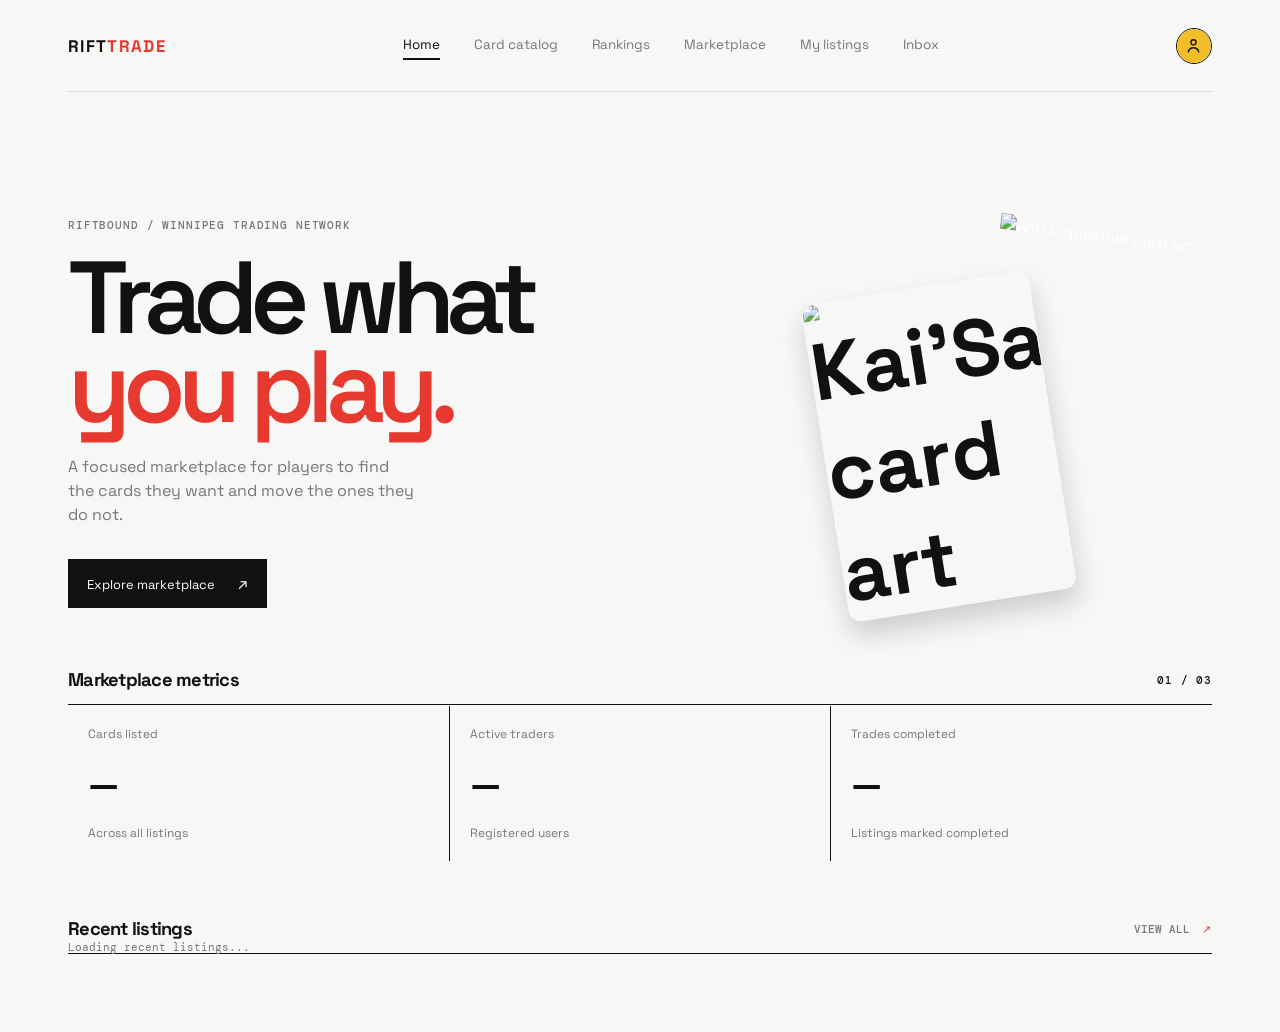
==== index.html @ 4585fa09 "admin changes" ====
<!doctype html>
<html lang="en">
  <head>
    <meta charset="UTF-8" />
    <meta name="viewport" content="width=device-width, initial-scale=1, maximum-scale=1, user-scalable=no" />
    <meta name="theme-color" content="#f7f7f5" />
    <title>RiftTrade | Riftbound cards, traded simply</title>
    <link rel="preconnect" href="https://fonts.googleapis.com" />
    <link rel="preconnect" href="https://fonts.gstatic.com" crossorigin />
    <link rel="preconnect" href="https://cmsassets.rgpub.io" />
    <link rel="preload" as="image" href="https://cmsassets.rgpub.io/sanity/images/dsfx7636/game_data_live/ae8e68af43400f61f7391c0a6ee339fd718a7540-1488x2078.png?accountingTag=RB" fetchpriority="high" />
    <link rel="preload" as="image" href="https://cmsassets.rgpub.io/sanity/images/dsfx7636/game_data_live/608f786c30a7e80db87d3c2d45bc0c26b0840c5e-744x1039.png?accountingTag=RB" fetchpriority="high" />
    <link href="https://fonts.googleapis.com/css2?family=DM+Mono:wght@400;500&family=Space+Grotesk:wght@400;500;600;700&display=swap" rel="stylesheet" />
    <link rel="stylesheet" href="styles.css?v=inbox-typing-1" />
  </head>
  <body>
    <div class="app-shell">
      <header class="site-header">
        <a class="wordmark" href="#home" data-go="home" aria-label="RiftTrade home"><span>R</span>IFT<span class="wordmark-accent">TRADE</span></a>
        <nav class="desktop-nav" aria-label="Primary navigation">
          <button class="nav-link is-active" data-view="home">Home</button>
          <button class="nav-link" data-view="catalog">Card catalog</button>
          <button class="nav-link" data-view="rankings">Rankings</button>
          <button class="nav-link" data-view="marketplace">Marketplace</button>
          <button class="nav-link" data-view="trades">My listings</button>
          <button class="nav-link nav-link-inbox" data-view="inbox">Inbox <b hidden>0</b></button>
        </nav>
        <div class="profile-menu-wrap"><button class="profile-button" id="profile-button" type="button" aria-label="Open account" aria-haspopup="menu" aria-expanded="false"><span class="profile-button-avatar" id="profile-button-avatar"><svg class="profile-glyph" viewBox="0 0 24 24" aria-hidden="true"><circle cx="12" cy="8" r="3.25"></circle><path d="M5.5 20c.7-3.4 3-5.2 6.5-5.2s5.8 1.8 6.5 5.2"></path></svg></span></button><div class="profile-menu" id="profile-menu" role="menu" aria-label="Account menu" hidden><button id="profile-menu-view" type="button" role="menuitem">View profile</button><button class="admin-only" data-view="admin" id="profile-menu-admin" type="button" role="menuitem" hidden>Admin controls</button><button id="profile-menu-sign-out" type="button" role="menuitem">Sign out</button></div></div>
      </header>

      <main>
        <section class="view is-visible" data-page="home">
          <div class="home-intro">
            <div>
              <p class="eyebrow">RIFTBOUND / WINNIPEG TRADING NETWORK</p>
              <h1>Trade what<br /><em>you play.</em></h1>
              <p class="lede">A focused marketplace for players to find the cards they want and move the ones they do not.</p>
              <button class="button button-dark" data-go="marketplace">Explore marketplace <span>↗</span></button>
            </div>
            <div class="hero-card-stack" aria-label="Featured Riftbound cards">
              <div class="hero-card hero-card-back has-image" id="hero-card-back"><img src="https://cmsassets.rgpub.io/sanity/images/dsfx7636/game_data_live/ae8e68af43400f61f7391c0a6ee339fd718a7540-1488x2078.png?accountingTag=RB" alt="Kai'Sa card art" fetchpriority="high" /></div>
              <div class="hero-card hero-card-front has-image" id="hero-card-front"><img src="https://cmsassets.rgpub.io/sanity/images/dsfx7636/game_data_live/608f786c30a7e80db87d3c2d45bc0c26b0840c5e-744x1039.png?accountingTag=RB" alt="Ahri Inquisitive card art" fetchpriority="high" /></div>
            </div>
          </div>

          <div class="section-heading"><h2>Marketplace metrics</h2><span id="metric-section-index">01 / 03</span></div>
          <div class="stat-grid">
            <button class="stat-card" data-go="marketplace" data-metric-index="01" type="button" aria-label="View marketplace listings"><span>Cards listed</span><strong id="metric-cards-listed">—</strong><small>Across all listings</small></button>
            <button class="stat-card" data-go="rankings" data-metric-index="02" type="button" aria-label="View active traders in rankings"><span>Active traders</span><strong id="metric-active-traders">—</strong><small>Registered users</small></button>
            <button class="stat-card" data-go="marketplace" data-metric-index="03" type="button" aria-label="View completed listings in marketplace"><span>Trades completed</span><strong id="metric-trades-completed">—</strong><small>Listings marked completed</small></button>
          </div>
          <div class="section-heading recent-listings-heading"><h2>Recent listings</h2><button class="text-link" data-go="marketplace" type="button">View all <span>↗</span></button></div>
          <p class="market-status" id="recent-listings-status" aria-live="polite">Loading recent listings...</p>
          <div class="market-grid recent-listings-grid" id="recent-listings-grid"></div>
        </section>

        <section class="view" data-page="marketplace" hidden>
          <div class="page-heading"><div><p class="eyebrow">THE MARKET / 03</p><h1>Marketplace</h1></div><button class="button button-outline" id="open-listing" type="button">New listing <span>＋</span></button></div>
          <div class="market-tools"><label class="search-box"><span>⌕</span><input id="card-search" type="search" placeholder="Search cards, sets, or traders" /></label><button class="filter-button" id="market-filter-button" type="button" aria-expanded="false" aria-controls="market-filter-panel">Filter <span>☷</span></button></div>
          <div class="market-filter-panel" id="market-filter-panel" hidden><div class="market-filter-status"><span>Status</span><details class="catalog-domain-filter"><summary>Choose status</summary><div role="group" aria-label="Filter by status"><label><input type="checkbox" data-market-status="active" checked />Active</label><label><input type="checkbox" data-market-status="paused" />Pending</label><label><input type="checkbox" data-market-status="completed" />Completed</label></div></details></div><label class="market-filter-type">Listing type<select id="market-type-filter"><option value="">All listings</option><option value="buy">Buying</option><option value="sale">For sale</option><option value="trade">For trade</option><option value="trade_or_sale">Trade or sale</option></select></label><label class="market-filter-min">Min price<input id="market-min-price" type="number" min="0" step="0.01" inputmode="decimal" placeholder="$0" /></label><label class="market-filter-max">Max price<input id="market-max-price" type="number" min="0" step="0.01" inputmode="decimal" placeholder="No max" /></label><button class="filter-clear" id="market-filter-clear" type="button">Clear filters</button></div>
          <p class="market-status" id="market-status" aria-live="polite">Loading listings...</p>
          <div class="market-grid" id="market-grid"></div>
          <p class="empty-message" id="market-empty" hidden>No listings match that search.</p>
        </section>

        <section class="view" data-page="catalog" hidden>
          <div class="page-heading"><div><p class="eyebrow">THE ARCHIVE / 01</p><h1>Card catalog</h1></div><span class="status-tag" id="catalog-count">Loading...</span></div>
          <div class="market-tools catalog-tools"><label class="search-box"><span>⌕</span><input id="catalog-search" type="search" aria-label="Search card catalog" placeholder="Search cards, sets, codes, or tags" /></label><button class="filter-button" id="catalog-filter-button" type="button" aria-expanded="false" aria-controls="catalog-filter-panel">Filter <span>☷</span></button></div>
          <div class="market-filter-panel catalog-filter-panel" id="catalog-filter-panel" hidden><div class="catalog-filters" aria-label="Filter card catalog">
            <label>Set<select id="catalog-set-filter"><option value="">All sets</option></select></label>
            <div class="catalog-domain-control"><span>Domains</span><details class="catalog-domain-filter"><summary>Choose domains</summary><div id="catalog-domain-options" role="group" aria-label="Filter by domains"></div></details></div>
            <label>Rarity<select id="catalog-rarity-filter"><option value="">All rarities</option></select></label>
            <label>Type<select id="catalog-type-filter"><option value="">All types</option></select></label>
            <button class="filter-clear" id="catalog-filter-clear" type="button">Clear filters</button>
          </div></div>
          <p class="market-status" id="catalog-status" aria-live="polite">Loading catalog...</p>
          <div class="catalog-grid" id="catalog-grid"></div>
          <nav class="catalog-pagination" id="catalog-pagination" aria-label="Card catalog pages" hidden><button id="catalog-previous" type="button">Previous</button><span id="catalog-page-status" aria-live="polite"></span><button id="catalog-next" type="button">Next</button></nav>
          <p class="empty-message" id="catalog-empty" hidden>No cards match that search.</p>
        </section>

        <section class="view" data-page="rankings" hidden>
          <div class="page-heading"><div><p class="eyebrow">THE LADDER / 02</p><h1>Rankings</h1></div><span class="status-tag dark-tag">Top 10</span></div>
          <div class="rankings-tools"><label class="search-box"><span>⌕</span><input id="ranking-search" type="search" placeholder="Search users by name" aria-label="Search users by name" /></label></div>
          <p class="market-status" id="ranking-status" aria-live="polite">Loading rankings...</p>
          <div class="rankings-list" id="rankings-list"></div>
          <p class="empty-message" id="ranking-empty" hidden>No users match that search.</p>
        </section>

        <section class="view" data-page="trades" hidden>
          <div class="page-heading"><div><p class="eyebrow">YOUR LISTINGS / 04</p><h1>My listings</h1></div><div class="my-listings-heading-tools"><label class="my-listings-filter">Status<select id="my-listings-filter" aria-label="Filter my listings by status"><option value="">All statuses</option><option value="active">Available</option><option value="paused">Pending</option><option value="completed">Completed</option></select></label><span class="status-tag" id="my-listings-count">Loading...</span></div></div>
          <p class="market-status" id="my-listings-status" aria-live="polite">Loading your listings...</p>
          <div class="my-listings-grid" id="my-listings-grid"></div>
          <p class="empty-message" id="my-listings-empty" hidden>You have not listed any cards yet.</p>
        </section>

        <section class="view" data-page="admin" hidden>
          <div class="page-heading"><div><p class="eyebrow">CONTROL ROOM / 06</p><h1>Admin</h1></div><span class="status-tag dark-tag">Administrator</span></div>
          <p class="market-status" id="admin-status" aria-live="polite"></p>
          <div class="admin-layout"><section><div class="section-heading"><h2>Users</h2></div><label class="search-box admin-user-search-box"><span>⌕</span><input id="admin-user-search" type="search" placeholder="Search users" aria-label="Search users" /></label><div class="admin-users" id="admin-users"></div></section><section><div class="section-heading"><h2>Listings</h2></div><div class="admin-market-tools"><label class="search-box"><span>⌕</span><input id="admin-listing-search" type="search" placeholder="Search listings, cards, or traders" aria-label="Search admin listings" /></label><button class="filter-button" id="admin-listing-filter-button" type="button" aria-expanded="false" aria-controls="admin-listing-filter-panel">Filter <span>☷</span></button></div><div class="market-filter-panel admin-listing-filter-panel" id="admin-listing-filter-panel" hidden><div class="market-filter-status"><span>Status</span><details class="catalog-domain-filter"><summary>Status</summary><div role="group" aria-label="Filter admin listings by status"><label><input type="checkbox" data-admin-status="active" checked />Active</label><label><input type="checkbox" data-admin-status="paused" />Pending</label><label><input type="checkbox" data-admin-status="completed" />Completed</label><label><input type="checkbox" data-admin-status="cancelled" />Cancelled</label></div></details></div><label class="market-filter-type">Listing type<select id="admin-listing-type-filter"><option value="">All listings</option><option value="buy">Buying</option><option value="sale">For sale</option><option value="trade">For trade</option><option value="trade_or_sale">Trade or sale</option></select></label><label class="market-filter-min">Min price<input id="admin-listing-min-price" type="number" min="0" step="0.01" inputmode="decimal" placeholder="$0" /></label><label class="market-filter-max">Max price<input id="admin-listing-max-price" type="number" min="0" step="0.01" inputmode="decimal" placeholder="No max" /></label><button class="filter-clear" id="admin-listing-filter-clear" type="button">Clear filters</button></div><div class="admin-listings" id="admin-listings"></div><p class="empty-message" id="admin-listings-empty" hidden>No listings match those filters.</p><nav class="catalog-pagination admin-listing-pagination" id="admin-listing-pagination" aria-label="Admin listing pages" hidden><button id="admin-listing-previous" type="button">Previous</button><span id="admin-listing-page-status" aria-live="polite"></span><button id="admin-listing-next" type="button">Next</button></nav></section></div>
        </section>

        <section class="view" data-page="inbox" hidden>
          <div class="page-heading"><div><p class="eyebrow">DIRECT MESSAGES / 05</p><h1>Inbox</h1></div><div class="inbox-heading-actions"><button class="button button-outline" id="inbox-new-message" type="button">New message</button><span class="status-tag dark-tag" id="inbox-unread-count">0 unread</span></div></div>
          <div class="inbox-layout" id="inbox-layout">
            <aside class="inbox-sidebar" aria-label="Conversations">
              <form class="inbox-recipient-form" id="inbox-recipient-form">
                <label for="inbox-recipient-search">New message</label>
                <input id="inbox-recipient-search" type="search" autocomplete="off" placeholder="Find a member" />
                <div class="inbox-recipient-results" id="inbox-recipient-results" role="listbox" aria-label="Members" hidden></div>
              </form>
              <label class="inbox-conversation-filter">Conversations<input id="inbox-conversation-filter" type="search" placeholder="Search conversations" /></label>
              <p class="inbox-status" id="inbox-status" aria-live="polite">Loading conversations...</p>
              <button class="button button-outline inbox-sign-in" id="inbox-sign-in" type="button" hidden>Sign in</button>
              <div class="inbox-conversation-list" id="inbox-conversation-list"></div>
            </aside>
            <section class="inbox-main" aria-label="Message conversation">
              <div class="inbox-empty-state" id="inbox-empty-state">Select a conversation or find a member to message.</div>
              <div class="inbox-active" id="inbox-active" hidden>
                <header class="inbox-thread-header"><button class="inbox-back" id="inbox-back" type="button" aria-label="Back to conversations">←</button><span class="inbox-peer-avatar" id="inbox-peer-avatar"></span><div><button class="profile-link" id="inbox-peer-profile" type="button"></button><small>RiftTrade member</small></div></header>
                <div class="inbox-thread" id="inbox-thread" role="log" aria-live="polite" aria-relevant="additions text"></div>
                <div class="inbox-typing" id="inbox-typing" aria-live="polite" hidden><span class="inbox-typing-dots" aria-hidden="true"><i></i><i></i><i></i></span><span id="inbox-typing-label">Typing...</span></div>
                <p class="inbox-message-status" id="inbox-message-status" role="status" aria-live="polite"></p>
                <form class="inbox-composer" id="inbox-message-form"><textarea id="inbox-message-input" rows="2" maxlength="4000" placeholder="Write a message..." required aria-label="Message"></textarea><button class="button button-dark" id="inbox-send" type="submit">Send <span>→</span></button></form>
              </div>
            </section>
          </div>
        </section>
      </main>

      <dialog class="account-dialog" id="account-dialog" aria-labelledby="account-title">
        <button class="dialog-close" id="account-close" type="button" aria-label="Close account dialog">×</button>
        <p class="eyebrow">RIFTTRADE / ACCOUNT</p>
        <h2 id="account-title">Welcome back</h2>
        <div class="signed-in-panel" id="signed-in-panel" hidden><p class="signed-in-name-line">Display name <button class="profile-link account-profile-link" id="signed-in-name" type="button"></button></p><p class="signed-in-email-line">Signed in as <strong id="signed-in-email"></strong></p><button class="button button-outline" id="sign-out" type="button">Sign out</button></div>
        <form class="discord-name-panel" id="discord-name-form" hidden><p class="account-intro">Choose the name other RiftTrade members will see.</p><label class="auth-field">Display name<input id="discord-name" type="text" autocomplete="nickname" maxlength="40" required /></label><button class="button button-dark auth-submit" id="discord-name-submit" type="submit">Continue <span>→</span></button></form>
        <p class="account-intro" id="account-intro">Sign in to manage your trades and listings.</p>
        <form id="auth-form">
          <button class="button button-outline discord-auth-button" id="discord-auth" type="button"><svg class="discord-auth-logo" viewBox="0 0 24 24" aria-hidden="true"><path d="M19.5 5.4a17.4 17.4 0 0 0-4.3-1.3l-.6 1.2a15.8 15.8 0 0 0-5.2 0l-.6-1.2a17.2 17.2 0 0 0-4.3 1.3C1.8 9.4 1.1 13.3 1.5 17.1a17.6 17.6 0 0 0 5.3 2.6l1.2-2a11 11 0 0 1-1.9-.9l.5-.4a12.3 12.3 0 0 0 10.8 0l.5.4a12.3 12.3 0 0 1-1.9.9l1.2 2a17.5 17.5 0 0 0 5.3-2.6c.5-4.4-.8-8.3-3-11.7ZM8.5 14.8c-1 0-1.8-.9-1.8-2s.8-2 1.8-2 1.8.9 1.8 2-.8 2-1.8 2Zm7 0c-1 0-1.8-.9-1.8-2s.8-2 1.8-2 1.8.9 1.8 2-.8 2-1.8 2Z" /></svg>Continue with Discord</button>
          <div class="auth-divider" aria-hidden="true"><span>or continue with email</span></div>
          <label class="auth-field" id="name-field" hidden>Display name<input id="auth-name" type="text" autocomplete="name" /></label>
          <label class="auth-field">Email<input id="auth-email" type="email" autocomplete="email" required /></label>
          <label class="auth-field" id="password-field">Password<input id="auth-password" type="password" autocomplete="current-password" minlength="6" required /></label>
          <label class="auth-field" id="new-password-field" hidden>New password<input id="auth-new-password" type="password" autocomplete="new-password" minlength="6" /></label>
          <button class="button button-dark auth-submit" id="auth-submit" type="submit">Sign in <span>→</span></button>
        </form>
        <p class="auth-message" id="auth-message" role="status" aria-live="polite"></p>
        <div class="auth-links" id="auth-links"><button type="button" data-auth-mode="signup">Create an account</button><button type="button" data-auth-mode="forgot">Forgot password?</button></div>
      </dialog>

      <dialog class="listing-dialog" id="listing-dialog" aria-labelledby="listing-title">
        <button class="dialog-close" id="listing-close" type="button" aria-label="Close listing form">×</button>
        <p class="eyebrow">THE MARKET / NEW LISTING</p>
        <h2 id="listing-title">Create a listing</h2>
        <p class="account-intro">Share what you have or what you are looking for with the RiftTrade community.</p>
        <form id="listing-form">
          <label class="auth-field">Listing title<input id="listing-name" type="text" placeholder="Give your listing a clear title" required /></label>
          <div class="auth-field"><span>Type</span><div class="listing-type-pills" role="group" aria-label="Listing type"><button type="button" class="listing-type-pill is-active" data-listing-type="trade">Trade</button><button type="button" class="listing-type-pill" data-listing-type="sale">For sale</button><button type="button" class="listing-type-pill" data-listing-type="trade_or_sale">Trade or sale</button><button type="button" class="listing-type-pill" data-listing-type="buy">Buying</button></div><input id="listing-type" type="hidden" value="trade" /></div>
          <label class="auth-field" id="listing-status-field">Status<select id="listing-status"><option value="active">Available</option><option value="paused">Pending</option><option value="completed">Completed</option><option value="cancelled">Cancelled</option></select></label>
          <div class="auth-field listing-card-picker"><label for="listing-card-search">Cards</label><input id="listing-card-search" type="search" placeholder="Search by card name or code" autocomplete="off" /><div class="listing-card-results" id="listing-card-results" role="listbox" hidden></div><div class="listing-card-selected" id="listing-card-selected" aria-live="polite"></div></div>
          <label class="auth-field">Description<textarea id="listing-description" rows="3" placeholder="Add details about the cards, price, or trade"></textarea></label>
          <button class="button button-dark auth-submit" id="listing-submit" type="submit">Publish listing <span>→</span></button>
        </form>
        <p class="auth-message" id="listing-message" role="status" aria-live="polite"></p>
      </dialog>

      <dialog class="card-dialog" id="card-dialog" aria-labelledby="card-dialog-title">
        <button class="dialog-close" id="card-close" type="button" aria-label="Close card details">×</button>
        <div class="card-dialog-layout">
          <div class="card-dialog-art" id="card-dialog-art"></div>
          <div class="card-dialog-copy">
            <p class="eyebrow">CARD DETAILS</p>
            <div class="card-dialog-title-row"><h2 id="card-dialog-title"></h2><span id="card-dialog-badges"></span></div>
            <p class="card-dialog-set" id="card-dialog-set"></p>
            <dl class="card-dialog-stats" id="card-dialog-stats"></dl>
            <p class="card-dialog-ability" id="card-dialog-ability"></p>
            <p class="card-dialog-tags" id="card-dialog-tags"></p>
            <div class="admin-dialog-actions" id="card-admin-actions" hidden><button class="button button-outline" id="card-admin-toggle" type="button" aria-expanded="false">Admin</button><div class="admin-dialog-menu" id="card-admin-menu" hidden><button class="button button-outline" id="card-admin-edit" type="button">Edit</button><button class="button button-danger" id="card-admin-delete" type="button">Delete</button></div></div>
            <div class="card-dialog-actions"><button class="button button-dark card-dialog-marketplace" id="card-dialog-marketplace" type="button">Search marketplace <span>→</span></button><a class="button button-outline card-dialog-tcgplayer" id="card-dialog-tcgplayer" href="https://www.tcgplayer.com/search/riftbound/product?productLineName=riftbound&amp;view=grid" target="_blank" rel="noopener noreferrer">Find on TCGplayer <span>↗</span></a></div>
          </div>
        </div>
      </dialog>

      <dialog class="auth-dialog" id="card-edit-dialog" aria-labelledby="card-edit-title">
        <button class="dialog-close" id="card-edit-close" type="button" aria-label="Close card editor">×</button>
        <p class="eyebrow">ADMIN / CARD EDITOR</p>
        <h2 id="card-edit-title">Edit card details</h2>
        <form id="card-edit-form">
          <label class="auth-field">Name<input id="card-edit-name" required /></label>
          <label class="auth-field">Public code<input id="card-edit-public-code" /></label>
          <label class="auth-field">Image URL<input id="card-edit-image-url" type="url" placeholder="https://..." /></label>
          <label class="auth-field">Set<input id="card-edit-set-name" /></label>
          <label class="auth-field">Rarity<input id="card-edit-rarity" /></label>
          <label class="auth-field">Type<input id="card-edit-type" /></label>
          <div class="card-edit-number-fields"><label class="auth-field">Cost<input id="card-edit-cost" type="number" /></label><label class="auth-field">Might<input id="card-edit-might" type="number" /></label><label class="auth-field">Power<input id="card-edit-power" type="number" /></label></div>
          <label class="auth-field">Tags<input id="card-edit-tags" placeholder="Comma-separated tags" /></label>
          <label class="auth-field">Domains<input id="card-edit-domains" placeholder="Comma-separated domains" /></label>
          <label class="auth-field">Ability text<textarea id="card-edit-ability" rows="4"></textarea></label>
          <button class="button button-dark auth-submit" type="submit">Save card <span>→</span></button>
        </form>
        <p class="auth-message" id="card-edit-message" role="status" aria-live="polite"></p>
      </dialog>

      <dialog class="listing-details-dialog" id="listing-details-dialog" aria-labelledby="listing-details-title">
        <button class="dialog-close" id="listing-details-close" type="button" aria-label="Close listing details">×</button>
        <p class="eyebrow">MARKETPLACE / LISTING DETAILS</p>
        <div class="listing-details-title-row"><h2 id="listing-details-title"></h2><span class="my-listing-status" id="listing-details-status"></span></div>
        <p class="listing-details-seller" id="listing-details-seller"></p>
        <div class="listing-details-meta" id="listing-details-meta"></div>
        <p class="listing-details-description" id="listing-details-description"></p>
        <div class="listing-details-cards" id="listing-details-cards"></div>
        <div class="listing-details-actions" id="listing-details-actions" hidden><button class="button button-outline" id="listing-edit" type="button">Edit listing</button><button class="button button-outline" id="listing-pending" type="button">Mark pending</button><button class="button button-outline" id="listing-sold" type="button">Mark completed</button><button class="button button-danger" id="listing-delete" type="button">Delete listing</button></div>
        <div class="admin-dialog-actions" id="listing-admin-actions" hidden><button class="button button-outline" id="listing-admin-toggle" type="button" aria-expanded="false">Admin</button><div class="admin-dialog-menu" id="listing-admin-menu" hidden><button class="button button-outline" id="listing-admin-edit" type="button">Edit</button><button class="button button-danger" id="listing-admin-delete" type="button">Delete</button></div></div>
        <div class="listing-details-contact" id="listing-details-contact" hidden><button class="button button-dark" id="listing-contact-message" type="button">Send a message <span>→</span></button></div>
      </dialog>

      <dialog class="sale-confirmation-dialog" id="sale-confirmation-dialog" aria-labelledby="sale-confirmation-title">
        <button class="dialog-close" id="sale-confirmation-close" type="button" aria-label="Close sale confirmation">×</button>
        <p class="eyebrow">MARKETPLACE / SALE VERIFICATION</p>
        <h2 id="sale-confirmation-title">Confirm the Sale</h2>
        <p class="account-intro">Choose the user from a conversation with messages. They will receive a confirmation request in their Inbox.</p>
        <form id="sale-confirmation-form">
          <label class="auth-field">User<select id="sale-confirmation-buyer" required><option value="">Loading message contacts...</option></select></label>
          <button class="button button-dark auth-submit" id="sale-confirmation-submit" type="submit">Request confirmation <span>→</span></button>
        </form>
        <button class="button button-outline" id="sale-confirmation-external" type="button">Completed outside of RiftTrade</button>
        <p class="auth-message" id="sale-confirmation-message" role="status" aria-live="polite"></p>
      </dialog>

      <dialog class="profile-dialog" id="profile-dialog" aria-labelledby="profile-title">
        <button class="dialog-close" id="profile-close" type="button" aria-label="Close profile">×</button>
        <p class="eyebrow">RIFTTRADE / MEMBER PROFILE</p>
        <div class="profile-title-row"><div class="profile-title"><button class="profile-avatar-button" id="profile-avatar-button" type="button" aria-label="Change profile photo" hidden><span class="profile-avatar" id="profile-avatar"></span><span class="profile-avatar-edit" aria-hidden="true">✎</span></button><span class="profile-avatar profile-avatar-static" id="profile-avatar-static" aria-hidden="true" hidden></span><input id="profile-avatar-input" type="file" accept="image/*" capture="user" hidden /><h2 id="profile-title">Member profile</h2></div><button class="button button-dark profile-message-button" id="profile-message" type="button" hidden>Message <span>→</span></button></div>
        <dl class="profile-info"><div class="profile-display-field"><dt>Display name</dt><div class="profile-display-row"><dd id="profile-display-name"></dd><button class="button button-outline profile-edit-button" id="profile-edit" type="button" hidden>Edit</button></div></div><div><dt>Member since</dt><dd id="profile-member-since"></dd></div></dl>
        <section class="profile-rank" aria-labelledby="profile-rank-name"><div class="profile-rank-heading"><div><p class="eyebrow">RANK</p><h3 id="profile-rank-name">Loading rank</h3></div><span class="profile-rank-badge" id="profile-rank-badge">...</span></div><p class="profile-rank-summary" id="profile-rank-summary"></p><div class="profile-rank-progress-row"><span>Progression</span><span id="profile-rank-progress-label"></span></div><div class="profile-rank-progress" id="profile-rank-progress" role="progressbar" aria-label="Rank progression" aria-valuemin="0" aria-valuemax="100" aria-valuenow="0"><span id="profile-rank-progress-bar"></span></div></section>
        <div class="profile-listings-heading"><h3>Listings</h3><span id="profile-listing-count"></span></div>
        <p class="profile-listings-status" id="profile-listings-status" aria-live="polite">Loading listings...</p>
        <div class="market-grid profile-listings" id="profile-listings"></div>
      </dialog>

      <dialog class="profile-edit-dialog" id="profile-edit-dialog" aria-labelledby="profile-edit-title">
        <button class="dialog-close" id="profile-edit-close" type="button" aria-label="Close display name editor">×</button>
        <p class="eyebrow">RIFTTRADE / PROFILE SETTINGS</p>
        <h2 id="profile-edit-title">Edit display name</h2>
        <p class="account-intro">Choose the name other RiftTrade members will see.</p>
        <form id="profile-edit-form">
          <label class="auth-field">Display name<input id="profile-edit-name" type="text" autocomplete="nickname" minlength="2" maxlength="40" required /></label>
          <button class="button button-dark auth-submit" id="profile-edit-submit" type="submit">Save name <span>→</span></button>
        </form>
        <p class="auth-message" id="profile-edit-message" role="status" aria-live="polite"></p>
      </dialog>

      <nav class="mobile-nav" aria-label="Mobile navigation">
        <button class="nav-link is-active" data-view="home"><span><svg class="nav-glyph" viewBox="0 0 24 24" aria-hidden="true"><path d="m3 10 9-7 9 7"></path><path d="M5 9v11h14V9"></path><path d="M9 20v-6h6v6"></path></svg></span>Home</button><button class="nav-link" data-view="catalog"><span><svg class="nav-glyph" viewBox="0 0 24 24" aria-hidden="true"><rect x="5" y="4" width="12" height="16" rx="1"></rect><path d="M8 7h6M8 10h6M8 13h4"></path><path d="M17 7h2v13H7"></path></svg></span>Catalog</button><button class="nav-link" data-view="rankings"><span><svg class="nav-glyph" viewBox="0 0 24 24" aria-hidden="true"><path d="M4 19h16"></path><path d="M5 19v-6h4v6M10 19V8h4v11M15 19v-4h4v4"></path></svg></span>Ranks</button><button class="nav-link" data-view="marketplace"><span><svg class="nav-glyph" viewBox="0 0 24 24" aria-hidden="true"><path d="M4 10h16l-1-5H5l-1 5Z"></path><path d="M5 10v9h14v-9"></path><path d="M3 10h18"></path><path d="M9 19v-5h6v5"></path></svg></span>Market</button><button class="nav-link" data-view="trades"><span><svg class="nav-glyph" viewBox="0 0 24 24" aria-hidden="true"><rect x="5" y="4" width="14" height="16" rx="1"></rect><path d="m8 9 1.5 1.5L12 8"></path><path d="M14 9h3M8 14l1.5 1.5L12 13"></path><path d="M14 14h3"></path></svg></span>Listings</button><button class="nav-link nav-link-inbox" data-view="inbox"><span><svg class="nav-glyph" viewBox="0 0 24 24" aria-hidden="true"><path d="M4 5h16v14H4z"></path><path d="m4 7 8 6 8-6"></path></svg></span>Inbox <b hidden>0</b></button>
      </nav>
    </div>
    <script src="https://cdn.jsdelivr.net/npm/@supabase/supabase-js@2"></script>
    <script src="supabase-config.js"></script>
    <script src="app.js?v=status-filter-1"></script>
  </body>
</html>
---- styles.css ----
@media (max-width: 700px) { .app-shell { padding: 0 20px 86px; }.site-header { height: 72px; }.desktop-nav { display: none; }.view { padding-top: 42px; }.home-intro { min-height: auto; display: flex; flex-direction: column; align-items: stretch; gap: 45px; }.home-intro h1 { font-size: 4.5rem; }.hero-card-stack { width: 310px; height: 420px; margin: 0 auto; transform: scale(.82); transform-origin: top center; }.stat-grid { grid-template-columns: 1fr; }.stat-card { min-height: 110px; }.page-heading { align-items: start; gap: 15px; flex-direction: column; }.page-heading h1 { font-size: 3.8rem; }.market-grid { grid-template-columns: repeat(2, minmax(0, 1fr)); gap: 12px; }.catalog-grid { grid-template-columns: repeat(2, minmax(0, 1fr)); gap: 18px 12px; }.catalog-filters { grid-template-columns: 1fr 1fr; }.catalog-domain-control { grid-column: span 2; }.filter-clear { justify-self: start; }.card-art { padding: 10px; }.card-art strong { font-size: 1.35rem; }.card-art small { font-size: .48rem; }.listing-copy { gap: 10px; padding: 11px; }.listing-summary strong { font-size: .76rem; }.listing-summary b { font-size: .65rem; }.listing-poster span { font-size: .55rem; }.market-tools { margin: 22px 0; }.filter-button { padding: 0 10px; }.listing-form-row { grid-template-columns: 1fr; gap: 0; }.trade-row { grid-template-columns: 1fr 60px 20px; gap: 10px; }.my-listing-row { grid-template-columns: 66px minmax(0, 1fr) 54px 18px; gap: 7px; min-height: 94px; }.my-listing-preview { padding-left: 2px; }.my-listing-preview-card { flex-basis: 32px; width: 32px; height: 45px; margin-left: -8px; }.my-listing-preview-card:first-child { margin-left: 0; }.my-listing-preview-more { width: 23px; height: 23px; flex-basis: 23px; margin-left: -8px; font-size: .5rem; }.trade-cards { display: none; }.trade-status { justify-self: end; text-align: right; }.my-listing-main span { white-space: normal; }.mobile-nav { position: fixed; z-index: 5; right: 0; bottom: 0; left: 0; display: flex; justify-content: space-around; border-top: 1px solid var(--line); background: rgba(247,247,245,.96); backdrop-filter: blur(12px); }.mobile-nav .nav-link { display: grid; min-width: 0; flex: 1; gap: 4px; place-items: center; border-bottom: 0; padding: 9px 2px 8px; color: var(--muted); font: .57rem "DM Mono", monospace; }.mobile-nav .nav-link.is-active { color: var(--ink); }.mobile-nav .nav-link span { line-height: 0; }.mobile-nav .nav-link-inbox { flex-direction: column; gap: 4px; }.mobile-nav .nav-link b { position: absolute; margin: -20px 0 0 20px; }.profile-button { width: 34px; height: 34px; } }
.listing-card-selected-item { display: grid; grid-template-columns: 24px minmax(0, 1fr); align-items: center; gap: 7px 9px; width: 100%; border: 1px solid var(--line); padding: 7px; background: white; }.listing-card-selected-item img { width: 24px; height: 34px; border: 1px solid var(--line); object-fit: cover; }.listing-card-selected-name { display: grid; min-width: 0; gap: 3px; }.listing-card-selected-fields { grid-column: 1 / -1; display: grid; grid-template-columns: 48px minmax(110px, 1.2fr) minmax(92px, 1fr) 70px auto; align-items: end; gap: 8px; }.listing-card-selected-item button { border: 0; padding: 0 2px 5px; background: transparent; font-size: 1rem; }
@media (max-width: 700px) { .listing-card-selected-fields { grid-template-columns: repeat(2, minmax(0, 1fr)); }.listing-card-selected-item button { justify-self: start; } }
.listing-card-option-badge { width: fit-content; padding: 3px 5px; color: var(--ink) !important; border: 1px solid var(--ink); background: var(--yellow); font: 500 .52rem "DM Mono", monospace !important; font-style: normal; text-transform: uppercase; }
.listing-card-option-badge.is-signature { color: white !important; border-color: var(--ink); background: var(--red); }
.listing-card-selected-item > span { display: grid; gap: 3px; }
.listing-card-selected-item .listing-card-option-badge { font-size: .48rem !important; }
:root { --paper: #f7f7f5; --ink: #111; --muted: #777; --line: #deded9; --red: #e6392f; --yellow: #f2bd29; --blue: #6086b5; }
.listing-card-quantity { display: grid; gap: 3px; color: var(--muted); font: .52rem "DM Mono", monospace; text-transform: uppercase; }.listing-card-quantity input { width: 48px; border: 1px solid var(--line); padding: 5px 4px; background: white; font: .7rem "DM Mono", monospace; }
.listing-card-condition, .listing-card-price { display: grid; gap: 3px; color: var(--muted); font: .52rem "DM Mono", monospace; text-transform: uppercase; }.listing-card-condition select, .listing-card-price input { width: 92px; border: 1px solid var(--line); padding: 5px 4px; background: white; font: .64rem "DM Mono", monospace; }.listing-card-price input { width: 70px; }
.listing-card-condition select { appearance: none; -webkit-appearance: none; padding-right: 24px; color: var(--ink); background-image: linear-gradient(45deg, transparent 50%, var(--muted) 50%), linear-gradient(135deg, var(--muted) 50%, transparent 50%); background-position: calc(100% - 15px) 50%, calc(100% - 10px) 50%; background-repeat: no-repeat; background-size: 5px 5px, 5px 5px; }
.listing-card-selected .listing-card-selected-item { display: grid; grid-template-columns: 24px minmax(0, 1fr); align-items: center; gap: 7px 9px; width: 100%; padding: 7px; }.listing-card-selected .listing-card-selected-fields { grid-column: 1 / -1; display: grid; grid-template-columns: 48px minmax(80px, 1fr) minmax(80px, 1fr) 70px minmax(80px, 1fr) auto; align-items: end; gap: 8px; }.listing-card-selected .listing-card-condition select { appearance: none; -webkit-appearance: none; padding-right: 24px; color: var(--ink); background-color: white; background-image: linear-gradient(45deg, transparent 50%, var(--muted) 50%), linear-gradient(135deg, var(--muted) 50%, transparent 50%); background-position: calc(100% - 15px) 50%, calc(100% - 10px) 50%; background-repeat: no-repeat; background-size: 5px 5px, 5px 5px; }
.listing-card-foil { display: grid; gap: 3px; color: var(--muted); font: .52rem "DM Mono", monospace; text-transform: uppercase; }.listing-card-foil select { width: 100%; border: 1px solid var(--line); padding: 5px 4px; color: var(--ink); background: white; font: .64rem "DM Mono", monospace; }
@media (max-width: 700px) { .listing-card-selected .listing-card-selected-fields { grid-template-columns: repeat(2, minmax(0, 1fr)); } }.card-dialog { --mobile-card-dialog-art-size: 68px; }
@media (max-width: 700px) { .card-dialog.card-dialog { width: min(700px, calc(100% - 24px)); padding: 18px; }.card-dialog.card-dialog .card-dialog-layout { grid-template-columns: 48px minmax(0, 1fr); gap: 12px; align-items: start; }.card-dialog.card-dialog .card-dialog-art { grid-column: 1; grid-row: 1 / span 3; width: 48px; height: 68px; min-height: 0; }.card-dialog.card-dialog .card-dialog-art img { width: 100%; height: 100%; min-height: 0; }.card-dialog.card-dialog .card-dialog-art span { padding: 5px; font-size: .6rem; }.card-dialog.card-dialog .card-dialog-copy { display: contents; min-width: 0; }.card-dialog.card-dialog .card-dialog-copy .eyebrow { grid-column: 2; grid-row: 1; margin-bottom: 10px; }.card-dialog.card-dialog .card-dialog-title-row { grid-column: 2; grid-row: 2; }.card-dialog.card-dialog .card-dialog-set { grid-column: 2; grid-row: 3; margin-bottom: 16px; }.card-dialog.card-dialog .card-dialog-copy h2 { font-size: 1.7rem; }.card-dialog.card-dialog .card-dialog-stats, .card-dialog.card-dialog .card-dialog-ability, .card-dialog.card-dialog .card-dialog-tags, .card-dialog.card-dialog .card-dialog-marketplace { grid-column: 1 / -1; }.card-dialog.card-dialog .card-dialog-stats { gap: 0 12px; margin-bottom: 16px; }.card-dialog.card-dialog .card-dialog-stats div { padding: 8px 0; }.card-dialog.card-dialog .card-dialog-ability { padding-top: 12px; font-size: .8rem; }.card-dialog.card-dialog .card-dialog-tags { font-size: .62rem; } }
@media (max-width: 700px) { .card-dialog-actions { flex-direction: column; }.card-dialog-actions > .button { width: 100%; flex: 0 0 auto; padding: 9px 12px; } }
.listing-type-pills { display: flex; flex-wrap: wrap; gap: 7px; }.listing-type-pill { border: 1px solid var(--line); padding: 9px 12px; color: var(--muted); background: white; font: .68rem "DM Mono", monospace; }.listing-type-pill:hover, .listing-type-pill.is-active { border-color: var(--ink); color: var(--ink); background: var(--yellow); }.listing-card-language { display: grid; gap: 3px; color: var(--muted); font: .52rem "DM Mono", monospace; text-transform: uppercase; }.listing-card-language input { width: 92px; border: 1px solid var(--line); padding: 5px 4px; background: white; font: .64rem "DM Mono", monospace; }
* { box-sizing: border-box; }
html { background: var(--paper); scroll-behavior: smooth; }
body { margin: 0; color: var(--ink); background: var(--paper); font-family: "Space Grotesk", sans-serif; }
button, input { font: inherit; }
button { color: inherit; cursor: pointer; }
.app-shell { max-width: 1240px; min-height: 100vh; margin: auto; padding: 0 48px 60px; }
.site-header { position: sticky; z-index: 10; top: 0; height: 92px; display: flex; align-items: center; justify-content: space-between; border-bottom: 1px solid var(--line); background: rgba(247,247,245,.96); backdrop-filter: blur(12px); }
.wordmark { color: var(--ink); text-decoration: none; font-size: 1.05rem; font-weight: 700; letter-spacing: .08em; }
.wordmark span { margin-right: 0; }
.wordmark-accent { color: var(--red); }
.desktop-nav { display: flex; gap: 34px; height: 100%; align-items: center; }
.nav-link { border: 0; border-bottom: 2px solid transparent; padding: 5px 0; background: transparent; color: var(--muted); font-size: .84rem; }
.nav-link.is-active, .nav-link:hover { color: var(--ink); border-bottom-color: var(--ink); }
.nav-link-inbox { display: flex; align-items: center; gap: 7px; }
.nav-link b { display: inline-grid; place-items: center; width: 18px; height: 18px; border-radius: 50%; background: var(--red); color: #fff; font: 500 .65rem "DM Mono", monospace; }.nav-link b[hidden] { display: none; }
.profile-button { position: relative; display: grid; place-items: center; border: 1px solid var(--ink); width: 36px; height: 36px; border-radius: 50%; padding: 0; background: transparent; overflow: hidden; }.profile-button-avatar { position: absolute; inset: 0; display: grid; place-items: center; overflow: hidden; border-radius: inherit; color: var(--ink); background: var(--yellow); }.profile-button-avatar img { display: block; width: 100%; min-width: 100%; height: 100%; min-height: 100%; border-radius: inherit; object-fit: cover; object-position: center; }.profile-glyph { width: 19px; height: 19px; fill: none; stroke: currentColor; stroke-linecap: round; stroke-linejoin: round; stroke-width: 1.7; }
.profile-menu-wrap { position: relative; }
.profile-menu { position: absolute; z-index: 20; top: calc(100% + 10px); right: 0; display: grid; width: 168px; border: 1px solid var(--ink); background: var(--paper); box-shadow: 5px 5px 0 var(--ink); }
.profile-menu[hidden] { display: none; }
.profile-menu button { width: 100%; border: 0; padding: 11px 13px; background: transparent; font-size: .76rem; text-align: left; }
.profile-menu button:hover, .profile-menu button:focus-visible { background: var(--yellow); outline: 0; }
.profile-menu button + button { border-top: 1px solid var(--line); }
.account-dialog .auth-submit { text-align: center; }.account-dialog .auth-submit span { margin-left: 8px; }
.discord-auth-button { display: flex; width: 100%; align-items: center; justify-content: center; gap: 9px; margin-top: 18px; text-align: center; }
.discord-auth-logo { width: 18px; height: 18px; fill: currentColor; }
.auth-divider { display: flex; align-items: center; gap: 10px; margin: 22px 0 2px; color: var(--muted); font: .62rem "DM Mono", monospace; text-transform: uppercase; }
.auth-divider::before, .auth-divider::after { flex: 1; height: 1px; background: var(--line); content: ''; }
.auth-divider[hidden] { display: none; }
.auth-links button[hidden] { display: none; }
.auth-dialog#card-edit-dialog { width: min(560px, calc(100% - 32px)); }
.signed-in-name-line { margin: 0 0 5px; color: var(--muted); font-size: .8rem; }.signed-in-name-line strong { color: var(--ink); }.signed-in-email-line { margin: 0 0 14px; color: var(--muted); font-size: .7rem; overflow-wrap: anywhere; }.signed-in-email-line strong { color: var(--ink); }
.account-dialog { width: min(420px, calc(100% - 32px)); border: 1px solid var(--ink); padding: 32px; color: var(--ink); background: var(--paper); box-shadow: 10px 10px 0 var(--ink); }.account-dialog::backdrop { background: rgba(17,17,17,.42); }.dialog-close { position: absolute; top: 14px; right: 16px; border: 0; background: transparent; font-size: 1.6rem; line-height: 1; }.account-dialog h2 { margin: 0 0 9px; font-size: 2rem; letter-spacing: -.06em; }.account-intro { color: var(--muted); font-size: .82rem; line-height: 1.45; }.auth-field { display: grid; gap: 7px; margin-top: 16px; font-size: .72rem; }.auth-field[hidden], .auth-links[hidden], .signed-in-panel[hidden], .discord-name-panel[hidden] { display: none; }.auth-field input { width: 100%; border: 1px solid var(--line); padding: 12px; outline: 0; background: white; font-size: .9rem; }.auth-field input:focus { border-color: var(--ink); }.auth-submit { width: 100%; margin-top: 22px; text-align: left; }.auth-message { min-height: 1.3em; margin: 14px 0 0; color: #398552; font: .7rem "DM Mono", monospace; line-height: 1.4; }.auth-message.is-error { color: var(--red); }.auth-links { display: flex; justify-content: space-between; gap: 12px; margin-top: 18px; }.auth-links button { border: 0; padding: 0; background: transparent; color: var(--muted); font-size: .7rem; text-decoration: underline; }.signed-in-panel { margin-top: 22px; border-top: 1px solid var(--line); padding-top: 18px; }.signed-in-panel p { color: var(--muted); font-size: .8rem; }.signed-in-panel strong { color: var(--ink); }
.listing-dialog { width: min(560px, calc(100% - 32px)); border: 1px solid var(--ink); padding: 32px; color: var(--ink); background: var(--paper); box-shadow: 10px 10px 0 var(--ink); }.listing-dialog::backdrop { background: rgba(17,17,17,.42); }.listing-dialog h2 { margin: 0 0 9px; font-size: 2rem; letter-spacing: -.06em; }.listing-dialog select, .listing-dialog textarea { width: 100%; border: 1px solid var(--line); padding: 12px; outline: 0; background: white; font-size: .9rem; }.listing-dialog select:focus, .listing-dialog textarea:focus { border-color: var(--ink); }.listing-form-row { display: grid; grid-template-columns: 1fr 1fr; gap: 14px; }.listing-dialog .auth-field input { margin: 0; }.listing-dialog .auth-field textarea { resize: vertical; }.listing-dialog .auth-message { margin-top: 12px; }.listing-card-picker { position: relative; }.listing-card-results { position: absolute; z-index: 3; top: 72px; right: 0; left: 0; max-height: 240px; overflow-y: auto; border: 1px solid var(--ink); background: var(--paper); box-shadow: 5px 5px 0 var(--ink); }.listing-card-option { display: grid; width: 100%; gap: 4px; border: 0; border-bottom: 1px solid var(--line); padding: 11px 12px; background: var(--paper); text-align: left; }.listing-card-option:last-child { border-bottom: 0; }.listing-card-option:hover, .listing-card-option:focus { background: var(--yellow); outline: 0; }.listing-card-option strong { font-size: .8rem; }.listing-card-option span { color: var(--muted); font: .62rem "DM Mono", monospace; }.listing-card-selected { min-height: 1.2em; margin: 7px 0 0; color: var(--muted); font: .62rem "DM Mono", monospace; }
.card-dialog { position: relative; width: min(760px, calc(100% - 32px)); border: 1px solid var(--ink); padding: 28px; color: var(--ink); background: var(--paper); box-shadow: 10px 10px 0 var(--ink); }.card-dialog::backdrop { background: rgba(17,17,17,.42); }.card-dialog-layout { display: grid; grid-template-columns: minmax(220px, 300px) 1fr; gap: 30px; align-items: center; }.card-dialog-copy { padding-top: 28px; }.card-dialog-art { position: relative; min-height: 390px; display: grid; place-items: center; overflow: hidden; border: 1px solid var(--ink); background: var(--yellow); }.card-dialog-art.has-image { border-color: transparent; background: transparent; }.card-dialog-art img { width: 100%; height: 100%; min-height: 390px; object-fit: contain; }.card-dialog-art span { padding: 24px; text-align: center; font-size: 2rem; font-weight: 600; }.card-dialog-title-row { display: flex; align-items: center; flex-wrap: wrap; gap: 10px; margin-bottom: 8px; }.card-dialog-copy h2 { margin: 0; font-size: 2.2rem; line-height: .95; letter-spacing: -.07em; }.card-dialog-title-row .card-badges { position: static; display: flex; gap: 5px; }.card-dialog-set { margin-bottom: 22px; color: var(--muted); font: .7rem "DM Mono", monospace; }.card-dialog-stats { display: grid; grid-template-columns: 1fr 1fr; gap: 0 18px; margin: 0 0 22px; }.card-dialog-stats div { padding: 11px 0; border-top: 1px solid var(--line); background: transparent; }.card-dialog-stats dt { color: var(--muted); font: .62rem "DM Mono", monospace; text-transform: uppercase; }.card-dialog-stats dd { margin: 4px 0 0; font-size: .82rem; }.card-dialog-ability { border-top: 1px solid var(--line); padding-top: 16px; font-size: .84rem; line-height: 1.5; }.card-dialog-tags { color: var(--muted); font: .68rem "DM Mono", monospace; line-height: 1.5; }
.listing-details-title-row { display: flex; align-items: center; flex-wrap: wrap; gap: 12px; margin-bottom: 8px; }
.listing-details-dialog .listing-details-title-row h2 { margin: 0; }
.listing-details-dialog { position: relative; width: min(700px, calc(100% - 32px)); border: 1px solid var(--ink); padding: 52px 32px 32px; color: var(--ink); background: var(--paper); box-shadow: 10px 10px 0 var(--ink); }.listing-details-dialog::backdrop { background: rgba(17,17,17,.42); }.listing-details-dialog h2 { margin: 0 0 8px; font-size: 2.2rem; letter-spacing: -.06em; }.listing-details-seller, .listing-details-meta { color: var(--muted); font: .7rem "DM Mono", monospace; }.listing-details-meta { margin-top: 8px; color: var(--ink); }.listing-details-description { margin: 22px 0; color: var(--muted); font-size: .85rem; line-height: 1.5; }.listing-details-cards { display: grid; gap: 10px; }.listing-details-card { display: grid; grid-template-columns: 58px minmax(0, 1fr) auto; align-items: center; gap: 12px; width: 100%; border: 1px solid var(--line); padding: 7px; background: white; text-align: left; }.listing-details-card:hover { border-color: var(--ink); background: var(--yellow); }.listing-details-card-art { position: relative; display: grid; width: 58px; height: 80px; place-items: center; overflow: hidden; background: var(--yellow); }.listing-details-card-art.has-image { background: transparent; }.listing-details-card-art img { width: 100%; height: 100%; object-fit: contain; }.listing-details-card-art .card-badges { right: 3px; bottom: 3px; left: 3px; }.listing-details-card-copy { display: grid; gap: 6px; min-width: 0; }.listing-details-card-copy strong { overflow: hidden; font-size: .84rem; text-overflow: ellipsis; white-space: nowrap; }.listing-details-card-copy span { color: var(--muted); font: .62rem "DM Mono", monospace; }.listing-details-quantity { justify-self: end; padding: 0 8px; color: var(--ink); font: 500 .78rem "DM Mono", monospace; white-space: nowrap; }
.listing-details-actions { display: flex; flex-wrap: wrap; gap: 8px; margin-top: 24px; border-top: 1px solid var(--line); padding-top: 18px; }.listing-details-actions[hidden] { display: none; }.listing-details-actions .button { padding: 9px 12px; }.button-danger { border: 1px solid var(--red); color: var(--red); background: transparent; }.button-danger:hover { color: white; background: var(--red); }
.listing-details-contact { margin-top: 12px; }.listing-details-contact[hidden] { display: none; }
.view { padding-top: 66px; animation: appear .32s ease both; }
.view[hidden] { display: none; }
.eyebrow, .section-heading span, .card-index, .card-art span, .card-art small { font: 500 .67rem "DM Mono", monospace; letter-spacing: .08em; }
.eyebrow { margin: 0 0 22px; color: var(--muted); }
h1, h2, p { margin-top: 0; }
h1 { margin-bottom: 24px; font-size: clamp(3.5rem, 8vw, 7.4rem); line-height: .86; letter-spacing: -.08em; font-weight: 600; }
h1 em { color: var(--red); font-style: normal; }
.lede { max-width: 350px; margin-bottom: 32px; color: var(--muted); font-size: 1rem; line-height: 1.5; }
.home-intro { min-height: 510px; display: grid; grid-template-columns: 1fr 360px; align-items: center; gap: 70px; }
.button { border: 1px solid var(--ink); padding: 13px 18px; font-size: .8rem; transition: transform .2s, background .2s; }
.button:hover { transform: translateY(-2px); }
.button span { margin-left: 20px; font-size: 1rem; }
.button-dark { background: var(--ink); color: white; }
.button-outline { background: transparent; }
.card-dialog-tcgplayer { display: inline-flex; align-items: center; justify-content: center; color: var(--ink); text-decoration: none; }
.card-dialog-actions { grid-column: 1 / -1; display: flex; flex-wrap: wrap; gap: 8px; margin-top: 14px; }
.card-dialog-actions > .button { flex: 1 1 140px; min-width: 0; padding: 10px 8px; text-align: center; white-space: nowrap; }
.card-dialog-actions > .button span { margin-left: 6px; }
@media (max-width: 700px) { .card-dialog-actions { flex-direction: column; }.card-dialog-actions > .button { width: 100%; flex: 0 0 auto; padding: 9px 12px; } }
.hero-card-stack { position: relative; height: 370px; }
.hero-card { position: absolute; width: 230px; height: auto; aspect-ratio: 744 / 1039; border: 1px solid var(--ink); box-shadow: 10px 12px 0 var(--ink); }
.hero-card-back { top: 58px; left: -28px; z-index: 2; display: grid; place-items: center; background: var(--yellow); transform: rotate(-9deg); font-size: 5rem; font-weight: 700; animation: hero-shuffle-back 6s ease-in-out infinite; }
.hero-card-back span { border: 2px solid var(--ink); padding: 30px 25px; border-radius: 50%; }
.hero-card-front { top: -22px; left: 110px; z-index: 3; display: flex; flex-direction: column; justify-content: space-between; padding: 18px; color: white; background: var(--red); transform: rotate(7deg); animation: hero-shuffle-front 6s ease-in-out infinite; }
.hero-card.has-image { overflow: hidden; border-color: transparent; border-radius: 12px; background: transparent; box-shadow: 0 14px 26px rgba(17,17,17,.18); }.hero-card.has-image img { display: block; width: 100%; height: 100%; object-fit: contain; }
.hero-card-front.has-image { width: 260px; border-radius: 0; box-shadow: none; }
.hero-card.has-image::after { display: none; }
.hero-card-front strong { font-size: 2.6rem; line-height: .88; letter-spacing: -.08em; }
.hero-card-front small { font: .62rem "DM Mono", monospace; }
@keyframes hero-shuffle-back { 0%, 12% { transform: translate(0, 0) rotate(-9deg); z-index: 2; } 30%, 48% { transform: translate(142px, -26px) rotate(8deg); z-index: 4; } 66%, 100% { transform: translate(0, 0) rotate(-9deg); z-index: 2; } }
@keyframes hero-shuffle-front { 0%, 12% { transform: translate(0, 0) rotate(7deg); z-index: 3; } 30%, 48% { transform: translate(-112px, 84px) rotate(-9deg); z-index: 1; } 66%, 100% { transform: translate(0, 0) rotate(7deg); z-index: 3; } }
@media (prefers-reduced-motion: reduce) { .hero-card-back, .hero-card-front { animation: none; } }
.section-heading { display: flex; justify-content: space-between; align-items: center; border-bottom: 1px solid var(--ink); padding-bottom: 13px; }
.text-link { border: 0; padding: 0; color: var(--muted); background: transparent; font: 500 .67rem "DM Mono", monospace; text-transform: uppercase; }
.text-link:hover, .text-link:focus-visible { color: var(--ink); outline: 0; text-decoration: underline; }
.text-link span { margin-left: 5px; color: var(--red); }
.recent-listings-heading { margin-top: 56px; }
.recent-listings-grid { margin-top: 18px; }
h2 { margin: 0; font-size: 1.15rem; letter-spacing: -.04em; }
.stat-grid { display: grid; grid-template-columns: repeat(3, 1fr); gap: 1px; margin-top: 1px; background: var(--ink); }
.stat-card { min-height: 155px; display: flex; flex-direction: column; justify-content: space-between; border: 0; padding: 20px; color: var(--ink); background: var(--paper); cursor: pointer; text-align: left; }
.stat-card span, .stat-card small { color: var(--muted); font-size: .75rem; }
.stat-card strong { font-size: 2.2rem; letter-spacing: -.07em; }
.stat-card:hover, .stat-card:focus, .stat-card:focus-visible { color: white; background: var(--ink); outline: 0; }
.stat-card:hover span, .stat-card:hover small, .stat-card:focus span, .stat-card:focus small, .stat-card:focus-visible span, .stat-card:focus-visible small { color: #aaa; }
.page-heading { display: flex; align-items: end; justify-content: space-between; border-bottom: 1px solid var(--ink); padding-bottom: 25px; }
.my-listings-heading-tools { display: flex; align-items: center; gap: 12px; }
.my-listings-filter { display: flex; align-items: center; gap: 8px; color: var(--muted); font: .62rem "DM Mono", monospace; text-transform: uppercase; }
.my-listings-filter select { min-width: 120px; border: 1px solid var(--line); padding: 9px 10px; color: var(--ink); background: white; font: .65rem "DM Mono", monospace; text-transform: none; }
.page-heading .eyebrow { margin-bottom: 18px; }
.page-heading h1 { margin: 0; font-size: clamp(3.2rem, 7vw, 6rem); }
.status-tag { padding: 8px 11px; color: var(--red); border: 1px solid var(--red); border-radius: 30px; font: 500 .7rem "DM Mono", monospace; }
.dark-tag { color: white; border-color: var(--ink); background: var(--ink); }
.market-tools { display: flex; gap: 10px; margin: 30px 0; }
.market-filter-panel { display: flex; align-items: end; gap: 10px; margin: -16px 0 24px; padding: 12px; border: 1px solid var(--line); background: white; }.market-filter-panel[hidden] { display: none; }.market-filter-panel label { display: grid; gap: 6px; color: var(--muted); font: .62rem "DM Mono", monospace; text-transform: uppercase; }.market-filter-panel select, .market-filter-panel input { min-width: 170px; border: 1px solid var(--line); padding: 9px 28px 9px 9px; color: var(--ink); background: var(--paper); font: .72rem "Space Grotesk", sans-serif; }.market-filter-panel input { width: 105px; min-width: 105px; padding-right: 9px; }.market-filter-panel .filter-clear { align-self: end; }.filter-button.is-active { border-color: var(--ink); color: var(--ink); background: var(--yellow); }
.market-filter-status { display: grid; gap: 6px; min-width: 0; color: var(--muted); font: .62rem "DM Mono", monospace; text-transform: uppercase; }
.market-filter-status .catalog-domain-filter summary { border-color: var(--line); color: var(--ink); background: var(--paper); }
.market-filter-type select { appearance: none; -webkit-appearance: none; border-radius: 0; background-image: linear-gradient(45deg, transparent 50%, var(--muted) 50%), linear-gradient(135deg, var(--muted) 50%, transparent 50%); background-position: calc(100% - 15px) 50%, calc(100% - 10px) 50%; background-repeat: no-repeat; background-size: 5px 5px, 5px 5px; }
.market-filter-panel.catalog-filter-panel { display: block; }.market-filter-panel.catalog-filter-panel[hidden] { display: none; }.catalog-filter-panel .catalog-filters { margin: 0; }
.market-status { min-height: 1.2em; margin: -14px 0 18px; color: var(--muted); font: .68rem "DM Mono", monospace; }
.search-box { flex: 1; display: flex; align-items: center; gap: 10px; border-bottom: 1px solid var(--ink); padding: 12px 2px; }
.search-box span { font-size: 1.6rem; line-height: .5; }
.search-box input { width: 100%; border: 0; outline: 0; background: transparent; font-size: .9rem; }
.filter-button { border: 1px solid var(--line); padding: 0 16px; background: transparent; font-size: .8rem; }
.filter-button span { margin-left: 16px; }
.admin-layout { display: grid; grid-template-columns: repeat(2, minmax(0, 1fr)); gap: 28px; }
.admin-search { width: 100%; margin-bottom: 10px; border: 1px solid var(--line); padding: 9px; color: var(--ink); background: var(--paper); font: .72rem "Space Grotesk", sans-serif; }
.admin-market-tools { display: flex; gap: 10px; margin: 18px 0; }
.admin-market-tools .search-box { min-width: 0; }
.admin-user-search-box { margin: 18px 0; }
.admin-row { display: grid; gap: 8px; border-bottom: 1px solid var(--line); padding: 14px 0; }
.admin-row > div:first-child { display: grid; gap: 3px; }
.admin-row small { color: var(--muted); font: .65rem "DM Mono", monospace; }
.admin-row input, .admin-row select { width: 100%; min-width: 0; border: 1px solid var(--line); padding: 8px; color: var(--ink); background: var(--paper); font: .72rem "Space Grotesk", sans-serif; }
.admin-row-actions { display: flex; flex-wrap: wrap; gap: 6px; }
.admin-row-actions .button { padding: 8px 10px; font-size: .68rem; }
.admin-listings { display: grid; grid-template-columns: repeat(2, minmax(0, 1fr)); gap: 18px; }
.admin-listing-card { display: grid; gap: 10px; border-bottom: 1px solid var(--line); padding-bottom: 18px; }
.admin-listing-preview .listing { cursor: pointer; }
.admin-listing-controls { display: flex; align-items: end; justify-content: space-between; gap: 10px; }
.admin-listing-controls label { display: grid; gap: 4px; color: var(--muted); font: .58rem "DM Mono", monospace; text-transform: uppercase; }
.admin-listing-controls select { min-width: 132px; border: 1px solid var(--line); padding: 8px; color: var(--ink); background: var(--paper); font: .7rem "Space Grotesk", sans-serif; }
.admin-dialog-actions { position: absolute; top: 14px; right: 52px; z-index: 4; margin: 0; }
.admin-dialog-actions .button { padding: 8px 12px; font-size: .7rem; }
.admin-dialog-actions > .button { color: white; border-color: var(--ink); background: var(--ink); }
.admin-dialog-actions > .button:hover, .admin-dialog-actions > .button:focus-visible { color: var(--ink); background: var(--yellow); }
.admin-dialog-menu { position: absolute; top: 100%; right: 0; display: flex; min-width: 122px; flex-direction: column; gap: 0; border: 1px solid var(--ink); background: var(--paper); box-shadow: 4px 4px 0 var(--ink); }
.admin-dialog-menu[hidden] { display: none; }
.admin-dialog-menu .button { width: 100%; border: 0; border-top: 1px solid var(--line); padding: 9px 12px; text-align: left; }
.button-danger { border-color: var(--red); color: var(--red); background: transparent; }
@media (max-width: 700px) { .admin-layout { grid-template-columns: 1fr; gap: 18px; }.admin-listings { grid-template-columns: 1fr; } }
@media (max-width: 700px) { .admin-market-tools { margin-top: 12px; }.admin-listing-filter-panel { display: grid; grid-template-columns: repeat(2, minmax(0, 1fr)); align-items: end; } }
.admin-listing-filter-panel { display: grid; grid-template-columns: repeat(4, minmax(0, 1fr)) auto; align-items: end; }
.admin-listing-filter-panel select, .admin-listing-filter-panel input { width: 100%; min-width: 0; box-sizing: border-box; }
.admin-listing-filter-panel .filter-clear { white-space: nowrap; }
@media (max-width: 700px) { .admin-listing-filter-panel { grid-template-columns: repeat(2, minmax(0, 1fr)); }.admin-listing-filter-panel .filter-clear { grid-column: 1 / -1; justify-self: start; } }
.market-grid { display: grid; grid-template-columns: repeat(4, minmax(0, 1fr)); gap: 18px; }
.catalog-grid { display: grid; grid-template-columns: repeat(5, minmax(0, 1fr)); gap: 20px 14px; }
.catalog-pagination { display: flex; justify-content: center; align-items: center; gap: 14px; margin: 28px 0; font: .65rem "DM Mono", monospace; }
.catalog-pagination button { border: 1px solid var(--line); padding: 9px 13px; color: var(--ink); background: white; font: inherit; cursor: pointer; }
.catalog-pagination button:hover:not(:disabled), .catalog-pagination button:focus-visible { border-color: var(--ink); outline: 0; }
.catalog-pagination button:disabled { opacity: .45; cursor: not-allowed; }
.catalog-pagination span { min-width: 76px; text-align: center; }
.catalog-card { display: block; min-width: 0; border: 0; padding: 0; background: transparent; text-align: left; }
.catalog-card:hover .catalog-card-art, .catalog-card:focus-visible .catalog-card-art { outline: 2px solid var(--ink); outline-offset: 3px; }
.catalog-card-art { position: relative; aspect-ratio: 5 / 7; display: grid; place-items: center; overflow: hidden; border: 1px solid var(--line); border-radius: 10px; background: var(--yellow); }
.catalog-card-art.has-image { background: var(--ink); }
.catalog-card-art img { width: 100%; height: 100%; object-fit: contain; }
.catalog-card-art > span:not(.card-badges) { padding: 14px; font-size: 1.1rem; font-weight: 600; line-height: .95; }
.catalog-card-copy { display: grid; gap: 5px; padding-top: 10px; }
.catalog-card-copy strong { overflow: hidden; font-size: .82rem; text-overflow: ellipsis; white-space: nowrap; }
.catalog-card-copy small { overflow: hidden; color: var(--muted); font: .59rem "DM Mono", monospace; text-overflow: ellipsis; white-space: nowrap; }
.catalog-filters { display: grid; grid-template-columns: 1.25fr 1.25fr 1fr 1fr auto; gap: 10px; margin: 0 0 24px; }
.catalog-filters label { display: grid; gap: 6px; color: var(--muted); font: .62rem "DM Mono", monospace; text-transform: uppercase; }
.catalog-filters select { min-width: 0; appearance: none; border: 1px solid var(--line); padding: 10px 30px 10px 9px; color: var(--ink); background-color: var(--paper); background-image: linear-gradient(45deg, transparent 50%, var(--muted) 50%), linear-gradient(135deg, var(--muted) 50%, transparent 50%); background-position: calc(100% - 15px) 50%, calc(100% - 10px) 50%; background-repeat: no-repeat; background-size: 5px 5px, 5px 5px; font: .72rem "Space Grotesk", sans-serif; }
.catalog-filters select:focus { border-color: var(--ink); outline: 0; }
.catalog-domain-control { display: grid; gap: 6px; min-width: 0; color: var(--muted); font: .62rem "DM Mono", monospace; text-transform: uppercase; }
.catalog-domain-filter { position: relative; align-self: end; width: 100%; color: var(--muted); font: .62rem "DM Mono", monospace; text-transform: uppercase; }
.catalog-domain-filter summary { position: relative; display: flex; min-height: 38px; align-items: center; justify-content: flex-start; border: 1px solid var(--line); padding: 10px 34px 10px 9px; color: var(--ink); background: var(--paper); cursor: pointer; list-style: none; text-align: left; text-transform: none; font: .72rem "Space Grotesk", sans-serif; }
.catalog-domain-filter summary::after { content: "＋"; color: var(--muted); font-size: .9rem; }
.catalog-domain-filter summary::after { position: absolute; right: 12px; }
.catalog-domain-filter[open] summary::after { content: "−"; }
.catalog-domain-filter summary::-webkit-details-marker { display: none; }
.catalog-domain-filter > div { position: absolute; z-index: 4; top: calc(100% + 5px); right: 0; left: 0; display: grid; gap: 8px; min-width: 170px; border: 1px solid var(--ink); padding: 11px; background: var(--paper); box-shadow: 5px 5px 0 var(--ink); }
.catalog-domain-filter > div label { display: grid; grid-template-columns: 16px minmax(0, 1fr); align-items: center; gap: 8px; color: var(--ink); font: .7rem "Space Grotesk", sans-serif; text-transform: none; }
.catalog-domain-filter > div label input { width: 16px; min-width: 16px; height: 16px; margin: 0; accent-color: var(--red); }
.catalog-domain-filter > div label { overflow-wrap: anywhere; }
.filter-clear { align-self: end; border: 1px solid var(--line); padding: 10px 12px; background: transparent; color: var(--muted); font-size: .72rem; white-space: nowrap; }
.filter-clear:hover { border-color: var(--ink); color: var(--ink); }
.listing { border: 1px solid var(--line); background: white; cursor: pointer; }
.listing:hover, .listing:focus-visible { border-color: var(--ink); outline: 2px solid var(--ink); outline-offset: 2px; }
.card-art { aspect-ratio: 5 / 7; display: flex; flex-direction: column; justify-content: space-between; padding: 14px; color: var(--ink); }
.card-art.has-image { color: white; background-color: transparent; }
.card-art.has-image::after { display: none; }
.card-art { position: relative; overflow: hidden; border-radius: 12px; }
.card-art img { position: absolute; inset: 0; z-index: 0; width: 100%; height: 100%; object-fit: contain; }
.multi-card-art { display: grid; grid-template-columns: repeat(2, minmax(0, 1fr)); gap: 4px; padding: 4px; background: transparent; }
.two-card-art { grid-template-columns: repeat(2, minmax(0, 1fr)); }
.listing-card-tile { position: relative; min-width: 0; min-height: 0; display: grid; place-items: center; overflow: hidden; background: transparent; }
.listing-card-tile.is-search-match::after, .card-art.is-search-match::after { content: ''; position: absolute; inset: 0; z-index: 2; display: block; border: 4px solid var(--yellow); box-shadow: inset 0 0 0 1px var(--ink); pointer-events: none; }
.listing-card-tile img { position: static; width: 100%; height: 100%; object-fit: contain; }
.listing-card-tile > span:not(.listing-card-quantity-badge) { padding: 8px; text-align: center; font-size: .68rem; font-weight: 600; line-height: 1; }
.listing-card-quantity-badge { position: absolute; top: 50%; left: 50%; z-index: 1; transform: translate(-50%, -50%); padding: 3px 5px; color: var(--ink); border: 1px solid var(--ink); background: var(--yellow); font: 500 .56rem "DM Mono", monospace; }
.card-art > .listing-card-quantity-badge { position: absolute; }
.card-art > * { position: relative; z-index: 1; }
.card-art strong { font-size: clamp(1.5rem, 2.2vw, 2.4rem); line-height: .85; letter-spacing: -.1em; }
.card-art small { font-size: .57rem; }
.art-red { background: var(--red); }.art-yellow { background: var(--yellow); }.art-blue { background: var(--blue); color: white; }
.listing-copy { display: grid; gap: 12px; padding: 14px 15px 15px; }
.listing-summary, .listing-poster { display: flex; min-width: 0; align-items: center; justify-content: space-between; gap: 10px; }
.listing-summary { justify-content: flex-start; }
.listing-summary strong { min-width: 0; overflow: hidden; font-size: .84rem; text-overflow: ellipsis; white-space: nowrap; }
.listing-poster span { min-width: 0; color: var(--muted); font: .62rem "DM Mono", monospace; }
.listing-poster b { flex: 0 0 auto; color: var(--ink); white-space: nowrap; font: 500 .76rem "DM Mono", monospace; }
.listing-type-indicator { flex: 0 0 auto; padding: 3px 5px; color: var(--ink); border: 1px solid var(--ink); background: var(--yellow); font: .52rem "DM Mono", monospace; text-transform: uppercase; }
.listing-type-indicator.type-sale { color: white; background: var(--red); }.listing-type-indicator.type-trade-or-sale { color: white; background: var(--blue); }
.card-badges { position: absolute; right: 8px; bottom: 8px; left: 8px; z-index: 2; display: flex; flex-wrap: wrap; gap: 5px; }.card-badge { width: fit-content; padding: 4px 6px; color: var(--ink) !important; border: 1px solid var(--ink); background: var(--yellow); font: 500 .56rem "DM Mono", monospace !important; text-transform: uppercase; }.card-badge + .card-badge { background: var(--blue); color: white !important; border-color: white; }
.empty-message { color: var(--muted); text-align: center; }
.my-listings-grid { margin-top: 30px; }
.my-listing-row { display: grid; grid-template-columns: 92px 112px minmax(0, 1fr) 204px; gap: 16px; align-items: center; min-height: 108px; border-bottom: 1px solid var(--line); }
.my-listing-preview { display: flex; align-items: center; min-width: 0; padding-left: 4px; }
.my-listing-preview-card { position: relative; flex: 0 0 42px; width: 42px; height: 58px; overflow: hidden; margin-left: -6px; border: 1px solid var(--ink); background: var(--paper); }
.my-listing-preview-card:first-child { margin-left: 0; }
.my-listing-preview-card img { display: block; width: 100%; height: 100%; object-fit: cover; }
.my-listing-preview-placeholder { display: grid; place-items: center; color: var(--ink); font: 600 .8rem "Space Grotesk", sans-serif; }
.my-listing-preview-more { z-index: 1; display: grid; width: 28px; height: 28px; flex: 0 0 28px; place-items: center; margin-left: -7px; border: 1px solid var(--ink); border-radius: 50%; background: var(--yellow); font: 500 .57rem "DM Mono", monospace; }
.my-listing-main { display: grid; gap: 6px; min-width: 0; }
.my-listing-main strong { font-size: .9rem; }
.my-listing-main span { overflow: hidden; color: var(--muted); font-size: .76rem; text-overflow: ellipsis; white-space: nowrap; }
.my-listing-main small { color: var(--muted); font: .62rem "DM Mono", monospace; }
.my-listing-status { width: 92px; box-sizing: border-box; justify-self: start; padding: 6px 8px; border-radius: 999px; font: 500 .58rem "DM Mono", monospace; text-align: center; text-transform: uppercase; white-space: nowrap; }
.my-listing-status.status-active { color: #286641; background: #e4f1e8; }
.my-listing-status.status-pending { color: #5f6265; background: #eceeed; }
.my-listing-status.status-sold { color: #a02f27; background: #f8e5e2; }
.my-listing-actions { display: flex; justify-content: flex-end; gap: 6px; }
.my-listing-action { padding: 8px 10px; border: 1px solid var(--line); color: var(--ink); background: white; font: 500 .62rem "DM Mono", monospace; cursor: pointer; }
.my-listing-action:hover, .my-listing-action:focus-visible { border-color: var(--ink); outline: 0; }
.my-listing-delete { color: var(--red); }
.trade-list, .message-list { margin-top: 30px; border-top: 1px solid var(--ink); }
.inbox-heading-actions { display: flex; align-items: center; gap: 12px; }
.inbox-layout { display: grid; grid-template-columns: minmax(260px, 320px) minmax(0, 1fr); min-height: 620px; margin-top: 28px; border: 1px solid var(--line); background: white; }
.inbox-sidebar { position: relative; display: flex; min-width: 0; flex-direction: column; border-right: 1px solid var(--line); }
.inbox-recipient-form, .inbox-conversation-filter { display: grid; gap: 7px; padding: 14px; color: var(--muted); font: .62rem "DM Mono", monospace; text-transform: uppercase; }
.inbox-recipient-form { position: relative; border-bottom: 1px solid var(--line); }
.inbox-recipient-form input, .inbox-conversation-filter input { width: 100%; min-width: 0; border: 1px solid var(--line); padding: 10px; color: var(--ink); background: white; font: .76rem "Space Grotesk", sans-serif; text-transform: none; }
.inbox-recipient-form input:focus, .inbox-conversation-filter input:focus { border-color: var(--ink); outline: 0; }
.inbox-recipient-results { position: absolute; z-index: 5; top: calc(100% - 8px); right: 14px; left: 14px; display: grid; max-height: 260px; overflow-y: auto; border: 1px solid var(--ink); background: var(--paper); box-shadow: 5px 5px 0 var(--ink); }
.inbox-recipient-results[hidden] { display: none; }
.inbox-recipient-results button { display: flex; align-items: center; gap: 10px; width: 100%; border: 0; border-bottom: 1px solid var(--line); padding: 10px; background: transparent; text-align: left; }
.inbox-recipient-results button:hover, .inbox-recipient-results button:focus-visible { background: var(--yellow); outline: 0; }
.inbox-recipient-results p { margin: 0; padding: 12px; color: var(--muted); font-size: .76rem; }
.inbox-avatar { display: grid; width: 38px; height: 38px; flex: 0 0 38px; place-items: center; border-radius: 50%; color: var(--ink); background: var(--yellow); font: 500 .64rem "DM Mono", monospace; }
.inbox-status { margin: 12px 14px; color: var(--muted); font: .65rem "DM Mono", monospace; }
.inbox-status:empty { display: none; }
.inbox-sign-in { align-self: start; margin: 0 14px 14px; }
.inbox-conversation-list { display: grid; align-content: start; overflow-y: auto; min-height: 0; }
.inbox-conversation { display: grid; grid-template-columns: 38px minmax(0, 1fr) auto; align-items: center; gap: 10px; width: 100%; border: 0; border-bottom: 1px solid var(--line); padding: 12px; background: white; text-align: left; }
.inbox-conversation:hover, .inbox-conversation.is-active { background: #f1f1ef; }
.inbox-conversation-copy { display: grid; gap: 4px; min-width: 0; }
.inbox-conversation-copy strong, .inbox-conversation-copy small { overflow: hidden; text-overflow: ellipsis; white-space: nowrap; }
.inbox-conversation-copy strong { font-size: .78rem; }
.inbox-conversation-copy small { color: var(--muted); font-size: .68rem; }
.inbox-conversation.has-unread .inbox-conversation-copy strong { font-weight: 700; }
.inbox-conversation-meta { display: grid; justify-items: end; gap: 6px; color: var(--muted); font: .56rem "DM Mono", monospace; }
.inbox-conversation-meta b { display: grid; min-width: 18px; height: 18px; place-items: center; border-radius: 999px; padding: 0 5px; color: white; background: var(--red); font: 500 .55rem "DM Mono", monospace; }
.inbox-main { display: flex; min-width: 0; min-height: 0; background: var(--paper); }
.inbox-empty-state { display: grid; flex: 1; place-items: center; padding: 28px; color: var(--muted); font-size: .86rem; text-align: center; }
.inbox-active { display: flex; width: 100%; min-width: 0; min-height: 620px; flex-direction: column; }
.inbox-active[hidden], .inbox-empty-state[hidden] { display: none; }
.inbox-thread-header { display: flex; min-height: 66px; align-items: center; gap: 12px; border-bottom: 1px solid var(--line); padding: 12px 18px; background: white; }
.inbox-thread-header > div { display: grid; gap: 4px; }
.inbox-thread-header .profile-link { font-size: .9rem; font-weight: 600; text-align: left; }
.inbox-thread-header small { color: var(--muted); font: .58rem "DM Mono", monospace; }
.inbox-back { display: none; width: 34px; height: 34px; place-items: center; border: 1px solid var(--line); background: white; }
.inbox-thread { display: flex; flex: 1; min-height: 0; flex-direction: column; gap: 12px; overflow-y: auto; padding: 20px; }
.inbox-typing { display: flex; align-items: center; gap: 8px; min-height: 28px; padding: 0 18px 10px; color: var(--muted); font: .62rem "DM Mono", monospace; }
.inbox-typing[hidden] { display: none; }
.inbox-typing-dots { display: inline-flex; align-items: center; gap: 3px; padding: 7px 9px; border-radius: 12px; background: var(--line); }
.inbox-typing-dots i { width: 4px; height: 4px; border-radius: 50%; background: var(--muted); animation: inbox-typing-bounce 1.1s infinite ease-in-out; }
.inbox-typing-dots i:nth-child(2) { animation-delay: .14s; }
.inbox-typing-dots i:nth-child(3) { animation-delay: .28s; }
@keyframes inbox-typing-bounce { 0%, 60%, 100% { transform: translateY(0); opacity: .55; } 30% { transform: translateY(-3px); opacity: 1; } }
.inbox-thread-loading { color: var(--muted); font: .68rem "DM Mono", monospace; }
.inbox-message { display: flex; justify-content: flex-start; }
.inbox-message.is-mine { justify-content: flex-end; }
.inbox-message-bubble { max-width: min(78%, 560px); border: 1px solid var(--line); padding: 10px 12px; background: white; }
.inbox-message.is-mine .inbox-message-bubble { border-color: var(--ink); color: white; background: var(--ink); }
.inbox-message-bubble p { margin: 0; overflow-wrap: anywhere; font-size: .82rem; line-height: 1.45; white-space: pre-wrap; }
.inbox-message-bubble footer { display: flex; justify-content: flex-end; gap: 8px; margin-top: 7px; color: var(--muted); font: .55rem "DM Mono", monospace; }
.inbox-message.is-mine .inbox-message-bubble footer { color: rgba(255,255,255,.68); }
.inbox-message-status { margin: 0; padding: 0 18px; color: var(--red); font: .62rem "DM Mono", monospace; }
.inbox-message-status:empty { display: none; }
.inbox-composer { display: grid; grid-template-columns: minmax(0, 1fr) auto; align-items: end; gap: 10px; border-top: 1px solid var(--line); padding: 14px; background: white; }
.inbox-composer textarea { width: 100%; min-height: 44px; max-height: 150px; resize: vertical; border: 1px solid var(--line); padding: 10px; outline: 0; font: .8rem "Space Grotesk", sans-serif; }
.inbox-composer textarea:focus { border-color: var(--ink); }
.inbox-composer .button { min-height: 42px; padding: 9px 14px; }
.inbox-composer .button span { margin-left: 8px; }
.inbox-shared-listing { display: grid; grid-template-columns: 52px minmax(0, 1fr) auto; align-items: center; gap: 10px; width: min(100%, 420px); margin-top: 10px; border: 1px solid var(--line); padding: 7px; color: var(--ink); background: var(--paper); text-align: left; }
.inbox-shared-listing:hover, .inbox-shared-listing:focus-visible { border-color: var(--ink); outline: 1px solid var(--ink); }
.inbox-shared-listing-art { display: grid; width: 52px; height: 64px; place-items: center; overflow: hidden; color: var(--ink); background: var(--yellow); font-size: .55rem; text-align: center; }
.inbox-shared-listing-art img { width: 100%; height: 100%; object-fit: contain; }
.inbox-shared-listing-copy { display: grid; gap: 4px; min-width: 0; }
.inbox-shared-listing-copy small { color: var(--muted); font: .53rem "DM Mono", monospace; text-transform: uppercase; }
.inbox-shared-listing-copy strong { overflow: hidden; font-size: .72rem; text-overflow: ellipsis; white-space: nowrap; }
.inbox-shared-listing-copy > span { overflow: hidden; color: var(--muted); font: .53rem "DM Mono", monospace; text-overflow: ellipsis; white-space: nowrap; }
.inbox-message.is-mine .inbox-shared-listing { border-color: rgba(255,255,255,.35); color: var(--ink); background: white; }
.inbox-shared-listing-arrow { color: var(--red); font-size: .85rem; }
@media (max-width: 700px) { .inbox-heading-actions { width: 100%; justify-content: space-between; }.inbox-layout { grid-template-columns: 1fr; min-height: calc(100vh - 250px); }.inbox-sidebar { min-height: 0; border-right: 0; }.inbox-main { min-height: 0; }.inbox-layout:not(.is-conversation-open) .inbox-main { display: none; }.inbox-layout.is-conversation-open .inbox-sidebar { display: none; }.inbox-layout.is-conversation-open .inbox-main { display: flex; }.inbox-active { min-height: 60vh; }.inbox-back { display: grid; }.inbox-thread { padding: 14px; }.inbox-composer { padding: 10px; }.inbox-composer .button { padding: 9px 10px; }.inbox-message-bubble { max-width: 88%; } }
.trade-row { display: grid; grid-template-columns: 42px 1fr 110px 110px 70px 25px; gap: 16px; align-items: center; min-height: 98px; border-bottom: 1px solid var(--line); }
.avatar { display: grid; place-items: center; width: 40px; height: 40px; border-radius: 50%; font: 500 .64rem "DM Mono", monospace; }.avatar-red { background: var(--red); }.avatar-blue { background: var(--blue); color: white; }.avatar-yellow { background: var(--yellow); }
.trade-person { display: grid; gap: 5px; }.trade-person strong { font-size: .85rem; }.trade-person span, .message-row p, .message-row small { color: var(--muted); font-size: .72rem; }
.trade-cards { display: flex; }.mini-card { display: grid; place-items: center; width: 35px; height: 45px; border: 1px solid var(--ink); margin-left: -7px; font-weight: 600; }.mini-red { background: var(--red); }.mini-yellow { background: var(--yellow); }.mini-blue { background: var(--blue); color: white; }.mini-black { color: white; background: var(--ink); }
.trade-status { justify-self: start; font: 500 .62rem "DM Mono", monospace; }.pending { color: var(--red); }.waiting { color: var(--muted); }.complete { color: #398552; }.row-arrow { border: 0; background: transparent; font-size: 1.3rem; }
.message-row { width: 100%; display: grid; grid-template-columns: 42px 1fr 15px; gap: 17px; align-items: center; border: 0; border-bottom: 1px solid var(--line); padding: 20px 0; background: transparent; text-align: left; }.message-row > div:nth-child(2) { display: grid; gap: 4px; }.message-row p { margin: 0; }.message-row small { font: .65rem "DM Mono", monospace; }.message-row > span { color: var(--muted); }.message-row.unread > span { color: var(--red); font-size: .7rem; }
.inbox-heading-actions { display: flex; align-items: center; gap: 12px; }
.inbox-layout { display: grid; grid-template-columns: minmax(260px, 320px) minmax(0, 1fr); min-height: 620px; margin-top: 28px; border: 1px solid var(--line); background: white; }
.inbox-sidebar { position: relative; display: flex; min-width: 0; flex-direction: column; border-right: 1px solid var(--line); }
.inbox-recipient-form, .inbox-conversation-filter { display: grid; gap: 7px; padding: 14px; color: var(--muted); font: .62rem "DM Mono", monospace; text-transform: uppercase; }
.inbox-recipient-form { position: relative; border-bottom: 1px solid var(--line); }
.inbox-recipient-form input, .inbox-conversation-filter input { width: 100%; min-width: 0; border: 1px solid var(--line); padding: 10px; color: var(--ink); background: white; font: .76rem "Space Grotesk", sans-serif; text-transform: none; }
.inbox-recipient-form input:focus, .inbox-conversation-filter input:focus { border-color: var(--ink); outline: 0; }
.inbox-recipient-results { position: absolute; z-index: 5; top: calc(100% - 8px); right: 14px; left: 14px; display: grid; max-height: 260px; overflow-y: auto; border: 1px solid var(--ink); background: var(--paper); box-shadow: 5px 5px 0 var(--ink); }
.inbox-recipient-results[hidden] { display: none; }
.inbox-recipient-results button { display: flex; align-items: center; gap: 10px; width: 100%; border: 0; border-bottom: 1px solid var(--line); padding: 10px; background: transparent; text-align: left; }
.inbox-recipient-results button:hover, .inbox-recipient-results button:focus-visible { background: var(--yellow); outline: 0; }
.inbox-recipient-results p { margin: 0; padding: 12px; color: var(--muted); font-size: .76rem; }
.inbox-avatar { display: grid; width: 38px; height: 38px; flex: 0 0 38px; place-items: center; border-radius: 50%; color: var(--ink); background: var(--yellow); font: 500 .64rem "DM Mono", monospace; }
.inbox-status { margin: 12px 14px; color: var(--muted); font: .65rem "DM Mono", monospace; }
.inbox-status:empty { display: none; }
.inbox-sign-in { align-self: start; margin: 0 14px 14px; }
.inbox-conversation-list { display: grid; align-content: start; overflow-y: auto; min-height: 0; }
.inbox-conversation { display: grid; grid-template-columns: 38px minmax(0, 1fr) auto; align-items: center; gap: 10px; width: 100%; border: 0; border-bottom: 1px solid var(--line); padding: 12px; background: white; text-align: left; }
.inbox-conversation:hover, .inbox-conversation.is-active { background: #f1f1ef; }
.inbox-conversation-copy { display: grid; gap: 4px; min-width: 0; }
.inbox-conversation-copy strong, .inbox-conversation-copy small { overflow: hidden; text-overflow: ellipsis; white-space: nowrap; }
.inbox-conversation-copy strong { font-size: .78rem; }
.inbox-conversation-copy small { color: var(--muted); font-size: .68rem; }
.inbox-conversation.has-unread .inbox-conversation-copy strong { font-weight: 700; }
.inbox-conversation-meta { display: grid; justify-items: end; gap: 6px; color: var(--muted); font: .56rem "DM Mono", monospace; }
.inbox-conversation-meta b { display: grid; min-width: 18px; height: 18px; place-items: center; border-radius: 999px; padding: 0 5px; color: white; background: var(--red); font: 500 .55rem "DM Mono", monospace; }
.inbox-main { display: flex; min-width: 0; min-height: 0; background: var(--paper); }
.inbox-empty-state { display: grid; flex: 1; place-items: center; padding: 28px; color: var(--muted); font-size: .86rem; text-align: center; }
.inbox-active { display: flex; width: 100%; min-width: 0; min-height: 620px; flex-direction: column; }
.inbox-active[hidden], .inbox-empty-state[hidden] { display: none; }
.inbox-thread-header { display: flex; min-height: 66px; align-items: center; gap: 12px; border-bottom: 1px solid var(--line); padding: 12px 18px; background: white; }
.inbox-thread-header > div { display: grid; gap: 4px; }
.inbox-thread-header .profile-link { font-size: .9rem; font-weight: 600; text-align: left; }
.inbox-thread-header small { color: var(--muted); font: .58rem "DM Mono", monospace; }
.inbox-back { display: none; width: 34px; height: 34px; place-items: center; border: 1px solid var(--line); background: white; }
.inbox-thread { display: flex; flex: 1; min-height: 0; flex-direction: column; gap: 12px; overflow-y: auto; padding: 20px; }
.inbox-thread-loading { color: var(--muted); font: .68rem "DM Mono", monospace; }
.inbox-message { display: flex; justify-content: flex-start; }
.inbox-message.is-mine { justify-content: flex-end; }
.inbox-message-bubble { max-width: min(78%, 560px); border: 1px solid var(--line); padding: 10px 12px; background: white; }
.inbox-message.is-mine .inbox-message-bubble { border-color: var(--ink); color: white; background: var(--ink); }
.inbox-message-bubble p { margin: 0; overflow-wrap: anywhere; font-size: .82rem; line-height: 1.45; white-space: pre-wrap; }
.inbox-message-bubble footer { display: flex; justify-content: flex-end; gap: 8px; margin-top: 7px; color: var(--muted); font: .55rem "DM Mono", monospace; }
.inbox-message.is-mine .inbox-message-bubble footer { color: rgba(255,255,255,.68); }
.inbox-message-status { margin: 0; padding: 0 18px; color: var(--red); font: .62rem "DM Mono", monospace; }
.inbox-message-status:empty { display: none; }
.inbox-composer { display: grid; grid-template-columns: minmax(0, 1fr) auto; align-items: end; gap: 10px; border-top: 1px solid var(--line); padding: 14px; background: white; }
.inbox-composer textarea { width: 100%; min-height: 44px; max-height: 150px; resize: vertical; border: 1px solid var(--line); padding: 10px; outline: 0; font: .8rem "Space Grotesk", sans-serif; }
.inbox-composer textarea:focus { border-color: var(--ink); }
.inbox-composer .button { min-height: 42px; padding: 9px 14px; }
.inbox-composer .button span { margin-left: 8px; }
@media (max-width: 700px) { .inbox-heading-actions { width: 100%; justify-content: space-between; }.inbox-layout { grid-template-columns: 1fr; min-height: calc(100vh - 250px); }.inbox-sidebar { min-height: 0; border-right: 0; }.inbox-main { min-height: 0; }.inbox-layout:not(.is-conversation-open) .inbox-main { display: none; }.inbox-layout.is-conversation-open .inbox-sidebar { display: none; }.inbox-layout.is-conversation-open .inbox-main { display: flex; }.inbox-active { min-height: 60vh; }.inbox-back { display: grid; }.inbox-thread { padding: 14px; }.inbox-composer { padding: 10px; }.inbox-composer .button { padding: 9px 10px; }.inbox-message-bubble { max-width: 88%; } }
.mobile-nav { display: none; }.nav-glyph { width: 20px; height: 20px; fill: none; stroke: currentColor; stroke-linecap: round; stroke-linejoin: round; stroke-width: 1.7; }
.listing-details-card-title { display: flex; align-items: center; flex-wrap: wrap; gap: 7px; }
.listing-details-card-title .card-badges { position: static; display: flex; gap: 5px; }
@keyframes appear { from { opacity: 0; transform: translateY(8px); } to { opacity: 1; transform: none; } }
@media (max-width: 700px) { .app-shell { padding: 0 20px 86px; }.site-header { height: 72px; }.desktop-nav { display: none; }.view { padding-top: 42px; }.home-intro { min-height: auto; display: flex; flex-direction: column; align-items: stretch; gap: 45px; }.home-intro h1 { font-size: 4.5rem; }.hero-card-stack { width: 310px; height: 300px; margin: 0 auto; transform: scale(.82); transform-origin: top center; }.stat-grid { grid-template-columns: 1fr; }.stat-card { min-height: 110px; }.page-heading { align-items: start; gap: 15px; flex-direction: column; }.page-heading h1 { font-size: 3.8rem; }.market-grid { grid-template-columns: repeat(2, minmax(0, 1fr)); gap: 12px; }.catalog-grid { grid-template-columns: repeat(2, minmax(0, 1fr)); gap: 18px 12px; }.catalog-filters { grid-template-columns: 1fr 1fr; }.catalog-domain-control { grid-column: span 2; }.filter-clear { justify-self: start; }.card-art { padding: 10px; }.card-art strong { font-size: 1.35rem; }.card-art small { font-size: .48rem; }.listing-copy { gap: 10px; padding: 11px; }.listing-summary strong { font-size: .76rem; }.listing-summary b { font-size: .65rem; }.listing-poster span { font-size: .55rem; }.market-tools { margin: 22px 0; }.filter-button { padding: 0 10px; }.listing-form-row { grid-template-columns: 1fr; gap: 0; }.trade-row { grid-template-columns: 1fr 60px 20px; gap: 10px; }.my-listing-row { grid-template-columns: 66px minmax(0, 1fr) 54px 18px; gap: 7px; min-height: 94px; }.my-listing-preview { padding-left: 2px; }.my-listing-preview-card { flex-basis: 32px; width: 32px; height: 45px; margin-left: -8px; }.my-listing-preview-card:first-child { margin-left: 0; }.my-listing-preview-more { width: 23px; height: 23px; flex-basis: 23px; margin-left: -8px; font-size: .5rem; }.trade-cards { display: none; }.trade-status { justify-self: end; text-align: right; }.my-listing-main span { white-space: normal; }.mobile-nav { position: fixed; z-index: 5; right: 0; bottom: 0; left: 0; display: flex; justify-content: space-around; padding: 10px 12px 12px; border-top: 1px solid var(--line); background: rgba(247,247,245,.96); backdrop-filter: blur(12px); }.mobile-nav .nav-link { display: grid; gap: 3px; justify-items: center; border: 0; font-size: .6rem; }.mobile-nav .nav-link span { font-size: 1.25rem; line-height: 1; }.mobile-nav .nav-link.is-active { color: var(--red); } }
@media (max-width: 700px) { .hero-card-stack { height: 420px; } }
@media (max-width: 700px) { .mobile-nav .nav-link { position: relative; }.mobile-nav .nav-link b { top: 3px; left: calc(50% + 10px); z-index: 1; margin: 0; }.mobile-nav .nav-link b[hidden] { display: none; } }
@media (max-width: 700px) { .market-grid { grid-template-columns: repeat(2, minmax(0, 1fr)); width: 100%; } }
@media (max-width: 700px) { .market-filter-panel { display: grid; grid-template-columns: repeat(2, minmax(0, 1fr)); align-items: end; }.market-filter-panel label { min-width: 0; }.market-filter-panel select, .market-filter-panel input { width: 100%; min-width: 0; }.market-filter-panel .market-filter-min { order: 1; }.market-filter-panel .market-filter-max { order: 2; }.market-filter-panel .market-filter-type { order: 3; }.market-filter-panel .filter-clear { order: 4; justify-self: start; }.listing-copy { min-width: 0; }.listing-poster .listing-type-indicator { overflow: hidden; text-overflow: ellipsis; white-space: nowrap; } }
@media (max-width: 700px) { .desktop-nav { display: none !important; } }
@media (max-width: 700px) { .desktop-nav .nav-link[data-view="rankings"] { display: none !important; } }
@media (max-width: 700px) { .catalog-filter-panel .catalog-domain-control { grid-column: auto; }.catalog-filter-panel .catalog-domain-filter > div { left: auto; width: max-content; max-width: calc(100vw - 48px); }.catalog-filter-panel .catalog-domain-filter input[type="checkbox"] { flex: 0 0 16px; width: 16px; min-width: 16px; height: 16px; margin: 0; } }
.listing-card-option { grid-template-columns: 42px 1fr; align-items: center; gap: 10px; padding: 8px 12px; }.listing-card-option img, .listing-card-option-placeholder { width: 42px; height: 58px; border: 1px solid var(--line); object-fit: cover; }.listing-card-option-placeholder { display: grid; place-items: center; color: var(--muted); background: var(--yellow); font-weight: 700; }.listing-card-option-copy { display: grid; gap: 4px; }.listing-card-selected { display: flex; min-height: 1.2em; align-items: center; gap: 8px; }.listing-card-selected img { width: 24px; height: 34px; border: 1px solid var(--line); object-fit: cover; }
.listing-card-selected-item { position: relative; padding-right: 32px; }.listing-card-selected-item .listing-card-remove { position: absolute; top: 5px; right: 6px; z-index: 1; padding: 0 2px; color: var(--muted); line-height: 1; }.listing-card-selected-item .listing-card-remove:hover { color: var(--red); }
.listing-image-button { position: absolute; z-index: 2; top: 50%; display: grid; width: 32px; height: 32px; transform: translateY(-50%); place-items: center; border: 0; border-radius: 50%; color: white; background: var(--ink); font-size: 1rem; line-height: 1; }.listing-image-button:hover, .listing-image-button:focus-visible { color: var(--ink); background: white; outline: 2px solid var(--ink); outline-offset: 2px; }.listing-image-prev { left: 8px; }.listing-image-next { right: 8px; }.listing-image-count { position: absolute; z-index: 2; right: 50%; bottom: 8px; transform: translateX(50%); padding: 4px 6px; color: var(--ink); border: 1px solid var(--ink); background: rgba(247,247,245,.9); font: .6rem "DM Mono", monospace; }.card-art { touch-action: pan-y; }.listing-card-selected { flex-wrap: wrap; align-items: stretch; gap: 7px; }.listing-card-selected-item { display: inline-flex; align-items: center; gap: 7px; border: 1px solid var(--line); padding: 4px 7px 4px 4px; background: white; }.listing-card-selected-item img { width: 24px; height: 34px; border: 1px solid var(--line); object-fit: cover; }.listing-card-selected-item button { border: 0; padding: 0 2px; background: transparent; font-size: 1rem; }
.listing-card-selected .listing-card-selected-name { display: flex; align-items: center; flex-wrap: wrap; gap: 6px; }.listing-card-selected .listing-card-foil { display: inline-flex; align-items: center; overflow: hidden; border: 1px solid var(--line); border-radius: 999px; background: var(--paper); font: 500 .5rem "DM Mono", monospace; text-transform: uppercase; }.listing-card-selected .listing-card-foil button { padding: 3px 6px; color: var(--muted); border: 0; background: transparent; font: inherit; line-height: 1; }.listing-card-selected .listing-card-foil button[aria-pressed="true"] { color: var(--ink); background: var(--yellow); }.listing-card-selected .listing-card-foil button:hover, .listing-card-selected .listing-card-foil button:focus-visible { color: var(--ink); background: white; outline: 0; }.listing-card-selected .listing-card-foil button:focus-visible { box-shadow: inset 0 0 0 1px var(--ink); }
.listing-card-selected .listing-card-selected-fields { grid-template-columns: repeat(4, minmax(0, 1fr)); }.listing-card-selected .listing-card-quantity input, .listing-card-selected .listing-card-condition select, .listing-card-selected .listing-card-language input, .listing-card-selected .listing-card-price input { width: 100%; min-width: 0; }
@media (max-width: 700px) { .listing-card-selected .listing-card-selected-fields { grid-template-columns: repeat(2, minmax(0, 1fr)); } }
.inbox-layout { height: min(720px, calc(100vh - 220px)); min-height: 0; }
.inbox-active { height: 100%; min-height: 0; }
@media (max-width: 700px) { .inbox-layout { height: calc(100vh - 250px); min-height: 0; }.inbox-active { height: 100%; min-height: 0; } }
.profile-link { border: 0; padding: 0; color: var(--ink); background: transparent; font: inherit; text-decoration: underline; text-decoration-color: var(--red); text-underline-offset: 3px; cursor: pointer; }
.profile-link:hover, .profile-link:focus-visible { color: var(--red); outline: 0; }
.account-profile-link { font-weight: 600; }
.profile-dialog { width: min(680px, calc(100% - 32px)); max-height: min(82vh, 760px); overflow-y: auto; border: 1px solid var(--ink); padding: 32px; color: var(--ink); background: var(--paper); box-shadow: 10px 10px 0 var(--ink); }
.profile-dialog::backdrop { background: rgba(17,17,17,.42); }
.profile-dialog h2 { margin: 0; font-size: 2.2rem; line-height: 1.05; }
.profile-title-row { display: flex; align-items: center; justify-content: space-between; flex-wrap: wrap; gap: 16px; margin-bottom: 22px; }
.profile-title { display: flex; align-items: center; gap: 10px; min-width: 0; }
.profile-avatar, .inbox-avatar, .inbox-peer-avatar { display: grid; place-items: center; overflow: hidden; border-radius: 50%; color: var(--ink); background: var(--yellow); font: 500 .64rem "DM Mono", monospace; }
.profile-avatar { width: 48px; height: 48px; flex: 0 0 48px; border: 1px solid var(--ink); }
.profile-avatar img, .inbox-avatar img, .inbox-peer-avatar img { width: 100%; height: 100%; object-fit: cover; }
.profile-avatar-button { position: relative; display: grid; width: 48px; height: 48px; flex: 0 0 48px; place-items: center; border: 0; padding: 0; border-radius: 50%; background: transparent; cursor: pointer; }
.profile-avatar-button[hidden], .profile-avatar-static[hidden] { display: none; }
.profile-avatar-button .profile-avatar { width: 48px; height: 48px; }
.profile-avatar-edit { position: absolute; inset: 0; display: grid; place-items: center; border-radius: 50%; color: white; background: rgba(17,17,17,.62); opacity: 0; font-size: 1.1rem; transition: opacity .2s; }
.profile-avatar-button:hover .profile-avatar-edit, .profile-avatar-button:focus-visible .profile-avatar-edit { opacity: 1; }
.profile-avatar-button:focus-visible { outline: 2px solid var(--red); outline-offset: 3px; }
.profile-avatar-static { display: grid; }
.inbox-peer-avatar { width: 36px; height: 36px; flex: 0 0 36px; }
.profile-info { display: grid; grid-template-columns: repeat(2, minmax(0, 1fr)); gap: 16px; margin: 0 0 26px; border-top: 1px solid var(--line); border-bottom: 1px solid var(--line); padding: 16px 0; }
.profile-info dt { color: var(--muted); font: .62rem "DM Mono", monospace; text-transform: uppercase; }
.profile-info dd { overflow-wrap: anywhere; margin: 6px 0 0; font-size: .86rem; }
.profile-info a { color: var(--ink); text-decoration-color: var(--red); text-underline-offset: 3px; }
.profile-display-row { display: flex; align-items: center; justify-content: space-between; gap: 12px; }
.profile-display-row dd { min-width: 0; }
.profile-rank { margin: 0 0 26px; border: 1px solid var(--ink); padding: 16px; background: #f0eee7; }
.profile-rank-heading { display: flex; align-items: center; justify-content: space-between; gap: 16px; }
.profile-rank-heading .eyebrow { margin: 0 0 4px; }
.profile-rank-heading h3 { margin: 0; font-size: 1.25rem; }
.profile-rank-badge { display: inline-grid; min-width: 82px; height: 32px; place-items: center; border: 1px solid var(--ink); color: var(--ink); background: #d5d1c6; font: 700 .64rem "DM Mono", monospace; text-transform: uppercase; }
.profile-rank-bronze { color: #fff; background: #9a6038; }.profile-rank-silver { background: #c5c9c9; }.profile-rank-gold { background: #e0b83f; }.profile-rank-platinum { color: #fff; background: #3b8d91; }.profile-rank-emerald { color: #fff; background: #27845b; }.profile-rank-diamond { color: #fff; background: #4778b5; }.profile-rank-master { color: #fff; background: #8053a2; }.profile-rank-grandmaster { color: #fff; background: #aa3d36; }.profile-rank-challenger { color: #fff; background: #267f88; }
.profile-rank-summary { margin: 14px 0 18px; color: var(--muted); font: .64rem "DM Mono", monospace; }
.profile-rank-progress-row { display: flex; justify-content: space-between; gap: 12px; color: var(--muted); font: .6rem "DM Mono", monospace; text-transform: uppercase; }
.profile-rank-progress { height: 9px; margin-top: 7px; overflow: hidden; border: 1px solid var(--ink); background: white; }
.profile-rank-progress span { display: block; width: 0; height: 100%; background: var(--red); transition: width .35s ease; }
.sale-confirmation-dialog { width: min(460px, calc(100% - 32px)); border: 1px solid var(--ink); padding: 32px; color: var(--ink); background: var(--paper); box-shadow: 10px 10px 0 var(--ink); }
.sale-confirmation-dialog::backdrop { background: rgba(17,17,17,.42); }
.sale-confirmation-dialog h2 { margin: 0 0 9px; font-size: 2rem; }
.sale-confirmation-dialog select { width: 100%; min-width: 0; appearance: none; border: 1px solid var(--line); padding: 10px 30px 10px 9px; color: var(--ink); background-color: white; background-image: linear-gradient(45deg, transparent 50%, var(--muted) 50%), linear-gradient(135deg, var(--muted) 50%, transparent 50%); background-position: calc(100% - 15px) 50%, calc(100% - 10px) 50%; background-repeat: no-repeat; background-size: 5px 5px, 5px 5px; font: .72rem "Space Grotesk", sans-serif; }
.sale-confirmation-dialog select:focus { border-color: var(--ink); outline: 0; }
.sale-confirmation-dialog form { display: grid; gap: 12px; }
.sale-confirmation-dialog #sale-confirmation-submit,
.sale-confirmation-dialog #sale-confirmation-external { width: 100%; min-height: 48px; margin-top: 0; text-align: center; }
.sale-confirmation-dialog #sale-confirmation-external { margin-top: 12px; }
.inbox-sale-confirm { margin-top: 10px; border: 1px solid var(--ink); padding: 7px 10px; color: var(--ink); background: var(--yellow); font: 700 .62rem "DM Mono", monospace; text-transform: uppercase; cursor: pointer; }
.inbox-sale-confirm:hover, .inbox-sale-confirm:focus-visible { color: white; background: var(--red); outline: 0; }
.inbox-sale-pending, .inbox-sale-confirmed { display: block; margin-top: 10px; color: var(--muted); font: .6rem "DM Mono", monospace; text-transform: uppercase; }
.inbox-sale-confirmed { color: var(--red); }
@media (max-width: 700px) { .inbox-sale-confirm { display: block; width: 100%; min-height: 40px; margin-top: 12px; padding: 10px; } }
.profile-edit-button { flex: 0 0 auto; padding: 6px 9px; font-size: .7rem; }
.profile-message-button { flex: 0 0 auto; padding: 8px 11px; }
.profile-message-button span { margin-left: 8px; }
.profile-edit-dialog { width: min(420px, calc(100% - 32px)); border: 1px solid var(--ink); padding: 32px; color: var(--ink); background: var(--paper); box-shadow: 10px 10px 0 var(--ink); }
.profile-edit-dialog::backdrop { background: rgba(17,17,17,.42); }
.profile-edit-dialog h2 { margin: 0 0 9px; font-size: 2rem; letter-spacing: -.06em; }
.profile-listings-heading { display: flex; align-items: baseline; justify-content: space-between; gap: 12px; border-bottom: 1px solid var(--ink); padding-bottom: 10px; }
.profile-listings-heading h3 { margin: 0; font-size: 1.1rem; }
.profile-listings-heading span, .profile-listings-status { color: var(--muted); font: .62rem "DM Mono", monospace; }
.profile-listings-status { margin: 14px 0; }
.profile-listings-status:empty { display: none; }
.profile-listings { grid-template-columns: repeat(3, minmax(0, 1fr)); gap: 14px; }
.rankings-tools { max-width: 520px; margin: 24px 0 18px; }
.rankings-list { display: grid; gap: 1px; border-top: 1px solid var(--ink); background: var(--ink); }
.ranking-row { display: grid; grid-template-columns: 42px 42px minmax(0, 1fr) minmax(180px, 260px); align-items: center; gap: 14px; min-height: 78px; padding: 12px 16px; background: var(--paper); }
.ranking-position { color: var(--muted); font: 500 .78rem "DM Mono", monospace; }
.ranking-avatar { display: grid; width: 38px; min-width: 0; height: 38px; flex: 0 0 38px; place-items: center; overflow: hidden; border-radius: 50%; color: var(--ink); background: var(--yellow); font: 500 .64rem "DM Mono", monospace; }
.ranking-avatar img { display: block; width: 100%; height: 100%; object-fit: cover; }
.ranking-user { display: grid; min-width: 0; gap: 5px; }
.ranking-user .profile-link { width: fit-content; max-width: 100%; overflow: hidden; border: 0; padding: 0; background: transparent; font-size: .92rem; font-weight: 600; text-overflow: ellipsis; white-space: nowrap; }
.ranking-user .profile-link:hover { color: var(--red); }
.ranking-user span, .ranking-rank small { color: var(--muted); font: .6rem "DM Mono", monospace; }
.ranking-rank { display: grid; grid-template-columns: auto 1fr; align-items: center; gap: 7px 10px; min-width: 0; }
.ranking-rank .profile-rank-badge { min-width: 74px; height: 26px; font-size: .56rem; }
.ranking-progress { grid-column: 1 / -1; height: 6px; overflow: hidden; border: 1px solid var(--line); background: white; }
.ranking-progress span { display: block; height: 100%; background: var(--red); }
.ranking-rank small { grid-column: 1 / -1; text-align: right; }
@media (max-width: 700px) { .ranking-row { grid-template-columns: 30px 38px minmax(0, 1fr); gap: 10px; padding: 11px 10px; }.ranking-rank { grid-column: 2 / -1; }.ranking-rank small { text-align: left; } }
.profile-listings .listing-summary { align-items: flex-start; }
.profile-listings .listing-summary strong { min-width: 0; overflow: visible; overflow-wrap: anywhere; text-overflow: clip; white-space: normal; }
.profile-listings .listing-poster { min-width: 0; flex-wrap: wrap; }
.listing-status-inactive .card-art img { filter: grayscale(1); opacity: .55; }
.profile-listing-inactive .card-art img { filter: grayscale(1); }
.profile-listing-status-overlay { position: absolute; inset: 0; z-index: 3; display: flex; align-items: center; justify-content: center; background: rgba(17,17,17,.38); pointer-events: none; }
.profile-listing-status-overlay .my-listing-status { width: max-content; justify-self: auto; padding: 8px 12px; font-size: .68rem; }
.profile-listing-status-overlay .my-listing-status.status-pending { color: white; background: #5f6265; }
.profile-listing-status-overlay .my-listing-status.status-sold { color: white; background: #a02f27; }
@media (max-width: 700px) { .profile-dialog { padding: 24px 18px; }.profile-info { grid-template-columns: 1fr; gap: 12px; }.profile-listings { grid-template-columns: 1fr; gap: 12px; } }
@media (max-width: 700px) {
	.my-listings-heading-tools { width: 100%; justify-content: space-between; }
	.my-listing-row { grid-template-columns: 58px 66px minmax(0, 1fr); grid-template-areas: "status preview main" ". . actions"; gap: 7px; min-height: 0; padding: 14px 0; }
	.my-listing-preview { grid-area: preview; }
	.my-listing-main { grid-area: main; }
	.my-listing-status { grid-area: status; }
	.my-listings-grid .my-listing-status { width: 58px; justify-self: center; padding-right: 4px; padding-left: 4px; }
	.my-listing-actions { grid-area: actions; }
}
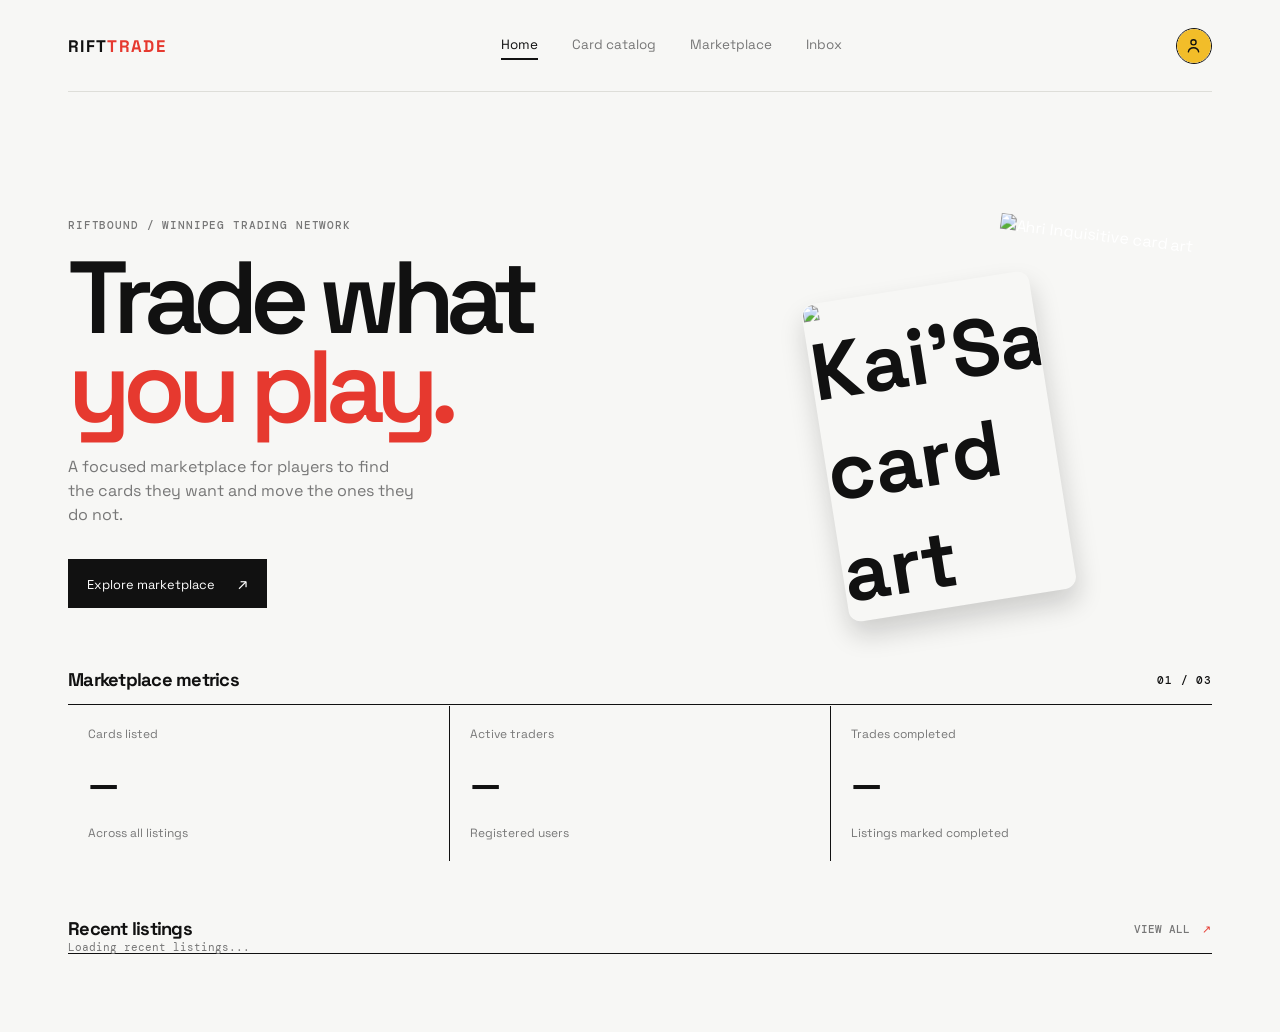
==== commit 60b8abc6: "admin page updates" ====
--- a/index.html
+++ b/index.html
@@ -20,12 +20,10 @@
         <nav class="desktop-nav" aria-label="Primary navigation">
           <button class="nav-link is-active" data-view="home">Home</button>
           <button class="nav-link" data-view="catalog">Card catalog</button>
-          <button class="nav-link" data-view="rankings">Rankings</button>
           <button class="nav-link" data-view="marketplace">Marketplace</button>
-          <button class="nav-link" data-view="trades">My listings</button>
           <button class="nav-link nav-link-inbox" data-view="inbox">Inbox <b hidden>0</b></button>
         </nav>
-        <div class="profile-menu-wrap"><button class="profile-button" id="profile-button" type="button" aria-label="Open account" aria-haspopup="menu" aria-expanded="false"><span class="profile-button-avatar" id="profile-button-avatar"><svg class="profile-glyph" viewBox="0 0 24 24" aria-hidden="true"><circle cx="12" cy="8" r="3.25"></circle><path d="M5.5 20c.7-3.4 3-5.2 6.5-5.2s5.8 1.8 6.5 5.2"></path></svg></span></button><div class="profile-menu" id="profile-menu" role="menu" aria-label="Account menu" hidden><button id="profile-menu-view" type="button" role="menuitem">View profile</button><button class="admin-only" data-view="admin" id="profile-menu-admin" type="button" role="menuitem" hidden>Admin controls</button><button id="profile-menu-sign-out" type="button" role="menuitem">Sign out</button></div></div>
+        <div class="profile-menu-wrap"><button class="profile-button" id="profile-button" type="button" aria-label="Open account" aria-haspopup="menu" aria-expanded="false"><span class="profile-button-avatar" id="profile-button-avatar"><svg class="profile-glyph" viewBox="0 0 24 24" aria-hidden="true"><circle cx="12" cy="8" r="3.25"></circle><path d="M5.5 20c.7-3.4 3-5.2 6.5-5.2s5.8 1.8 6.5 5.2"></path></svg></span></button><div class="profile-menu" id="profile-menu" role="menu" aria-label="Account menu" hidden><button id="profile-menu-view" type="button" role="menuitem">My Profile</button><button data-view="rankings" id="profile-menu-rankings" type="button" role="menuitem">Rankings</button><button data-view="trades" id="profile-menu-trades" type="button" role="menuitem">My listings</button><button class="admin-only" data-view="admin" id="profile-menu-admin" type="button" role="menuitem" hidden>Admin controls</button><button id="profile-menu-sign-out" type="button" role="menuitem">Sign out</button></div></div>
       </header>
 
       <main>
@@ -55,7 +53,7 @@
         </section>
 
         <section class="view" data-page="marketplace" hidden>
-          <div class="page-heading"><div><p class="eyebrow">THE MARKET / 03</p><h1>Marketplace</h1></div><button class="button button-outline" id="open-listing" type="button">New listing <span>＋</span></button></div>
+          <div class="page-heading"><div><p class="eyebrow">THE MARKET / 03</p><h1>Marketplace</h1></div><div class="market-heading-actions"><button class="button button-dark" data-view="trades" type="button">My listings</button><button class="button button-outline" id="open-listing" type="button">New listing <span>＋</span></button></div></div>
           <div class="market-tools"><label class="search-box"><span>⌕</span><input id="card-search" type="search" placeholder="Search cards, sets, or traders" /></label><button class="filter-button" id="market-filter-button" type="button" aria-expanded="false" aria-controls="market-filter-panel">Filter <span>☷</span></button></div>
           <div class="market-filter-panel" id="market-filter-panel" hidden><div class="market-filter-status"><span>Status</span><details class="catalog-domain-filter"><summary>Choose status</summary><div role="group" aria-label="Filter by status"><label><input type="checkbox" data-market-status="active" checked />Active</label><label><input type="checkbox" data-market-status="paused" />Pending</label><label><input type="checkbox" data-market-status="completed" />Completed</label></div></details></div><label class="market-filter-type">Listing type<select id="market-type-filter"><option value="">All listings</option><option value="buy">Buying</option><option value="sale">For sale</option><option value="trade">For trade</option><option value="trade_or_sale">Trade or sale</option></select></label><label class="market-filter-min">Min price<input id="market-min-price" type="number" min="0" step="0.01" inputmode="decimal" placeholder="$0" /></label><label class="market-filter-max">Max price<input id="market-max-price" type="number" min="0" step="0.01" inputmode="decimal" placeholder="No max" /></label><button class="filter-clear" id="market-filter-clear" type="button">Clear filters</button></div>
           <p class="market-status" id="market-status" aria-live="polite">Loading listings...</p>
@@ -88,7 +86,8 @@
         </section>
 
         <section class="view" data-page="trades" hidden>
-          <div class="page-heading"><div><p class="eyebrow">YOUR LISTINGS / 04</p><h1>My listings</h1></div><div class="my-listings-heading-tools"><label class="my-listings-filter">Status<select id="my-listings-filter" aria-label="Filter my listings by status"><option value="">All statuses</option><option value="active">Available</option><option value="paused">Pending</option><option value="completed">Completed</option></select></label><span class="status-tag" id="my-listings-count">Loading...</span></div></div>
+          <div class="page-heading"><div><p class="eyebrow">YOUR LISTINGS / 04</p><div class="my-listings-title-row"><h1>My listings</h1><span class="status-tag dark-tag" id="my-listings-count">Loading...</span></div></div><button class="button button-outline" id="open-listing-my" type="button">New listing <span>＋</span></button></div>
+          <div class="my-listings-list-tools"><label class="my-listings-filter">Status<select id="my-listings-filter" aria-label="Filter my listings by status"><option value="">All statuses</option><option value="active">Available</option><option value="paused">Pending</option><option value="completed">Completed</option></select></label></div>
           <p class="market-status" id="my-listings-status" aria-live="polite">Loading your listings...</p>
           <div class="my-listings-grid" id="my-listings-grid"></div>
           <p class="empty-message" id="my-listings-empty" hidden>You have not listed any cards yet.</p>
@@ -101,7 +100,7 @@
         </section>
 
         <section class="view" data-page="inbox" hidden>
-          <div class="page-heading"><div><p class="eyebrow">DIRECT MESSAGES / 05</p><h1>Inbox</h1></div><div class="inbox-heading-actions"><button class="button button-outline" id="inbox-new-message" type="button">New message</button><span class="status-tag dark-tag" id="inbox-unread-count">0 unread</span></div></div>
+          <div class="page-heading"><div><p class="eyebrow">DIRECT MESSAGES / 05</p><div class="inbox-title-row"><h1>Inbox</h1><span class="status-tag dark-tag" id="inbox-unread-count">0 unread</span></div></div><div class="inbox-heading-actions"><button class="button button-outline" id="inbox-new-message" type="button">New message</button></div></div>
           <div class="inbox-layout" id="inbox-layout">
             <aside class="inbox-sidebar" aria-label="Conversations">
               <form class="inbox-recipient-form" id="inbox-recipient-form">
@@ -251,7 +250,7 @@
       </dialog>
 
       <nav class="mobile-nav" aria-label="Mobile navigation">
-        <button class="nav-link is-active" data-view="home"><span><svg class="nav-glyph" viewBox="0 0 24 24" aria-hidden="true"><path d="m3 10 9-7 9 7"></path><path d="M5 9v11h14V9"></path><path d="M9 20v-6h6v6"></path></svg></span>Home</button><button class="nav-link" data-view="catalog"><span><svg class="nav-glyph" viewBox="0 0 24 24" aria-hidden="true"><rect x="5" y="4" width="12" height="16" rx="1"></rect><path d="M8 7h6M8 10h6M8 13h4"></path><path d="M17 7h2v13H7"></path></svg></span>Catalog</button><button class="nav-link" data-view="rankings"><span><svg class="nav-glyph" viewBox="0 0 24 24" aria-hidden="true"><path d="M4 19h16"></path><path d="M5 19v-6h4v6M10 19V8h4v11M15 19v-4h4v4"></path></svg></span>Ranks</button><button class="nav-link" data-view="marketplace"><span><svg class="nav-glyph" viewBox="0 0 24 24" aria-hidden="true"><path d="M4 10h16l-1-5H5l-1 5Z"></path><path d="M5 10v9h14v-9"></path><path d="M3 10h18"></path><path d="M9 19v-5h6v5"></path></svg></span>Market</button><button class="nav-link" data-view="trades"><span><svg class="nav-glyph" viewBox="0 0 24 24" aria-hidden="true"><rect x="5" y="4" width="14" height="16" rx="1"></rect><path d="m8 9 1.5 1.5L12 8"></path><path d="M14 9h3M8 14l1.5 1.5L12 13"></path><path d="M14 14h3"></path></svg></span>Listings</button><button class="nav-link nav-link-inbox" data-view="inbox"><span><svg class="nav-glyph" viewBox="0 0 24 24" aria-hidden="true"><path d="M4 5h16v14H4z"></path><path d="m4 7 8 6 8-6"></path></svg></span>Inbox <b hidden>0</b></button>
+        <button class="nav-link is-active" data-view="home"><span><svg class="nav-glyph" viewBox="0 0 24 24" aria-hidden="true"><path d="m3 10 9-7 9 7"></path><path d="M5 9v11h14V9"></path><path d="M9 20v-6h6v6"></path></svg></span>Home</button><button class="nav-link" data-view="catalog"><span><svg class="nav-glyph" viewBox="0 0 24 24" aria-hidden="true"><rect x="5" y="4" width="12" height="16" rx="1"></rect><path d="M8 7h6M8 10h6M8 13h4"></path><path d="M17 7h2v13H7"></path></svg></span>Catalog</button><button class="nav-link" data-view="marketplace"><span><svg class="nav-glyph" viewBox="0 0 24 24" aria-hidden="true"><path d="M4 10h16l-1-5H5l-1 5Z"></path><path d="M5 10v9h14v-9"></path><path d="M3 10h18"></path><path d="M9 19v-5h6v5"></path></svg></span>Market</button><button class="nav-link nav-link-inbox" data-view="inbox"><span><svg class="nav-glyph" viewBox="0 0 24 24" aria-hidden="true"><path d="M4 5h16v14H4z"></path><path d="m4 7 8 6 8-6"></path></svg></span>Inbox <b hidden>0</b></button>
       </nav>
     </div>
     <script src="https://cdn.jsdelivr.net/npm/@supabase/supabase-js@2"></script>
--- a/styles.css
+++ b/styles.css
@@ -100,7 +100,9 @@
 .stat-card:hover, .stat-card:focus, .stat-card:focus-visible { color: white; background: var(--ink); outline: 0; }
 .stat-card:hover span, .stat-card:hover small, .stat-card:focus span, .stat-card:focus small, .stat-card:focus-visible span, .stat-card:focus-visible small { color: #aaa; }
 .page-heading { display: flex; align-items: end; justify-content: space-between; border-bottom: 1px solid var(--ink); padding-bottom: 25px; }
-.my-listings-heading-tools { display: flex; align-items: center; gap: 12px; }
+.my-listings-list-tools { display: flex; align-items: center; gap: 12px; margin: 22px 0 18px; }
+.my-listings-title-row { display: flex; align-items: center; flex-wrap: wrap; gap: 14px; }
+.inbox-title-row { display: flex; align-items: center; flex-wrap: wrap; gap: 14px; }
 .my-listings-filter { display: flex; align-items: center; gap: 8px; color: var(--muted); font: .62rem "DM Mono", monospace; text-transform: uppercase; }
 .my-listings-filter select { min-width: 120px; border: 1px solid var(--line); padding: 9px 10px; color: var(--ink); background: white; font: .65rem "DM Mono", monospace; text-transform: none; }
 .page-heading .eyebrow { margin-bottom: 18px; }
@@ -108,29 +110,39 @@
 .status-tag { padding: 8px 11px; color: var(--red); border: 1px solid var(--red); border-radius: 30px; font: 500 .7rem "DM Mono", monospace; }
 .dark-tag { color: white; border-color: var(--ink); background: var(--ink); }
 .market-tools { display: flex; gap: 10px; margin: 30px 0; }
+.market-heading-actions { display: flex; align-items: center; gap: 10px; }
+.market-heading-actions .button { display: inline-flex; flex: 1 1 0; min-width: 128px; min-height: 56px; align-items: center; justify-content: center; white-space: nowrap; }
+.market-heading-actions .button span { margin-left: 8px; }
 .market-filter-panel { display: flex; align-items: end; gap: 10px; margin: -16px 0 24px; padding: 12px; border: 1px solid var(--line); background: white; }.market-filter-panel[hidden] { display: none; }.market-filter-panel label { display: grid; gap: 6px; color: var(--muted); font: .62rem "DM Mono", monospace; text-transform: uppercase; }.market-filter-panel select, .market-filter-panel input { min-width: 170px; border: 1px solid var(--line); padding: 9px 28px 9px 9px; color: var(--ink); background: var(--paper); font: .72rem "Space Grotesk", sans-serif; }.market-filter-panel input { width: 105px; min-width: 105px; padding-right: 9px; }.market-filter-panel .filter-clear { align-self: end; }.filter-button.is-active { border-color: var(--ink); color: var(--ink); background: var(--yellow); }
 .market-filter-status { display: grid; gap: 6px; min-width: 0; color: var(--muted); font: .62rem "DM Mono", monospace; text-transform: uppercase; }
 .market-filter-status .catalog-domain-filter summary { border-color: var(--line); color: var(--ink); background: var(--paper); }
 .market-filter-type select { appearance: none; -webkit-appearance: none; border-radius: 0; background-image: linear-gradient(45deg, transparent 50%, var(--muted) 50%), linear-gradient(135deg, var(--muted) 50%, transparent 50%); background-position: calc(100% - 15px) 50%, calc(100% - 10px) 50%; background-repeat: no-repeat; background-size: 5px 5px, 5px 5px; }
 .market-filter-panel.catalog-filter-panel { display: block; }.market-filter-panel.catalog-filter-panel[hidden] { display: none; }.catalog-filter-panel .catalog-filters { margin: 0; }
 .market-status { min-height: 1.2em; margin: -14px 0 18px; color: var(--muted); font: .68rem "DM Mono", monospace; }
+#admin-status { display: none; }
 .search-box { flex: 1; display: flex; align-items: center; gap: 10px; border-bottom: 1px solid var(--ink); padding: 12px 2px; }
 .search-box span { font-size: 1.6rem; line-height: .5; }
 .search-box input { width: 100%; border: 0; outline: 0; background: transparent; font-size: .9rem; }
 .filter-button { border: 1px solid var(--line); padding: 0 16px; background: transparent; font-size: .8rem; }
 .filter-button span { margin-left: 16px; }
-.admin-layout { display: grid; grid-template-columns: repeat(2, minmax(0, 1fr)); gap: 28px; }
+.admin-layout { display: grid; grid-template-columns: minmax(0, 1fr); gap: 28px; }
+.admin-layout > section > .section-heading { display: none; }
+.admin-tabs { display: flex; gap: 0; margin: 26px 0 24px; border-bottom: 1px solid var(--line); }
+.admin-tab { border: 0; border-bottom: 2px solid transparent; padding: 11px 18px; color: var(--muted); background: transparent; font: 500 .72rem "DM Mono", monospace; text-transform: uppercase; }
+.admin-tab:hover, .admin-tab.is-active { border-bottom-color: var(--ink); color: var(--ink); background: var(--yellow); }
+.admin-layout > section[hidden] { display: none; }
 .admin-search { width: 100%; margin-bottom: 10px; border: 1px solid var(--line); padding: 9px; color: var(--ink); background: var(--paper); font: .72rem "Space Grotesk", sans-serif; }
 .admin-market-tools { display: flex; gap: 10px; margin: 18px 0; }
 .admin-market-tools .search-box { min-width: 0; }
 .admin-user-search-box { margin: 18px 0; }
+.admin-users { display: grid; grid-template-columns: repeat(3, minmax(0, 1fr)); gap: 18px; }
 .admin-row { display: grid; gap: 8px; border-bottom: 1px solid var(--line); padding: 14px 0; }
 .admin-row > div:first-child { display: grid; gap: 3px; }
 .admin-row small { color: var(--muted); font: .65rem "DM Mono", monospace; }
 .admin-row input, .admin-row select { width: 100%; min-width: 0; border: 1px solid var(--line); padding: 8px; color: var(--ink); background: var(--paper); font: .72rem "Space Grotesk", sans-serif; }
 .admin-row-actions { display: flex; flex-wrap: wrap; gap: 6px; }
 .admin-row-actions .button { padding: 8px 10px; font-size: .68rem; }
-.admin-listings { display: grid; grid-template-columns: repeat(2, minmax(0, 1fr)); gap: 18px; }
+.admin-listings { display: grid; grid-template-columns: repeat(4, minmax(0, 1fr)); gap: 18px; }
 .admin-listing-card { display: grid; gap: 10px; border-bottom: 1px solid var(--line); padding-bottom: 18px; }
 .admin-listing-preview .listing { cursor: pointer; }
 .admin-listing-controls { display: flex; align-items: end; justify-content: space-between; gap: 10px; }
@@ -144,7 +156,7 @@
 .admin-dialog-menu[hidden] { display: none; }
 .admin-dialog-menu .button { width: 100%; border: 0; border-top: 1px solid var(--line); padding: 9px 12px; text-align: left; }
 .button-danger { border-color: var(--red); color: var(--red); background: transparent; }
-@media (max-width: 700px) { .admin-layout { grid-template-columns: 1fr; gap: 18px; }.admin-listings { grid-template-columns: 1fr; } }
+@media (max-width: 700px) { .admin-layout { grid-template-columns: 1fr; gap: 18px; }.admin-users, .admin-listings { grid-template-columns: 1fr; }.admin-tabs { margin-top: 18px; }.admin-tab { flex: 1; } }
 @media (max-width: 700px) { .admin-market-tools { margin-top: 12px; }.admin-listing-filter-panel { display: grid; grid-template-columns: repeat(2, minmax(0, 1fr)); align-items: end; } }
 .admin-listing-filter-panel { display: grid; grid-template-columns: repeat(4, minmax(0, 1fr)) auto; align-items: end; }
 .admin-listing-filter-panel select, .admin-listing-filter-panel input { width: 100%; min-width: 0; box-sizing: border-box; }
@@ -469,7 +481,7 @@
 .profile-listing-status-overlay .my-listing-status.status-sold { color: white; background: #a02f27; }
 @media (max-width: 700px) { .profile-dialog { padding: 24px 18px; }.profile-info { grid-template-columns: 1fr; gap: 12px; }.profile-listings { grid-template-columns: 1fr; gap: 12px; } }
 @media (max-width: 700px) {
-	.my-listings-heading-tools { width: 100%; justify-content: space-between; }
+	.my-listings-list-tools { justify-content: space-between; }
 	.my-listing-row { grid-template-columns: 58px 66px minmax(0, 1fr); grid-template-areas: "status preview main" ". . actions"; gap: 7px; min-height: 0; padding: 14px 0; }
 	.my-listing-preview { grid-area: preview; }
 	.my-listing-main { grid-area: main; }
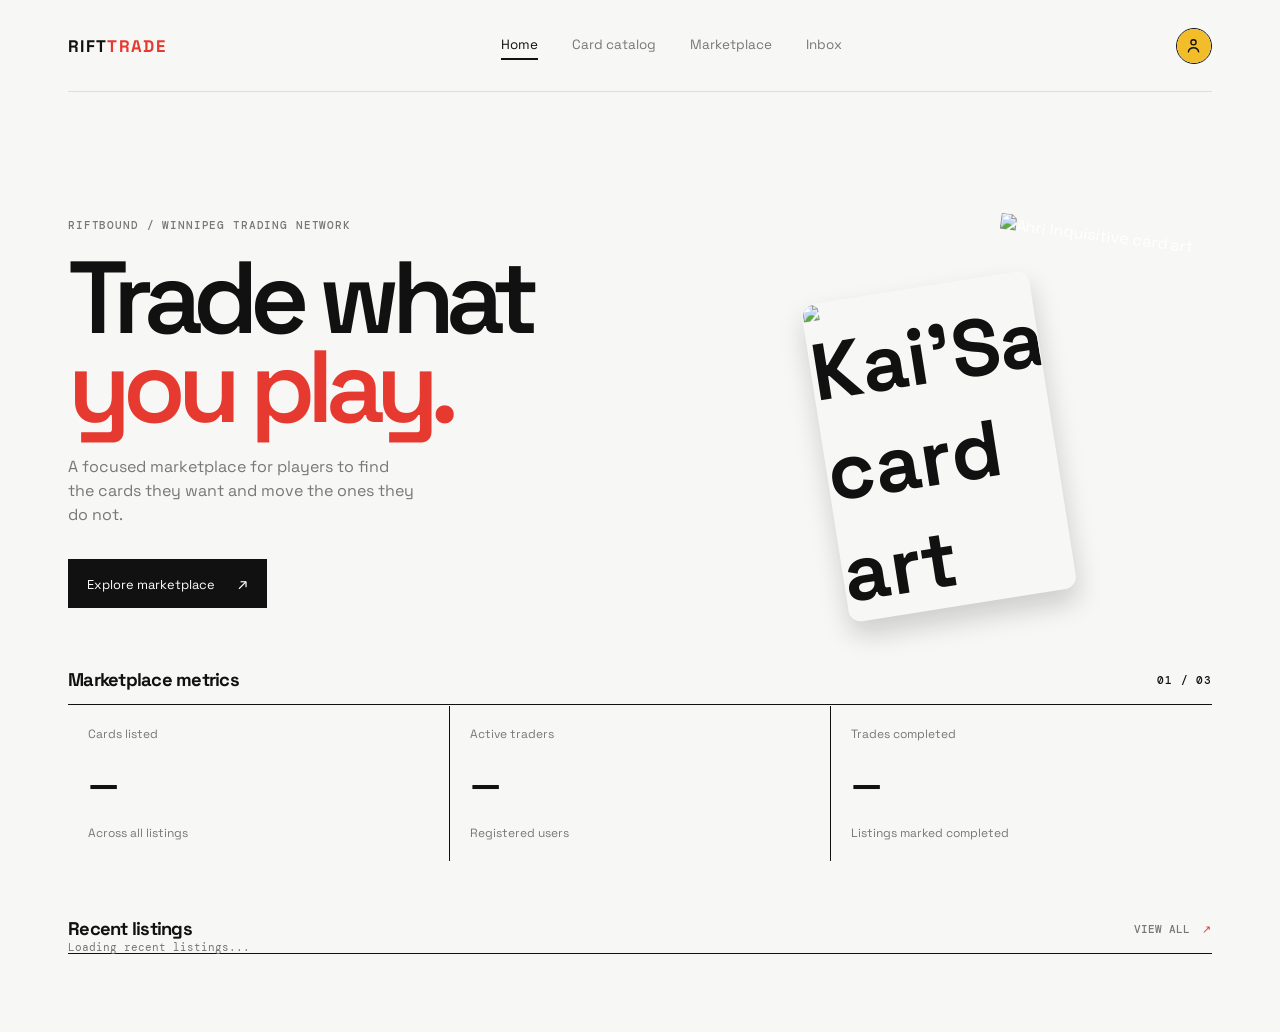
==== commit 18410981: "favicon changes" ====
--- a/index.html
+++ b/index.html
@@ -3,7 +3,11 @@
   <head>
     <meta charset="UTF-8" />
     <meta name="viewport" content="width=device-width, initial-scale=1, maximum-scale=1, user-scalable=no" />
-    <meta name="theme-color" content="#f7f7f5" />
+    <meta name="theme-color" content="#111111" />
+    <link rel="icon" type="image/svg+xml" href="favicon.svg" />
+    <link rel="mask-icon" href="favicon.svg" color="#111111" />
+    <link rel="apple-touch-icon" sizes="180x180" href="apple-touch-icon.png" />
+    <link rel="manifest" href="site.webmanifest" />
     <title>RiftTrade | Riftbound cards, traded simply</title>
     <link rel="preconnect" href="https://fonts.googleapis.com" />
     <link rel="preconnect" href="https://fonts.gstatic.com" crossorigin />
@@ -23,7 +27,7 @@
           <button class="nav-link" data-view="marketplace">Marketplace</button>
           <button class="nav-link nav-link-inbox" data-view="inbox">Inbox <b hidden>0</b></button>
         </nav>
-        <div class="profile-menu-wrap"><button class="profile-button" id="profile-button" type="button" aria-label="Open account" aria-haspopup="menu" aria-expanded="false"><span class="profile-button-avatar" id="profile-button-avatar"><svg class="profile-glyph" viewBox="0 0 24 24" aria-hidden="true"><circle cx="12" cy="8" r="3.25"></circle><path d="M5.5 20c.7-3.4 3-5.2 6.5-5.2s5.8 1.8 6.5 5.2"></path></svg></span></button><div class="profile-menu" id="profile-menu" role="menu" aria-label="Account menu" hidden><button id="profile-menu-view" type="button" role="menuitem">My Profile</button><button data-view="rankings" id="profile-menu-rankings" type="button" role="menuitem">Rankings</button><button data-view="trades" id="profile-menu-trades" type="button" role="menuitem">My listings</button><button class="admin-only" data-view="admin" id="profile-menu-admin" type="button" role="menuitem" hidden>Admin controls</button><button id="profile-menu-sign-out" type="button" role="menuitem">Sign out</button></div></div>
+        <div class="profile-menu-wrap"><button class="profile-button" id="profile-button" type="button" aria-label="Open account" aria-haspopup="menu" aria-expanded="false"><span class="profile-button-avatar" id="profile-button-avatar"><svg class="profile-glyph" viewBox="0 0 24 24" aria-hidden="true"><circle cx="12" cy="8" r="3.25"></circle><path d="M5.5 20c.7-3.4 3-5.2 6.5-5.2s5.8 1.8 6.5 5.2"></path></svg></span></button><div class="profile-menu" id="profile-menu" role="menu" aria-label="Account menu" hidden><button id="profile-menu-view" type="button" role="menuitem">My Profile</button><button data-view="rankings" id="profile-menu-rankings" type="button" role="menuitem">Rankings</button><button data-view="trades" id="profile-menu-trades" type="button" role="menuitem">My listings</button><button class="admin-only" data-view="admin" id="profile-menu-admin" type="button" role="menuitem" hidden>Admin controls <b class="profile-menu-admin-badge" hidden>0</b></button><button id="profile-menu-sign-out" type="button" role="menuitem">Sign out</button></div></div>
       </header>
 
       <main>
@@ -53,22 +57,22 @@
         </section>
 
         <section class="view" data-page="marketplace" hidden>
-          <div class="page-heading"><div><p class="eyebrow">THE MARKET / 03</p><h1>Marketplace</h1></div><div class="market-heading-actions"><button class="button button-dark" data-view="trades" type="button">My listings</button><button class="button button-outline" id="open-listing" type="button">New listing <span>＋</span></button></div></div>
+          <div class="page-heading"><div><p class="eyebrow">THE MARKET / 03</p><div class="inbox-title-row"><h1>Marketplace</h1><span class="status-tag dark-tag" id="market-status" aria-live="polite">Loading listings...</span></div></div><div class="market-heading-actions"><button class="button button-dark" data-view="trades" type="button">My listings</button><button class="button button-outline" id="open-listing" type="button">New listing <span>＋</span></button></div></div>
           <div class="market-tools"><label class="search-box"><span>⌕</span><input id="card-search" type="search" placeholder="Search cards, sets, or traders" /></label><button class="filter-button" id="market-filter-button" type="button" aria-expanded="false" aria-controls="market-filter-panel">Filter <span>☷</span></button></div>
           <div class="market-filter-panel" id="market-filter-panel" hidden><div class="market-filter-status"><span>Status</span><details class="catalog-domain-filter"><summary>Choose status</summary><div role="group" aria-label="Filter by status"><label><input type="checkbox" data-market-status="active" checked />Active</label><label><input type="checkbox" data-market-status="paused" />Pending</label><label><input type="checkbox" data-market-status="completed" />Completed</label></div></details></div><label class="market-filter-type">Listing type<select id="market-type-filter"><option value="">All listings</option><option value="buy">Buying</option><option value="sale">For sale</option><option value="trade">For trade</option><option value="trade_or_sale">Trade or sale</option></select></label><label class="market-filter-min">Min price<input id="market-min-price" type="number" min="0" step="0.01" inputmode="decimal" placeholder="$0" /></label><label class="market-filter-max">Max price<input id="market-max-price" type="number" min="0" step="0.01" inputmode="decimal" placeholder="No max" /></label><button class="filter-clear" id="market-filter-clear" type="button">Clear filters</button></div>
-          <p class="market-status" id="market-status" aria-live="polite">Loading listings...</p>
           <div class="market-grid" id="market-grid"></div>
+          <nav class="catalog-pagination" id="market-pagination" aria-label="Marketplace pages" hidden><button id="market-previous" type="button">Previous</button><span id="market-page-status" aria-live="polite"></span><button id="market-next" type="button">Next</button></nav>
           <p class="empty-message" id="market-empty" hidden>No listings match that search.</p>
         </section>
 
         <section class="view" data-page="catalog" hidden>
-          <div class="page-heading"><div><p class="eyebrow">THE ARCHIVE / 01</p><h1>Card catalog</h1></div><span class="status-tag" id="catalog-count">Loading...</span></div>
+          <div class="page-heading"><div><p class="eyebrow">THE ARCHIVE / 01</p><div class="inbox-title-row"><h1>Card catalog</h1><span class="status-tag dark-tag" id="catalog-count">Loading...</span></div></div></div>
           <div class="market-tools catalog-tools"><label class="search-box"><span>⌕</span><input id="catalog-search" type="search" aria-label="Search card catalog" placeholder="Search cards, sets, codes, or tags" /></label><button class="filter-button" id="catalog-filter-button" type="button" aria-expanded="false" aria-controls="catalog-filter-panel">Filter <span>☷</span></button></div>
           <div class="market-filter-panel catalog-filter-panel" id="catalog-filter-panel" hidden><div class="catalog-filters" aria-label="Filter card catalog">
-            <label>Set<select id="catalog-set-filter"><option value="">All sets</option></select></label>
+            <div class="catalog-checkbox-control"><span>Sets</span><details class="catalog-domain-filter"><summary>Choose sets</summary><div id="catalog-set-filter" role="group" aria-label="Filter card catalog by sets"></div></details></div>
             <div class="catalog-domain-control"><span>Domains</span><details class="catalog-domain-filter"><summary>Choose domains</summary><div id="catalog-domain-options" role="group" aria-label="Filter by domains"></div></details></div>
-            <label>Rarity<select id="catalog-rarity-filter"><option value="">All rarities</option></select></label>
-            <label>Type<select id="catalog-type-filter"><option value="">All types</option></select></label>
+            <div class="catalog-checkbox-control"><span>Rarities</span><details class="catalog-domain-filter"><summary>Choose rarities</summary><div id="catalog-rarity-filter" role="group" aria-label="Filter card catalog by rarities"></div></details></div>
+            <div class="catalog-checkbox-control"><span>Types</span><details class="catalog-domain-filter"><summary>Choose types</summary><div id="catalog-type-filter" role="group" aria-label="Filter card catalog by types"></div></details></div>
             <button class="filter-clear" id="catalog-filter-clear" type="button">Clear filters</button>
           </div></div>
           <p class="market-status" id="catalog-status" aria-live="polite">Loading catalog...</p>
@@ -87,7 +91,7 @@
 
         <section class="view" data-page="trades" hidden>
           <div class="page-heading"><div><p class="eyebrow">YOUR LISTINGS / 04</p><div class="my-listings-title-row"><h1>My listings</h1><span class="status-tag dark-tag" id="my-listings-count">Loading...</span></div></div><button class="button button-outline" id="open-listing-my" type="button">New listing <span>＋</span></button></div>
-          <div class="my-listings-list-tools"><label class="my-listings-filter">Status<select id="my-listings-filter" aria-label="Filter my listings by status"><option value="">All statuses</option><option value="active">Available</option><option value="paused">Pending</option><option value="completed">Completed</option></select></label></div>
+          <div class="my-listings-list-tools"><label class="my-listings-filter">Status<select id="my-listings-filter" aria-label="Filter my listings by status"><option value="">All statuses</option><option value="active">Available</option><option value="paused">Pending</option><option value="completed">Completed</option><option value="cancelled">Cancelled</option></select></label></div>
           <p class="market-status" id="my-listings-status" aria-live="polite">Loading your listings...</p>
           <div class="my-listings-grid" id="my-listings-grid"></div>
           <p class="empty-message" id="my-listings-empty" hidden>You have not listed any cards yet.</p>
@@ -116,7 +120,7 @@
             <section class="inbox-main" aria-label="Message conversation">
               <div class="inbox-empty-state" id="inbox-empty-state">Select a conversation or find a member to message.</div>
               <div class="inbox-active" id="inbox-active" hidden>
-                <header class="inbox-thread-header"><button class="inbox-back" id="inbox-back" type="button" aria-label="Back to conversations">←</button><span class="inbox-peer-avatar" id="inbox-peer-avatar"></span><div><button class="profile-link" id="inbox-peer-profile" type="button"></button><small>RiftTrade member</small></div></header>
+                <header class="inbox-thread-header"><button class="inbox-back" id="inbox-back" type="button" aria-label="Back to conversations">←</button><span class="inbox-peer-avatar" id="inbox-peer-avatar"></span><div><span class="inbox-peer-name-line"><button class="profile-link" id="inbox-peer-profile" type="button"></button><span class="inbox-admin-tag" id="inbox-peer-admin-tag" hidden>Admin</span></span><small id="inbox-peer-role">RiftTrade Member</small></div></header>
                 <div class="inbox-thread" id="inbox-thread" role="log" aria-live="polite" aria-relevant="additions text"></div>
                 <div class="inbox-typing" id="inbox-typing" aria-live="polite" hidden><span class="inbox-typing-dots" aria-hidden="true"><i></i><i></i><i></i></span><span id="inbox-typing-label">Typing...</span></div>
                 <p class="inbox-message-status" id="inbox-message-status" role="status" aria-live="polite"></p>
@@ -153,9 +157,9 @@
         <h2 id="listing-title">Create a listing</h2>
         <p class="account-intro">Share what you have or what you are looking for with the RiftTrade community.</p>
         <form id="listing-form">
+          <label class="auth-field" id="listing-status-field">Status<select id="listing-status"><option value="active">Available</option><option value="paused">Pending</option><option value="completed">Completed</option></select></label>
           <label class="auth-field">Listing title<input id="listing-name" type="text" placeholder="Give your listing a clear title" required /></label>
           <div class="auth-field"><span>Type</span><div class="listing-type-pills" role="group" aria-label="Listing type"><button type="button" class="listing-type-pill is-active" data-listing-type="trade">Trade</button><button type="button" class="listing-type-pill" data-listing-type="sale">For sale</button><button type="button" class="listing-type-pill" data-listing-type="trade_or_sale">Trade or sale</button><button type="button" class="listing-type-pill" data-listing-type="buy">Buying</button></div><input id="listing-type" type="hidden" value="trade" /></div>
-          <label class="auth-field" id="listing-status-field">Status<select id="listing-status"><option value="active">Available</option><option value="paused">Pending</option><option value="completed">Completed</option><option value="cancelled">Cancelled</option></select></label>
           <div class="auth-field listing-card-picker"><label for="listing-card-search">Cards</label><input id="listing-card-search" type="search" placeholder="Search by card name or code" autocomplete="off" /><div class="listing-card-results" id="listing-card-results" role="listbox" hidden></div><div class="listing-card-selected" id="listing-card-selected" aria-live="polite"></div></div>
           <label class="auth-field">Description<textarea id="listing-description" rows="3" placeholder="Add details about the cards, price, or trade"></textarea></label>
           <button class="button button-dark auth-submit" id="listing-submit" type="submit">Publish listing <span>→</span></button>
@@ -209,8 +213,58 @@
         <p class="listing-details-description" id="listing-details-description"></p>
         <div class="listing-details-cards" id="listing-details-cards"></div>
         <div class="listing-details-actions" id="listing-details-actions" hidden><button class="button button-outline" id="listing-edit" type="button">Edit listing</button><button class="button button-outline" id="listing-pending" type="button">Mark pending</button><button class="button button-outline" id="listing-sold" type="button">Mark completed</button><button class="button button-danger" id="listing-delete" type="button">Delete listing</button></div>
-        <div class="admin-dialog-actions" id="listing-admin-actions" hidden><button class="button button-outline" id="listing-admin-toggle" type="button" aria-expanded="false">Admin</button><div class="admin-dialog-menu" id="listing-admin-menu" hidden><button class="button button-outline" id="listing-admin-edit" type="button">Edit</button><button class="button button-danger" id="listing-admin-delete" type="button">Delete</button></div></div>
-        <div class="listing-details-contact" id="listing-details-contact" hidden><button class="button button-dark" id="listing-contact-message" type="button">Send a message <span>→</span></button></div>
+        <div class="admin-dialog-actions" id="listing-admin-actions" hidden><button class="button button-outline" id="listing-admin-toggle" type="button" aria-expanded="false">Admin</button><div class="admin-dialog-menu" id="listing-admin-menu" hidden><button class="button button-outline" id="listing-admin-edit" type="button">Edit</button><button class="button button-danger" id="listing-admin-cancel" type="button">Cancel</button><button class="button button-danger" id="listing-admin-delete" type="button">Delete</button></div></div>
+        <div class="listing-details-contact" id="listing-details-contact" hidden><button class="button button-dark" id="listing-contact-message" type="button">Send a message <span>→</span></button><button class="button button-outline" id="listing-report" type="button">Report listing</button></div>
+      </dialog>
+
+      <dialog class="auth-dialog cancellation-dialog" id="admin-cancellation-dialog" aria-labelledby="admin-cancellation-title">
+        <button class="dialog-close" id="admin-cancellation-close" type="button" aria-label="Close cancellation form">×</button>
+        <p class="eyebrow">CONTROL ROOM / LISTING</p>
+        <h2 id="admin-cancellation-title">Cancel listing</h2>
+        <p class="account-intro" id="admin-cancellation-intro">The seller will receive a message with this listing and the reason.</p>
+        <form id="admin-cancellation-form"><label class="auth-field">Cancellation reason<textarea id="admin-cancellation-reason" rows="5" minlength="1" maxlength="1000" required placeholder="Explain why this listing is being cancelled..."></textarea></label><button class="button button-dark auth-submit" id="admin-cancellation-submit" type="submit">Cancel listing <span>→</span></button></form>
+        <p class="auth-message" id="admin-cancellation-message" role="status" aria-live="polite"></p>
+      </dialog>
+
+      <dialog class="auth-dialog report-dialog" id="report-dialog" aria-labelledby="report-title">
+        <button class="dialog-close" id="report-close" type="button" aria-label="Close report form">×</button>
+        <p class="eyebrow">RIFTTRADE / REPORT</p>
+        <h2 id="report-title">Report</h2>
+        <p class="account-intro" id="report-intro">Tell us what needs attention.</p>
+        <form id="report-form"><label class="auth-field">Details<textarea id="report-details" rows="6" minlength="10" maxlength="4000" required placeholder="Describe the issue..."></textarea></label><button class="button button-dark auth-submit" id="report-submit" type="submit">Submit report <span>→</span></button></form>
+        <p class="auth-message" id="report-message" role="status" aria-live="polite"></p>
+      </dialog>
+
+      <dialog class="inbox-admin-dialog" id="admin-user-messages-dialog" aria-labelledby="admin-user-messages-title">
+        <button class="dialog-close" id="admin-user-messages-close" type="button" aria-label="Close user messages">×</button>
+        <p class="eyebrow">ADMIN / MESSAGE HISTORY</p>
+        <h2 id="admin-user-messages-title">User messages</h2>
+        <div class="inbox-layout admin-user-messages-layout">
+          <aside class="inbox-sidebar" aria-label="User conversations">
+            <p class="inbox-status" id="admin-user-messages-status" aria-live="polite"></p>
+            <div class="inbox-conversation-list" id="admin-user-messages-conversations"></div>
+          </aside>
+          <section class="inbox-main" aria-label="User message conversation">
+            <div class="inbox-empty-state" id="admin-user-messages-empty">Select a conversation to view messages.</div>
+            <div class="inbox-active" id="admin-user-messages-active" hidden>
+              <header class="inbox-thread-header"><span class="inbox-peer-avatar" id="admin-user-messages-peer-avatar"></span><div><strong id="admin-user-messages-peer"></strong><small>RiftTrade member</small></div></header>
+              <div class="inbox-thread admin-user-messages-thread" id="admin-user-messages-thread" role="log"></div>
+            </div>
+          </section>
+        </div>
+      </dialog>
+
+      <dialog class="auth-dialog admin-edit-user-dialog" id="admin-edit-user-dialog" aria-labelledby="admin-edit-user-title">
+        <button class="dialog-close" id="admin-edit-user-close" type="button" aria-label="Close edit user dialog">×</button>
+        <p class="eyebrow">ADMIN / USER EDITOR</p>
+        <h2 id="admin-edit-user-title">Edit user</h2>
+        <form id="admin-edit-user-form">
+          <label class="auth-field">Email<input id="admin-edit-user-email" type="email" readonly /></label>
+          <label class="auth-field">Display name<input id="admin-edit-user-name" type="text" maxlength="40" required /></label>
+          <label class="auth-field">Rank<select id="admin-edit-user-rank"><option value="">Automatic rank</option><option value="Iron">Iron</option><option value="Bronze">Bronze</option><option value="Silver">Silver</option><option value="Gold">Gold</option><option value="Platinum">Platinum</option><option value="Emerald">Emerald</option><option value="Diamond">Diamond</option><option value="Master">Master</option><option value="Grandmaster">Grandmaster</option><option value="Challenger">Challenger</option></select></label>
+          <button class="button button-dark auth-submit" type="submit">Save changes <span>→</span></button>
+        </form>
+        <p class="auth-message" id="admin-edit-user-message" role="status" aria-live="polite"></p>
       </dialog>
 
       <dialog class="sale-confirmation-dialog" id="sale-confirmation-dialog" aria-labelledby="sale-confirmation-title">
@@ -229,7 +283,7 @@
       <dialog class="profile-dialog" id="profile-dialog" aria-labelledby="profile-title">
         <button class="dialog-close" id="profile-close" type="button" aria-label="Close profile">×</button>
         <p class="eyebrow">RIFTTRADE / MEMBER PROFILE</p>
-        <div class="profile-title-row"><div class="profile-title"><button class="profile-avatar-button" id="profile-avatar-button" type="button" aria-label="Change profile photo" hidden><span class="profile-avatar" id="profile-avatar"></span><span class="profile-avatar-edit" aria-hidden="true">✎</span></button><span class="profile-avatar profile-avatar-static" id="profile-avatar-static" aria-hidden="true" hidden></span><input id="profile-avatar-input" type="file" accept="image/*" capture="user" hidden /><h2 id="profile-title">Member profile</h2></div><button class="button button-dark profile-message-button" id="profile-message" type="button" hidden>Message <span>→</span></button></div>
+        <div class="profile-title-row"><div class="profile-title"><button class="profile-avatar-button" id="profile-avatar-button" type="button" aria-label="Change profile photo" hidden><span class="profile-avatar" id="profile-avatar"></span><span class="profile-avatar-edit" aria-hidden="true">✎</span></button><span class="profile-avatar profile-avatar-static" id="profile-avatar-static" aria-hidden="true" hidden></span><input id="profile-avatar-input" type="file" accept="image/*" capture="user" hidden /><span class="profile-name-line"><h2 id="profile-title">Member profile</h2><span class="inbox-admin-tag profile-admin-tag" id="profile-admin-tag" hidden>Admin</span></span></div><div class="profile-title-actions"><button class="button button-outline profile-report-button" id="profile-report" type="button" hidden>Report</button><button class="button button-dark profile-message-button" id="profile-message" type="button" hidden>Message <span>→</span></button></div></div>
         <dl class="profile-info"><div class="profile-display-field"><dt>Display name</dt><div class="profile-display-row"><dd id="profile-display-name"></dd><button class="button button-outline profile-edit-button" id="profile-edit" type="button" hidden>Edit</button></div></div><div><dt>Member since</dt><dd id="profile-member-since"></dd></div></dl>
         <section class="profile-rank" aria-labelledby="profile-rank-name"><div class="profile-rank-heading"><div><p class="eyebrow">RANK</p><h3 id="profile-rank-name">Loading rank</h3></div><span class="profile-rank-badge" id="profile-rank-badge">...</span></div><p class="profile-rank-summary" id="profile-rank-summary"></p><div class="profile-rank-progress-row"><span>Progression</span><span id="profile-rank-progress-label"></span></div><div class="profile-rank-progress" id="profile-rank-progress" role="progressbar" aria-label="Rank progression" aria-valuemin="0" aria-valuemax="100" aria-valuenow="0"><span id="profile-rank-progress-bar"></span></div></section>
         <div class="profile-listings-heading"><h3>Listings</h3><span id="profile-listing-count"></span></div>
--- a/styles.css
+++ b/styles.css
@@ -7,14 +7,14 @@
 .listing-card-selected-item .listing-card-option-badge { font-size: .48rem !important; }
 :root { --paper: #f7f7f5; --ink: #111; --muted: #777; --line: #deded9; --red: #e6392f; --yellow: #f2bd29; --blue: #6086b5; }
 .listing-card-quantity { display: grid; gap: 3px; color: var(--muted); font: .52rem "DM Mono", monospace; text-transform: uppercase; }.listing-card-quantity input { width: 48px; border: 1px solid var(--line); padding: 5px 4px; background: white; font: .7rem "DM Mono", monospace; }
-.listing-card-condition, .listing-card-price { display: grid; gap: 3px; color: var(--muted); font: .52rem "DM Mono", monospace; text-transform: uppercase; }.listing-card-condition select, .listing-card-price input { width: 92px; border: 1px solid var(--line); padding: 5px 4px; background: white; font: .64rem "DM Mono", monospace; }.listing-card-price input { width: 70px; }
+.listing-card-condition, .listing-card-language, .listing-card-price { display: grid; gap: 3px; color: var(--muted); font: .52rem "DM Mono", monospace; text-transform: uppercase; }.listing-card-condition select, .listing-card-language select, .listing-card-price input { width: 92px; border: 1px solid var(--line); padding: 5px 4px; background: white; font: .64rem "DM Mono", monospace; }.listing-card-price input { width: 70px; }
 .listing-card-condition select { appearance: none; -webkit-appearance: none; padding-right: 24px; color: var(--ink); background-image: linear-gradient(45deg, transparent 50%, var(--muted) 50%), linear-gradient(135deg, var(--muted) 50%, transparent 50%); background-position: calc(100% - 15px) 50%, calc(100% - 10px) 50%; background-repeat: no-repeat; background-size: 5px 5px, 5px 5px; }
 .listing-card-selected .listing-card-selected-item { display: grid; grid-template-columns: 24px minmax(0, 1fr); align-items: center; gap: 7px 9px; width: 100%; padding: 7px; }.listing-card-selected .listing-card-selected-fields { grid-column: 1 / -1; display: grid; grid-template-columns: 48px minmax(80px, 1fr) minmax(80px, 1fr) 70px minmax(80px, 1fr) auto; align-items: end; gap: 8px; }.listing-card-selected .listing-card-condition select { appearance: none; -webkit-appearance: none; padding-right: 24px; color: var(--ink); background-color: white; background-image: linear-gradient(45deg, transparent 50%, var(--muted) 50%), linear-gradient(135deg, var(--muted) 50%, transparent 50%); background-position: calc(100% - 15px) 50%, calc(100% - 10px) 50%; background-repeat: no-repeat; background-size: 5px 5px, 5px 5px; }
 .listing-card-foil { display: grid; gap: 3px; color: var(--muted); font: .52rem "DM Mono", monospace; text-transform: uppercase; }.listing-card-foil select { width: 100%; border: 1px solid var(--line); padding: 5px 4px; color: var(--ink); background: white; font: .64rem "DM Mono", monospace; }
 @media (max-width: 700px) { .listing-card-selected .listing-card-selected-fields { grid-template-columns: repeat(2, minmax(0, 1fr)); } }.card-dialog { --mobile-card-dialog-art-size: 68px; }
 @media (max-width: 700px) { .card-dialog.card-dialog { width: min(700px, calc(100% - 24px)); padding: 18px; }.card-dialog.card-dialog .card-dialog-layout { grid-template-columns: 48px minmax(0, 1fr); gap: 12px; align-items: start; }.card-dialog.card-dialog .card-dialog-art { grid-column: 1; grid-row: 1 / span 3; width: 48px; height: 68px; min-height: 0; }.card-dialog.card-dialog .card-dialog-art img { width: 100%; height: 100%; min-height: 0; }.card-dialog.card-dialog .card-dialog-art span { padding: 5px; font-size: .6rem; }.card-dialog.card-dialog .card-dialog-copy { display: contents; min-width: 0; }.card-dialog.card-dialog .card-dialog-copy .eyebrow { grid-column: 2; grid-row: 1; margin-bottom: 10px; }.card-dialog.card-dialog .card-dialog-title-row { grid-column: 2; grid-row: 2; }.card-dialog.card-dialog .card-dialog-set { grid-column: 2; grid-row: 3; margin-bottom: 16px; }.card-dialog.card-dialog .card-dialog-copy h2 { font-size: 1.7rem; }.card-dialog.card-dialog .card-dialog-stats, .card-dialog.card-dialog .card-dialog-ability, .card-dialog.card-dialog .card-dialog-tags, .card-dialog.card-dialog .card-dialog-marketplace { grid-column: 1 / -1; }.card-dialog.card-dialog .card-dialog-stats { gap: 0 12px; margin-bottom: 16px; }.card-dialog.card-dialog .card-dialog-stats div { padding: 8px 0; }.card-dialog.card-dialog .card-dialog-ability { padding-top: 12px; font-size: .8rem; }.card-dialog.card-dialog .card-dialog-tags { font-size: .62rem; } }
 @media (max-width: 700px) { .card-dialog-actions { flex-direction: column; }.card-dialog-actions > .button { width: 100%; flex: 0 0 auto; padding: 9px 12px; } }
-.listing-type-pills { display: flex; flex-wrap: wrap; gap: 7px; }.listing-type-pill { border: 1px solid var(--line); padding: 9px 12px; color: var(--muted); background: white; font: .68rem "DM Mono", monospace; }.listing-type-pill:hover, .listing-type-pill.is-active { border-color: var(--ink); color: var(--ink); background: var(--yellow); }.listing-card-language { display: grid; gap: 3px; color: var(--muted); font: .52rem "DM Mono", monospace; text-transform: uppercase; }.listing-card-language input { width: 92px; border: 1px solid var(--line); padding: 5px 4px; background: white; font: .64rem "DM Mono", monospace; }
+.listing-type-pills { display: flex; flex-wrap: wrap; gap: 7px; }.listing-type-pill { border: 1px solid var(--line); padding: 9px 12px; color: var(--muted); background: white; font: .68rem "DM Mono", monospace; }.listing-type-pill:hover, .listing-type-pill.is-active { border-color: var(--ink); color: var(--ink); background: var(--yellow); }.listing-card-language { display: grid; gap: 3px; color: var(--muted); font: .52rem "DM Mono", monospace; text-transform: uppercase; }.listing-card-language input, .listing-card-language select { width: 92px; border: 1px solid var(--line); padding: 5px 4px; background: white; font: .64rem "DM Mono", monospace; }
 * { box-sizing: border-box; }
 html { background: var(--paper); scroll-behavior: smooth; }
 body { margin: 0; color: var(--ink); background: var(--paper); font-family: "Space Grotesk", sans-serif; }
@@ -37,6 +37,7 @@
 .profile-menu button { width: 100%; border: 0; padding: 11px 13px; background: transparent; font-size: .76rem; text-align: left; }
 .profile-menu button:hover, .profile-menu button:focus-visible { background: var(--yellow); outline: 0; }
 .profile-menu button + button { border-top: 1px solid var(--line); }
+.profile-menu-admin-badge { display: inline-grid; min-width: 18px; height: 18px; margin-left: 6px; place-items: center; border-radius: 50%; color: white; background: var(--red); font: 500 .58rem "DM Mono", monospace; line-height: 1; vertical-align: middle; }
 .account-dialog .auth-submit { text-align: center; }.account-dialog .auth-submit span { margin-left: 8px; }
 .discord-auth-button { display: flex; width: 100%; align-items: center; justify-content: center; gap: 9px; margin-top: 18px; text-align: center; }
 .discord-auth-logo { width: 18px; height: 18px; fill: currentColor; }
@@ -45,6 +46,13 @@
 .auth-divider[hidden] { display: none; }
 .auth-links button[hidden] { display: none; }
 .auth-dialog#card-edit-dialog { width: min(560px, calc(100% - 32px)); }
+.report-dialog { width: min(560px, calc(100% - 32px)); border: 1px solid var(--ink); padding: 32px; color: var(--ink); background: var(--paper); box-shadow: 10px 10px 0 var(--ink); }
+.report-dialog::backdrop { background: rgba(17,17,17,.42); }
+.report-dialog h2 { margin: 0 0 9px; font-size: 2rem; letter-spacing: -.06em; }
+.report-dialog .auth-field textarea { width: 100%; min-height: 150px; resize: vertical; border: 1px solid var(--line); padding: 12px; outline: 0; color: var(--ink); background: white; font: .9rem "Space Grotesk", sans-serif; line-height: 1.45; }
+.report-dialog .auth-field textarea:focus { border-color: var(--ink); }
+.cancellation-dialog .auth-field textarea { width: 100%; min-height: 150px; resize: vertical; border: 1px solid var(--line); padding: 12px; outline: 0; color: var(--ink); background: var(--paper); font: .82rem "Space Grotesk", sans-serif; line-height: 1.5; }
+.cancellation-dialog .auth-field textarea:focus { border-color: var(--ink); }
 .signed-in-name-line { margin: 0 0 5px; color: var(--muted); font-size: .8rem; }.signed-in-name-line strong { color: var(--ink); }.signed-in-email-line { margin: 0 0 14px; color: var(--muted); font-size: .7rem; overflow-wrap: anywhere; }.signed-in-email-line strong { color: var(--ink); }
 .account-dialog { width: min(420px, calc(100% - 32px)); border: 1px solid var(--ink); padding: 32px; color: var(--ink); background: var(--paper); box-shadow: 10px 10px 0 var(--ink); }.account-dialog::backdrop { background: rgba(17,17,17,.42); }.dialog-close { position: absolute; top: 14px; right: 16px; border: 0; background: transparent; font-size: 1.6rem; line-height: 1; }.account-dialog h2 { margin: 0 0 9px; font-size: 2rem; letter-spacing: -.06em; }.account-intro { color: var(--muted); font-size: .82rem; line-height: 1.45; }.auth-field { display: grid; gap: 7px; margin-top: 16px; font-size: .72rem; }.auth-field[hidden], .auth-links[hidden], .signed-in-panel[hidden], .discord-name-panel[hidden] { display: none; }.auth-field input { width: 100%; border: 1px solid var(--line); padding: 12px; outline: 0; background: white; font-size: .9rem; }.auth-field input:focus { border-color: var(--ink); }.auth-submit { width: 100%; margin-top: 22px; text-align: left; }.auth-message { min-height: 1.3em; margin: 14px 0 0; color: #398552; font: .7rem "DM Mono", monospace; line-height: 1.4; }.auth-message.is-error { color: var(--red); }.auth-links { display: flex; justify-content: space-between; gap: 12px; margin-top: 18px; }.auth-links button { border: 0; padding: 0; background: transparent; color: var(--muted); font-size: .7rem; text-decoration: underline; }.signed-in-panel { margin-top: 22px; border-top: 1px solid var(--line); padding-top: 18px; }.signed-in-panel p { color: var(--muted); font-size: .8rem; }.signed-in-panel strong { color: var(--ink); }
 .listing-dialog { width: min(560px, calc(100% - 32px)); border: 1px solid var(--ink); padding: 32px; color: var(--ink); background: var(--paper); box-shadow: 10px 10px 0 var(--ink); }.listing-dialog::backdrop { background: rgba(17,17,17,.42); }.listing-dialog h2 { margin: 0 0 9px; font-size: 2rem; letter-spacing: -.06em; }.listing-dialog select, .listing-dialog textarea { width: 100%; border: 1px solid var(--line); padding: 12px; outline: 0; background: white; font-size: .9rem; }.listing-dialog select:focus, .listing-dialog textarea:focus { border-color: var(--ink); }.listing-form-row { display: grid; grid-template-columns: 1fr 1fr; gap: 14px; }.listing-dialog .auth-field input { margin: 0; }.listing-dialog .auth-field textarea { resize: vertical; }.listing-dialog .auth-message { margin-top: 12px; }.listing-card-picker { position: relative; }.listing-card-results { position: absolute; z-index: 3; top: 72px; right: 0; left: 0; max-height: 240px; overflow-y: auto; border: 1px solid var(--ink); background: var(--paper); box-shadow: 5px 5px 0 var(--ink); }.listing-card-option { display: grid; width: 100%; gap: 4px; border: 0; border-bottom: 1px solid var(--line); padding: 11px 12px; background: var(--paper); text-align: left; }.listing-card-option:last-child { border-bottom: 0; }.listing-card-option:hover, .listing-card-option:focus { background: var(--yellow); outline: 0; }.listing-card-option strong { font-size: .8rem; }.listing-card-option span { color: var(--muted); font: .62rem "DM Mono", monospace; }.listing-card-selected { min-height: 1.2em; margin: 7px 0 0; color: var(--muted); font: .62rem "DM Mono", monospace; }
@@ -53,7 +61,9 @@
 .listing-details-dialog .listing-details-title-row h2 { margin: 0; }
 .listing-details-dialog { position: relative; width: min(700px, calc(100% - 32px)); border: 1px solid var(--ink); padding: 52px 32px 32px; color: var(--ink); background: var(--paper); box-shadow: 10px 10px 0 var(--ink); }.listing-details-dialog::backdrop { background: rgba(17,17,17,.42); }.listing-details-dialog h2 { margin: 0 0 8px; font-size: 2.2rem; letter-spacing: -.06em; }.listing-details-seller, .listing-details-meta { color: var(--muted); font: .7rem "DM Mono", monospace; }.listing-details-meta { margin-top: 8px; color: var(--ink); }.listing-details-description { margin: 22px 0; color: var(--muted); font-size: .85rem; line-height: 1.5; }.listing-details-cards { display: grid; gap: 10px; }.listing-details-card { display: grid; grid-template-columns: 58px minmax(0, 1fr) auto; align-items: center; gap: 12px; width: 100%; border: 1px solid var(--line); padding: 7px; background: white; text-align: left; }.listing-details-card:hover { border-color: var(--ink); background: var(--yellow); }.listing-details-card-art { position: relative; display: grid; width: 58px; height: 80px; place-items: center; overflow: hidden; background: var(--yellow); }.listing-details-card-art.has-image { background: transparent; }.listing-details-card-art img { width: 100%; height: 100%; object-fit: contain; }.listing-details-card-art .card-badges { right: 3px; bottom: 3px; left: 3px; }.listing-details-card-copy { display: grid; gap: 6px; min-width: 0; }.listing-details-card-copy strong { overflow: hidden; font-size: .84rem; text-overflow: ellipsis; white-space: nowrap; }.listing-details-card-copy span { color: var(--muted); font: .62rem "DM Mono", monospace; }.listing-details-quantity { justify-self: end; padding: 0 8px; color: var(--ink); font: 500 .78rem "DM Mono", monospace; white-space: nowrap; }
 .listing-details-actions { display: flex; flex-wrap: wrap; gap: 8px; margin-top: 24px; border-top: 1px solid var(--line); padding-top: 18px; }.listing-details-actions[hidden] { display: none; }.listing-details-actions .button { padding: 9px 12px; }.button-danger { border: 1px solid var(--red); color: var(--red); background: transparent; }.button-danger:hover { color: white; background: var(--red); }
-.listing-details-contact { margin-top: 12px; }.listing-details-contact[hidden] { display: none; }
+.listing-details-contact { display: flex; flex-wrap: wrap; gap: 8px; margin-top: 12px; }.listing-details-contact[hidden] { display: none; }
+.listing-details-contact .button,
+.profile-title-actions .button { box-sizing: border-box; height: 42px; min-height: 42px; display: inline-flex; align-items: center; justify-content: center; }
 .view { padding-top: 66px; animation: appear .32s ease both; }
 .view[hidden] { display: none; }
 .eyebrow, .section-heading span, .card-index, .card-art span, .card-art small { font: 500 .67rem "DM Mono", monospace; letter-spacing: .08em; }
@@ -130,18 +140,56 @@
 .admin-tabs { display: flex; gap: 0; margin: 26px 0 24px; border-bottom: 1px solid var(--line); }
 .admin-tab { border: 0; border-bottom: 2px solid transparent; padding: 11px 18px; color: var(--muted); background: transparent; font: 500 .72rem "DM Mono", monospace; text-transform: uppercase; }
 .admin-tab:hover, .admin-tab.is-active { border-bottom-color: var(--ink); color: var(--ink); background: var(--yellow); }
+.admin-tab-badge { display: inline-grid; min-width: 18px; height: 18px; margin-left: 5px; place-items: center; border-radius: 50%; color: white; background: var(--red); font-size: .58rem; line-height: 1; vertical-align: middle; }
+.admin-tab-badge[hidden], .profile-menu-admin-badge[hidden] { display: none; }
+.admin-report-target { border: 0; padding: 0; color: var(--ink); background: transparent; font: inherit; font-weight: 600; text-align: left; text-decoration: underline; cursor: pointer; }
+.admin-report-target:hover, .admin-report-target:focus-visible { color: var(--red); }
 .admin-layout > section[hidden] { display: none; }
 .admin-search { width: 100%; margin-bottom: 10px; border: 1px solid var(--line); padding: 9px; color: var(--ink); background: var(--paper); font: .72rem "Space Grotesk", sans-serif; }
 .admin-market-tools { display: flex; gap: 10px; margin: 18px 0; }
 .admin-market-tools .search-box { min-width: 0; }
 .admin-user-search-box { margin: 18px 0; }
 .admin-users { display: grid; grid-template-columns: repeat(3, minmax(0, 1fr)); gap: 18px; }
-.admin-row { display: grid; gap: 8px; border-bottom: 1px solid var(--line); padding: 14px 0; }
+.admin-row { display: grid; gap: 14px; border: 1px solid var(--line); padding: 16px; background: white; box-shadow: 4px 4px 0 var(--line); }
 .admin-row > div:first-child { display: grid; gap: 3px; }
+.admin-user-profile-link { width: fit-content; text-align: left; }
+.admin-user-heading { display: flex; align-items: center; flex-wrap: wrap; gap: 8px; }
+.admin-user-rank { padding: 4px 8px; font-size: .58rem; }
+.admin-user-rank.profile-rank-iron { color: var(--ink); border-color: var(--ink); background: #d5d1c6; }
+.admin-user-rank.profile-rank-bronze { color: #fff; border-color: #9a6038; background: #9a6038; }
+.admin-user-rank.profile-rank-silver { color: var(--ink); border-color: #9fa4a4; background: #c5c9c9; }
+.admin-user-rank.profile-rank-gold { color: var(--ink); border-color: #b69323; background: #e0b83f; }
+.admin-user-rank.profile-rank-platinum { color: #fff; border-color: #3b8d91; background: #3b8d91; }
+.admin-user-rank.profile-rank-emerald { color: #fff; border-color: #27845b; background: #27845b; }
+.admin-user-rank.profile-rank-diamond { color: #fff; border-color: #4778b5; background: #4778b5; }
+.admin-user-rank.profile-rank-master { color: #fff; border-color: #8053a2; background: #8053a2; }
+.admin-user-rank.profile-rank-grandmaster { color: #fff; border-color: #aa3d36; background: #aa3d36; }
+.admin-user-rank.profile-rank-challenger { color: #fff; border-color: #267f88; background: #267f88; }
 .admin-row small { color: var(--muted); font: .65rem "DM Mono", monospace; }
+.admin-user-stats { display: flex; flex-wrap: wrap; gap: 6px 12px; margin-top: 4px; color: var(--muted); font: .62rem "DM Mono", monospace; }
 .admin-row input, .admin-row select { width: 100%; min-width: 0; border: 1px solid var(--line); padding: 8px; color: var(--ink); background: var(--paper); font: .72rem "Space Grotesk", sans-serif; }
 .admin-row-actions { display: flex; flex-wrap: wrap; gap: 6px; }
 .admin-row-actions .button { padding: 8px 10px; font-size: .68rem; }
+.admin-user-actions { display: grid; grid-template-columns: repeat(2, minmax(0, 1fr)); gap: 6px; }
+.admin-user-actions .button { width: 100%; min-width: 0; }
+.admin-edit-user-dialog { width: min(420px, calc(100% - 32px)); }
+.admin-edit-user-dialog select { width: 100%; border: 1px solid var(--line); padding: 12px; color: var(--ink); background: white; font: .9rem "Space Grotesk", sans-serif; }
+.profile-title-actions { display: flex; align-items: center; gap: 8px; }
+.admin-report { display: grid; gap: 10px; border: 1px solid var(--line); padding: 16px; background: white; box-shadow: 4px 4px 0 var(--line); }
+.admin-report-heading { display: flex; align-items: center; justify-content: space-between; gap: 12px; }
+.admin-report-target { font-size: 1rem; font-weight: 600; letter-spacing: -.03em; text-decoration: none; }
+.admin-report-details { border: 1px solid var(--line); padding: 12px; color: var(--ink); background: var(--paper); font-size: .82rem; line-height: 1.5; white-space: pre-wrap; }
+.admin-report-tools { display: flex; align-items: end; flex-wrap: wrap; gap: 10px; margin: 18px 0; }
+.admin-report-tools .search-box { min-width: 0; }
+.admin-report-status-filter { display: grid; gap: 6px; color: var(--muted); font: .62rem "DM Mono", monospace; text-transform: uppercase; }
+.admin-report-status-filter select { min-width: 132px; border: 1px solid var(--line); padding: 8px; color: var(--ink); background: var(--paper); font: .7rem "Space Grotesk", sans-serif; text-transform: none; }
+.admin-report p { margin: 0; white-space: pre-wrap; }
+.admin-report select { min-width: 132px; margin-left: 8px; border: 1px solid var(--line); padding: 8px; color: var(--ink); background: var(--paper); font: .7rem "Space Grotesk", sans-serif; }
+.inbox-admin-dialog { width: min(1000px, calc(100% - 32px)); border: 1px solid var(--ink); padding: 32px; color: var(--ink); background: var(--paper); box-shadow: 10px 10px 0 var(--ink); }
+.inbox-admin-dialog .inbox-layout { margin-top: 20px; }
+.admin-sale-confirmation { display: grid; gap: 4px; margin-top: 10px; border: 1px solid var(--line); padding: 8px 10px; color: var(--ink); background: var(--paper); }
+.admin-sale-confirmation small, .admin-sale-confirmation span { color: var(--muted); font: .58rem "DM Mono", monospace; }
+.admin-sale-confirmation strong { font-size: .72rem; text-transform: capitalize; }
 .admin-listings { display: grid; grid-template-columns: repeat(4, minmax(0, 1fr)); gap: 18px; }
 .admin-listing-card { display: grid; gap: 10px; border-bottom: 1px solid var(--line); padding-bottom: 18px; }
 .admin-listing-preview .listing { cursor: pointer; }
@@ -156,7 +204,7 @@
 .admin-dialog-menu[hidden] { display: none; }
 .admin-dialog-menu .button { width: 100%; border: 0; border-top: 1px solid var(--line); padding: 9px 12px; text-align: left; }
 .button-danger { border-color: var(--red); color: var(--red); background: transparent; }
-@media (max-width: 700px) { .admin-layout { grid-template-columns: 1fr; gap: 18px; }.admin-users, .admin-listings { grid-template-columns: 1fr; }.admin-tabs { margin-top: 18px; }.admin-tab { flex: 1; } }
+@media (max-width: 700px) { .admin-layout { grid-template-columns: 1fr; gap: 18px; }.admin-users { grid-template-columns: 1fr; }.admin-listings { grid-template-columns: repeat(2, minmax(0, 1fr)); }.admin-tabs { margin-top: 18px; }.admin-tab { flex: 1; } }
 @media (max-width: 700px) { .admin-market-tools { margin-top: 12px; }.admin-listing-filter-panel { display: grid; grid-template-columns: repeat(2, minmax(0, 1fr)); align-items: end; } }
 .admin-listing-filter-panel { display: grid; grid-template-columns: repeat(4, minmax(0, 1fr)) auto; align-items: end; }
 .admin-listing-filter-panel select, .admin-listing-filter-panel input { width: 100%; min-width: 0; box-sizing: border-box; }
@@ -180,8 +228,8 @@
 .catalog-card-copy small { overflow: hidden; color: var(--muted); font: .59rem "DM Mono", monospace; text-overflow: ellipsis; white-space: nowrap; }
 .catalog-filters { display: grid; grid-template-columns: 1.25fr 1.25fr 1fr 1fr auto; gap: 10px; margin: 0 0 24px; }
 .catalog-filters label { display: grid; gap: 6px; color: var(--muted); font: .62rem "DM Mono", monospace; text-transform: uppercase; }
-.catalog-filters select { min-width: 0; appearance: none; border: 1px solid var(--line); padding: 10px 30px 10px 9px; color: var(--ink); background-color: var(--paper); background-image: linear-gradient(45deg, transparent 50%, var(--muted) 50%), linear-gradient(135deg, var(--muted) 50%, transparent 50%); background-position: calc(100% - 15px) 50%, calc(100% - 10px) 50%; background-repeat: no-repeat; background-size: 5px 5px, 5px 5px; font: .72rem "Space Grotesk", sans-serif; }
-.catalog-filters select:focus { border-color: var(--ink); outline: 0; }
+.catalog-checkbox-control { display: grid; align-self: end; gap: 6px; color: var(--muted); font: .62rem "DM Mono", monospace; text-transform: uppercase; }
+.catalog-checkbox-control .catalog-domain-filter { width: 100%; }
 .catalog-domain-control { display: grid; gap: 6px; min-width: 0; color: var(--muted); font: .62rem "DM Mono", monospace; text-transform: uppercase; }
 .catalog-domain-filter { position: relative; align-self: end; width: 100%; color: var(--muted); font: .62rem "DM Mono", monospace; text-transform: uppercase; }
 .catalog-domain-filter summary { position: relative; display: flex; min-height: 38px; align-items: center; justify-content: flex-start; border: 1px solid var(--line); padding: 10px 34px 10px 9px; color: var(--ink); background: var(--paper); cursor: pointer; list-style: none; text-align: left; text-transform: none; font: .72rem "Space Grotesk", sans-serif; }
@@ -265,8 +313,11 @@
 .inbox-conversation { display: grid; grid-template-columns: 38px minmax(0, 1fr) auto; align-items: center; gap: 10px; width: 100%; border: 0; border-bottom: 1px solid var(--line); padding: 12px; background: white; text-align: left; }
 .inbox-conversation:hover, .inbox-conversation.is-active { background: #f1f1ef; }
 .inbox-conversation-copy { display: grid; gap: 4px; min-width: 0; }
+.inbox-conversation-name { display: flex; align-items: center; gap: 6px; min-width: 0; }
 .inbox-conversation-copy strong, .inbox-conversation-copy small { overflow: hidden; text-overflow: ellipsis; white-space: nowrap; }
 .inbox-conversation-copy strong { font-size: .78rem; }
+.inbox-admin-tag { display: inline-block; margin-left: 6px; padding: 2px 5px; color: var(--red); border: 1px solid var(--red); font: 500 .5rem "DM Mono", monospace; text-transform: uppercase; vertical-align: middle; }
+.inbox-admin-tag[hidden] { display: none; }
 .inbox-conversation-copy small { color: var(--muted); font-size: .68rem; }
 .inbox-conversation.has-unread .inbox-conversation-copy strong { font-weight: 700; }
 .inbox-conversation-meta { display: grid; justify-items: end; gap: 6px; color: var(--muted); font: .56rem "DM Mono", monospace; }
@@ -388,7 +439,7 @@
 .listing-card-selected-item { position: relative; padding-right: 32px; }.listing-card-selected-item .listing-card-remove { position: absolute; top: 5px; right: 6px; z-index: 1; padding: 0 2px; color: var(--muted); line-height: 1; }.listing-card-selected-item .listing-card-remove:hover { color: var(--red); }
 .listing-image-button { position: absolute; z-index: 2; top: 50%; display: grid; width: 32px; height: 32px; transform: translateY(-50%); place-items: center; border: 0; border-radius: 50%; color: white; background: var(--ink); font-size: 1rem; line-height: 1; }.listing-image-button:hover, .listing-image-button:focus-visible { color: var(--ink); background: white; outline: 2px solid var(--ink); outline-offset: 2px; }.listing-image-prev { left: 8px; }.listing-image-next { right: 8px; }.listing-image-count { position: absolute; z-index: 2; right: 50%; bottom: 8px; transform: translateX(50%); padding: 4px 6px; color: var(--ink); border: 1px solid var(--ink); background: rgba(247,247,245,.9); font: .6rem "DM Mono", monospace; }.card-art { touch-action: pan-y; }.listing-card-selected { flex-wrap: wrap; align-items: stretch; gap: 7px; }.listing-card-selected-item { display: inline-flex; align-items: center; gap: 7px; border: 1px solid var(--line); padding: 4px 7px 4px 4px; background: white; }.listing-card-selected-item img { width: 24px; height: 34px; border: 1px solid var(--line); object-fit: cover; }.listing-card-selected-item button { border: 0; padding: 0 2px; background: transparent; font-size: 1rem; }
 .listing-card-selected .listing-card-selected-name { display: flex; align-items: center; flex-wrap: wrap; gap: 6px; }.listing-card-selected .listing-card-foil { display: inline-flex; align-items: center; overflow: hidden; border: 1px solid var(--line); border-radius: 999px; background: var(--paper); font: 500 .5rem "DM Mono", monospace; text-transform: uppercase; }.listing-card-selected .listing-card-foil button { padding: 3px 6px; color: var(--muted); border: 0; background: transparent; font: inherit; line-height: 1; }.listing-card-selected .listing-card-foil button[aria-pressed="true"] { color: var(--ink); background: var(--yellow); }.listing-card-selected .listing-card-foil button:hover, .listing-card-selected .listing-card-foil button:focus-visible { color: var(--ink); background: white; outline: 0; }.listing-card-selected .listing-card-foil button:focus-visible { box-shadow: inset 0 0 0 1px var(--ink); }
-.listing-card-selected .listing-card-selected-fields { grid-template-columns: repeat(4, minmax(0, 1fr)); }.listing-card-selected .listing-card-quantity input, .listing-card-selected .listing-card-condition select, .listing-card-selected .listing-card-language input, .listing-card-selected .listing-card-price input { width: 100%; min-width: 0; }
+.listing-card-selected .listing-card-selected-fields { grid-template-columns: repeat(4, minmax(0, 1fr)); }.listing-card-selected .listing-card-quantity input, .listing-card-selected .listing-card-condition select, .listing-card-selected .listing-card-language input, .listing-card-selected .listing-card-language select, .listing-card-selected .listing-card-price input { width: 100%; min-width: 0; }
 @media (max-width: 700px) { .listing-card-selected .listing-card-selected-fields { grid-template-columns: repeat(2, minmax(0, 1fr)); } }
 .inbox-layout { height: min(720px, calc(100vh - 220px)); min-height: 0; }
 .inbox-active { height: 100%; min-height: 0; }
@@ -401,6 +452,9 @@
 .profile-dialog h2 { margin: 0; font-size: 2.2rem; line-height: 1.05; }
 .profile-title-row { display: flex; align-items: center; justify-content: space-between; flex-wrap: wrap; gap: 16px; margin-bottom: 22px; }
 .profile-title { display: flex; align-items: center; gap: 10px; min-width: 0; }
+.profile-name-line { display: flex; align-items: center; gap: 8px; min-width: 0; }
+.profile-name-line h2 { margin: 0; }
+.profile-admin-tag { margin: 0; }
 .profile-avatar, .inbox-avatar, .inbox-peer-avatar { display: grid; place-items: center; overflow: hidden; border-radius: 50%; color: var(--ink); background: var(--yellow); font: 500 .64rem "DM Mono", monospace; }
 .profile-avatar { width: 48px; height: 48px; flex: 0 0 48px; border: 1px solid var(--ink); }
 .profile-avatar img, .inbox-avatar img, .inbox-peer-avatar img { width: 100%; height: 100%; object-fit: cover; }
@@ -412,6 +466,8 @@
 .profile-avatar-button:focus-visible { outline: 2px solid var(--red); outline-offset: 3px; }
 .profile-avatar-static { display: grid; }
 .inbox-peer-avatar { width: 36px; height: 36px; flex: 0 0 36px; }
+.inbox-peer-name-line { display: flex; align-items: center; gap: 6px; }
+.inbox-thread-header .inbox-admin-tag { margin: 0; }
 .profile-info { display: grid; grid-template-columns: repeat(2, minmax(0, 1fr)); gap: 16px; margin: 0 0 26px; border-top: 1px solid var(--line); border-bottom: 1px solid var(--line); padding: 16px 0; }
 .profile-info dt { color: var(--muted); font: .62rem "DM Mono", monospace; text-transform: uppercase; }
 .profile-info dd { overflow-wrap: anywhere; margin: 6px 0 0; font-size: .86rem; }
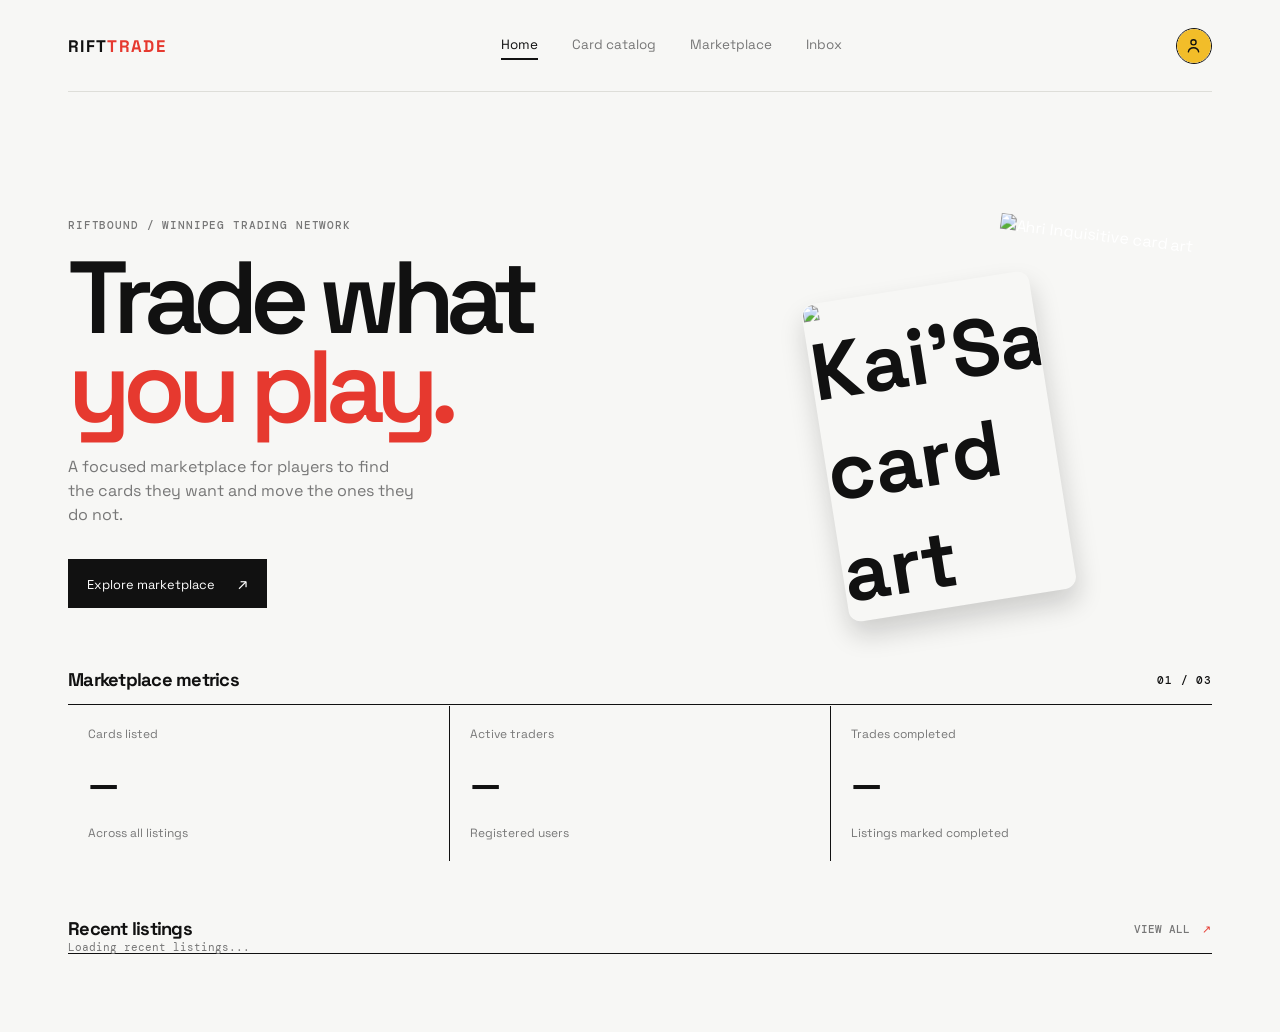
==== commit 0e7c0aa6: "icon updates" ====
--- a/index.html
+++ b/index.html
@@ -4,10 +4,20 @@
     <meta charset="UTF-8" />
     <meta name="viewport" content="width=device-width, initial-scale=1, maximum-scale=1, user-scalable=no" />
     <meta name="theme-color" content="#111111" />
-    <link rel="icon" type="image/svg+xml" href="favicon.svg" />
-    <link rel="mask-icon" href="favicon.svg" color="#111111" />
-    <link rel="apple-touch-icon" sizes="180x180" href="apple-touch-icon.png" />
+    <link rel="icon" type="image/x-icon" sizes="16x16 24x24 32x32 48x48 64x64 128x128 256x256" href="icons/favicon.ico" />
+    <link rel="icon" type="image/png" sizes="96x96" href="icons/icon-96.png" />
+    <link rel="mask-icon" href="icons/safari-pinned-tab.svg" color="#111111" />
+    <link rel="apple-touch-icon" sizes="120x120" href="icons/icon-120.png" />
+    <link rel="apple-touch-icon" sizes="152x152" href="icons/icon-152.png" />
+    <link rel="apple-touch-icon" sizes="167x167" href="icons/icon-167.png" />
+    <link rel="apple-touch-icon" sizes="180x180" href="icons/apple-touch-icon.png" />
     <link rel="manifest" href="site.webmanifest" />
+    <meta name="mobile-web-app-capable" content="yes" />
+    <meta name="apple-mobile-web-app-capable" content="yes" />
+    <meta name="apple-mobile-web-app-status-bar-style" content="default" />
+    <meta name="apple-mobile-web-app-title" content="RiftTrade" />
+    <meta name="msapplication-TileColor" content="#111111" />
+    <meta name="msapplication-TileImage" content="icons/icon-144.png" />
     <title>RiftTrade | Riftbound cards, traded simply</title>
     <link rel="preconnect" href="https://fonts.googleapis.com" />
     <link rel="preconnect" href="https://fonts.gstatic.com" crossorigin />
@@ -98,7 +108,7 @@
         </section>
 
         <section class="view" data-page="admin" hidden>
-          <div class="page-heading"><div><p class="eyebrow">CONTROL ROOM / 06</p><h1>Admin</h1></div><span class="status-tag dark-tag">Administrator</span></div>
+          <div class="page-heading"><div><p class="eyebrow">CONTROL ROOM / 06</p><h1>Admin</h1></div><span class="status-tag dark-tag" id="admin-role-label">Administrator</span></div>
           <p class="market-status" id="admin-status" aria-live="polite"></p>
           <div class="admin-layout"><section><div class="section-heading"><h2>Users</h2></div><label class="search-box admin-user-search-box"><span>⌕</span><input id="admin-user-search" type="search" placeholder="Search users" aria-label="Search users" /></label><div class="admin-users" id="admin-users"></div></section><section><div class="section-heading"><h2>Listings</h2></div><div class="admin-market-tools"><label class="search-box"><span>⌕</span><input id="admin-listing-search" type="search" placeholder="Search listings, cards, or traders" aria-label="Search admin listings" /></label><button class="filter-button" id="admin-listing-filter-button" type="button" aria-expanded="false" aria-controls="admin-listing-filter-panel">Filter <span>☷</span></button></div><div class="market-filter-panel admin-listing-filter-panel" id="admin-listing-filter-panel" hidden><div class="market-filter-status"><span>Status</span><details class="catalog-domain-filter"><summary>Status</summary><div role="group" aria-label="Filter admin listings by status"><label><input type="checkbox" data-admin-status="active" checked />Active</label><label><input type="checkbox" data-admin-status="paused" />Pending</label><label><input type="checkbox" data-admin-status="completed" />Completed</label><label><input type="checkbox" data-admin-status="cancelled" />Cancelled</label></div></details></div><label class="market-filter-type">Listing type<select id="admin-listing-type-filter"><option value="">All listings</option><option value="buy">Buying</option><option value="sale">For sale</option><option value="trade">For trade</option><option value="trade_or_sale">Trade or sale</option></select></label><label class="market-filter-min">Min price<input id="admin-listing-min-price" type="number" min="0" step="0.01" inputmode="decimal" placeholder="$0" /></label><label class="market-filter-max">Max price<input id="admin-listing-max-price" type="number" min="0" step="0.01" inputmode="decimal" placeholder="No max" /></label><button class="filter-clear" id="admin-listing-filter-clear" type="button">Clear filters</button></div><div class="admin-listings" id="admin-listings"></div><p class="empty-message" id="admin-listings-empty" hidden>No listings match those filters.</p><nav class="catalog-pagination admin-listing-pagination" id="admin-listing-pagination" aria-label="Admin listing pages" hidden><button id="admin-listing-previous" type="button">Previous</button><span id="admin-listing-page-status" aria-live="polite"></span><button id="admin-listing-next" type="button">Next</button></nav></section></div>
         </section>
@@ -262,6 +272,7 @@
           <label class="auth-field">Email<input id="admin-edit-user-email" type="email" readonly /></label>
           <label class="auth-field">Display name<input id="admin-edit-user-name" type="text" maxlength="40" required /></label>
           <label class="auth-field">Rank<select id="admin-edit-user-rank"><option value="">Automatic rank</option><option value="Iron">Iron</option><option value="Bronze">Bronze</option><option value="Silver">Silver</option><option value="Gold">Gold</option><option value="Platinum">Platinum</option><option value="Emerald">Emerald</option><option value="Diamond">Diamond</option><option value="Master">Master</option><option value="Grandmaster">Grandmaster</option><option value="Challenger">Challenger</option></select></label>
+          <label class="auth-field admin-edit-user-role-field">Privilege<select id="admin-edit-user-role"><option value="user">User</option><option value="moderator">Moderator</option><option value="admin">Admin</option></select></label>
           <button class="button button-dark auth-submit" type="submit">Save changes <span>→</span></button>
         </form>
         <p class="auth-message" id="admin-edit-user-message" role="status" aria-live="polite"></p>
--- a/styles.css
+++ b/styles.css
@@ -150,11 +150,12 @@
 .admin-market-tools .search-box { min-width: 0; }
 .admin-user-search-box { margin: 18px 0; }
 .admin-users { display: grid; grid-template-columns: repeat(3, minmax(0, 1fr)); gap: 18px; }
-.admin-row { display: grid; gap: 14px; border: 1px solid var(--line); padding: 16px; background: white; box-shadow: 4px 4px 0 var(--line); }
+.admin-row { position: relative; display: grid; gap: 14px; border: 1px solid var(--line); padding: 16px; background: white; box-shadow: 4px 4px 0 var(--line); }
 .admin-row > div:first-child { display: grid; gap: 3px; }
 .admin-user-profile-link { width: fit-content; text-align: left; }
-.admin-user-heading { display: flex; align-items: center; flex-wrap: wrap; gap: 8px; }
-.admin-user-rank { padding: 4px 8px; font-size: .58rem; }
+.admin-user-heading { display: flex; align-items: center; flex-wrap: wrap; gap: 8px; padding-right: 86px; }
+.admin-user-role { margin: 0; }
+.admin-user-rank { position: absolute; top: 16px; right: 16px; padding: 4px 8px; font-size: .58rem; }
 .admin-user-rank.profile-rank-iron { color: var(--ink); border-color: var(--ink); background: #d5d1c6; }
 .admin-user-rank.profile-rank-bronze { color: #fff; border-color: #9a6038; background: #9a6038; }
 .admin-user-rank.profile-rank-silver { color: var(--ink); border-color: #9fa4a4; background: #c5c9c9; }
